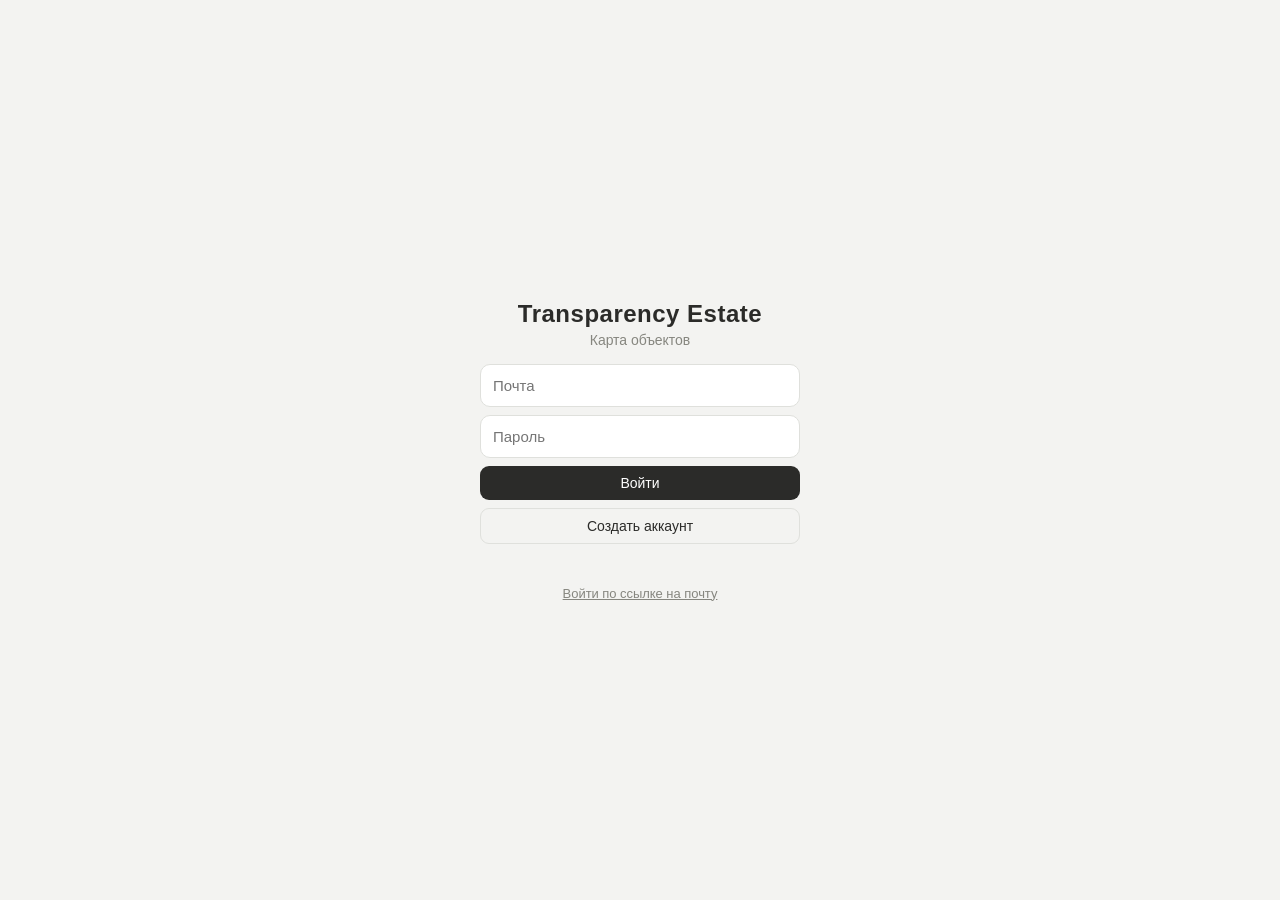
==== index.html @ e73ceab4 "Красивое превью ссылки: OG-обёртка /o?t= (per-object карточка) Edge Function og отдаёт краулерам мес" ====
<!doctype html>
<html lang="ru">
<head>
  <meta charset="utf-8">
  <meta name="viewport" content="width=device-width, initial-scale=1, maximum-scale=1">
  <title>Transparency Estate — карта объектов</title>
  <link rel="icon" href="icon.svg">
  <link rel="apple-touch-icon" href="apple-touch-icon.png">
  <link rel="manifest" href="manifest.json">
  <meta name="theme-color" content="#2b2b29">
  <meta name="mobile-web-app-capable" content="yes">
  <meta name="apple-mobile-web-app-capable" content="yes">
  <meta name="apple-mobile-web-app-status-bar-style" content="default">
  <meta name="apple-mobile-web-app-title" content="Kampika">
  <script src="https://api-maps.yandex.ru/2.1/?apikey=6bb07a4b-93d2-43ca-ae69-6e80d31c02fb&lang=ru_RU"></script>
  <script src="https://cdn.jsdelivr.net/npm/@supabase/supabase-js@2"></script>
  <script src="vibe.js" defer></script>
  <style>
    :root{ --bg:#f5f3ef; --card:#fff; --ink:#2b2b29; --muted:#8a8782; --line:#e3dfd8; --accent:#6b7257; --shadow:0 6px 24px rgba(0,0,0,.12); }
    *{ box-sizing:border-box; }
    html,body{ margin:0; height:100%; font-family:-apple-system,"Segoe UI",Roboto,sans-serif; color:var(--ink); background:var(--bg); }
    button{ font-family:inherit; cursor:pointer; }
    input,textarea,select{ font-family:inherit; font-size:15px; }
    .btn{ padding:9px 14px; background:var(--ink); color:#fff; border:0; border-radius:8px; font-size:14px; }
    .btn.ghost{ background:transparent; color:var(--ink); border:1px solid var(--line); }
    .btn.danger{ background:#b4453a; }
    .btn:disabled{ opacity:.5; cursor:default; }
    .badge{ display:inline-block; padding:2px 9px; border-radius:999px; font-size:12px; color:#fff; white-space:nowrap; }

    /* вход */
    #auth{ position:fixed; inset:0; background:var(--bg); display:flex; align-items:center; justify-content:center; z-index:50; }
    #auth .card{ width:320px; text-align:center; }
    #auth h1{ font-size:24px; font-weight:600; margin:0; letter-spacing:.5px; }
    #auth p{ color:var(--muted); font-size:14px; margin:4px 0 0; }
    #auth input{ width:100%; padding:12px; border:1px solid var(--line); border-radius:8px; margin:16px 0 8px; background:#fff; }
    #auth .btn{ width:100%; }
    #auth .msg{ font-size:13px; color:var(--accent); margin-top:12px; min-height:18px; }

    /* приложение */
    #app{ display:none; height:100%; flex-direction:column; }
    header{ height:52px; flex:0 0 auto; display:flex; align-items:center; gap:12px; padding:0 14px; background:var(--card); border-bottom:1px solid var(--line); z-index:20; }
    header .logo{ font-weight:600; letter-spacing:.5px; }
    header .spacer{ flex:1; }
    header .who{ font-size:13px; color:var(--muted); }
    header .who b{ color:var(--ink); font-weight:500; }
    .admin-tag{ font-size:11px; background:var(--accent); color:#fff; padding:1px 7px; border-radius:999px; }
    .hmenu{ background:none; border:0; font-size:20px; padding:4px 8px; display:none; }
    .bell{ position:relative; background:none; border:0; font-size:19px; padding:4px 6px; line-height:1; }
    .bell-badge{ position:absolute; top:-1px; right:-1px; background:#b4453a; color:#fff; font-size:10px; min-width:16px; height:16px; border-radius:999px; padding:0 4px; display:flex; align-items:center; justify-content:center; font-variant-numeric:tabular-nums; }
    #bellList{ position:fixed; top:50px; right:10px; width:320px; max-width:92vw; max-height:64vh; overflow:auto; background:var(--card); border:1px solid var(--line); border-radius:12px; box-shadow:var(--shadow); z-index:45; display:none; }
    #bellList.open{ display:block; }
    #bellList .bl-head{ font-size:13px; color:var(--muted); padding:12px 14px 4px; }
    /* прогресс по этапам + быстрые теги + микрофон */
    .stages-wrap{ margin:8px 0 12px; }
    .stages{ display:flex; gap:3px; }
    .stages .seg{ flex:1; height:6px; border-radius:3px; background:var(--line); }
    .stages-cap{ font-size:12px; color:var(--muted); margin-top:5px; }
    .quick-tags{ display:flex; flex-wrap:wrap; gap:6px; margin:8px 0; }
    .qtag{ font-size:12px; padding:6px 10px; border-radius:999px; border:1px dashed var(--line); background:#fff; color:var(--muted); }
    .feed-mic-row{ margin-top:8px; }
    #feedMic{ width:100%; }
    /* документы */
    .docs-list{ display:flex; flex-direction:column; gap:6px; margin:6px 0; }
    .doc-row{ display:flex; align-items:center; gap:8px; font-size:13px; padding:8px 10px; border:1px solid var(--line); border-radius:8px; }
    .doc-row .dn{ flex:1; min-width:0; overflow:hidden; text-overflow:ellipsis; white-space:nowrap; cursor:pointer; color:var(--ink); }
    .doc-row .drm{ background:none; border:0; color:#b4453a; font-size:12px; cursor:pointer; }
    .doc-row .dcv{ background:#fff; border:1px solid var(--line); color:var(--muted); font-size:11px; padding:3px 8px; border-radius:999px; cursor:pointer; white-space:nowrap; }
    .doc-row .dcv.on{ border-color:var(--accent); color:var(--accent); background:#f2f5ee; }
    .doc-up{ display:inline-block; font-size:13px; padding:8px 12px; border:1px dashed var(--line); border-radius:8px; cursor:pointer; color:var(--muted); }
    /* кандидаты адреса в форме «Новый объект» */
    .addr-opt{ display:block; width:100%; text-align:left; padding:9px 11px; margin-top:6px; border:1px solid var(--line); border-radius:8px; background:#fff; font-size:13px; cursor:pointer; }
    .addr-opt:hover{ border-color:#d8d3c8; }
    .addr-kind{ color:var(--muted); font-size:11px; margin-left:6px; }
    /* меню аккаунта в шапке */
    .acct{ position:relative; }
    #acctBtn{ font-size:18px; line-height:1; padding:5px 10px; }
    .acct-menu{ position:absolute; right:0; top:42px; background:var(--card); border:1px solid var(--line); border-radius:12px; box-shadow:var(--shadow); padding:6px; display:none; flex-direction:column; min-width:190px; z-index:46; }
    .acct-menu.open{ display:flex; }
    .acct-menu .acct-email{ font-size:12px; color:var(--muted); padding:8px 10px 10px; border-bottom:1px solid var(--line); margin-bottom:4px; word-break:break-all; }
    .acct-menu button{ text-align:left; background:none; border:0; padding:9px 10px; border-radius:8px; font-size:14px; color:var(--ink); cursor:pointer; }
    .acct-menu button:hover{ background:#f1efe9; }
    /* экран контента */
    #content{ position:absolute; top:0; right:0; bottom:0; left:300px; background:var(--bg); overflow:auto; z-index:16; display:none; padding:16px; }
    .content-grid{ display:grid; grid-template-columns:repeat(auto-fill,minmax(150px,1fr)); gap:8px; }
    .content-cell{ position:relative; }
    .content-cell img{ width:100%; aspect-ratio:1; object-fit:cover; border-radius:8px; cursor:pointer; }
    .content-cell .cc-obj{ font-size:11px; color:var(--muted); margin-top:3px; }
    .content-cell .cc-rm{ position:absolute; top:5px; right:5px; background:rgba(0,0,0,.55); color:#fff; border:0; border-radius:50%; width:24px; height:24px; cursor:pointer; }
    /* флажок в лайтбоксе */
    .lb-flag{ position:fixed; bottom:24px; left:50%; transform:translateX(-50%); background:var(--accent); color:#fff; border:0; padding:11px 18px; border-radius:999px; font-size:14px; cursor:pointer; z-index:71; }
    /* офлайн-очередь */
    #pending{ position:fixed; bottom:20px; left:20px; background:#d68a3a; color:#fff; padding:9px 14px; border-radius:999px; font-size:13px; z-index:58; box-shadow:var(--shadow); }

    .body{ flex:1; display:flex; min-height:0; position:relative; }
    /* сайдбар */
    #sidebar{ width:300px; flex:0 0 auto; background:var(--card); border-right:1px solid var(--line); display:flex; flex-direction:column; min-height:0; }
    #sidebar .top{ padding:12px; border-bottom:1px solid var(--line); }
    #search{ width:100%; padding:9px 11px; border:1px solid var(--line); border-radius:8px; }
    #sort{ width:100%; margin-top:8px; padding:8px 10px; border:1px solid var(--line); border-radius:8px; background:#fff; color:var(--muted); }
    #filters{ display:flex; flex-wrap:wrap; gap:6px; margin-top:10px; }
    /* пульт: что требует внимания */
    .pulse{ display:flex; gap:6px; margin-bottom:10px; }
    .pulse-tile{ flex:1; display:flex; flex-direction:column; align-items:center; gap:2px; padding:9px 4px; border:1px solid var(--line); border-radius:9px; background:#fff; font-family:inherit; }
    .pulse-tile b{ font-size:18px; font-variant-numeric:tabular-nums; color:var(--ink); }
    .pulse-tile span{ font-size:11px; color:var(--muted); text-align:center; line-height:1.15; }
    button.pulse-tile{ cursor:pointer; }
    .pulse-tile.alert{ border-color:#d68a3a; background:#fdf4ea; } .pulse-tile.alert b{ color:#c9781f; }
    .pulse-tile.warn{ border-color:#b4453a; background:#fbeeed; } .pulse-tile.warn b{ color:#b4453a; }
    .chip{ font-size:12px; padding:4px 10px; border-radius:999px; border:1px solid var(--line); background:#fff; color:var(--muted); }
    .chip.active{ color:#fff; border-color:transparent; }
    #list{ flex:1; overflow:auto; }
    .row{ display:flex; gap:10px; padding:11px 12px; border-bottom:1px solid var(--line); cursor:pointer; align-items:center; }
    .row:hover{ background:#faf8f4; }
    .row.sel{ background:#f0ede6; }
    .row img{ width:46px; height:46px; border-radius:8px; object-fit:cover; flex:0 0 auto; background:#eee; }
    .row .meta{ min-width:0; }
    .row .meta .nm{ font-size:14px; font-weight:500; white-space:nowrap; overflow:hidden; text-overflow:ellipsis; }
    .row .meta .sub{ font-size:12px; color:var(--muted); margin-top:3px; display:flex; align-items:center; gap:6px; }
    .addbtn{ margin:12px; }
    .empty{ padding:24px 16px; color:var(--muted); font-size:13px; text-align:center; }

    #map{ flex:1; min-width:0; }

    /* плавающие кнопки на карте */
    .mapfab{ position:absolute; right:14px; z-index:15; display:flex; flex-direction:column; gap:8px; }
    .mapfab button{ width:42px; height:42px; border-radius:50%; border:0; background:var(--card); box-shadow:var(--shadow); font-size:18px; }
    .pickbar{ position:absolute; top:12px; left:50%; transform:translateX(-50%); z-index:18; background:var(--ink); color:#fff; padding:9px 16px; border-radius:999px; font-size:14px; box-shadow:var(--shadow); display:none; align-items:center; gap:12px; }
    .pickbar button{ background:none; border:0; color:#fff; text-decoration:underline; font-size:13px; }

    /* панель объекта */
    #panel{ position:absolute; top:0; right:0; height:100%; width:380px; max-width:92vw; background:var(--card); box-shadow:var(--shadow); transform:translateX(105%); transition:transform .25s ease; z-index:25; display:flex; flex-direction:column; }
    #panel.open{ transform:none; }
    #panel .phead{ position:relative; flex:0 0 auto; }
    #panel .cover{ width:100%; height:160px; object-fit:cover; background:#ece8e0; display:block; }
    #panel .pclose{ position:absolute; top:10px; right:10px; width:34px; height:34px; border-radius:50%; border:0; background:rgba(0,0,0,.5); color:#fff; font-size:18px; }
    #panel .pbody{ flex:1; overflow:auto; padding:16px; }
    /* Т6. На мобиле панель — шторка снизу (bottom-sheet) со свайпом вниз для закрытия */
    .phandle{ display:none; }
    @media (max-width:640px){
      #panel{ top:auto; left:0; right:0; bottom:0; height:88%; width:100%; max-width:100%;
              border-radius:16px 16px 0 0; transform:translateY(105%); overflow:hidden; }
      #panel.open{ transform:none; }
      #panel .cover{ border-radius:16px 16px 0 0; }
      .phandle{ display:block; position:absolute; top:8px; left:50%; transform:translateX(-50%);
                width:36px; height:4px; border-radius:2px; background:rgba(255,255,255,.85); z-index:2; }
    }
    #panel h2{ font-size:19px; margin:0 0 4px; }
    #panel .pmeta{ font-size:13px; color:var(--muted); margin-bottom:6px; }
    #panel .paddr{ font-size:13px; color:var(--muted); margin-bottom:12px; }
    #panel .weather{ font-size:13px; color:var(--muted); margin:0 0 12px; }
    .routes{ display:flex; gap:8px; margin:12px 0; }
    .routes a{ flex:1; text-align:center; padding:9px; border-radius:8px; text-decoration:none; font-size:13px; }
    .routes a.ya{ background:var(--ink); color:#fff; }
    .routes a.gis{ background:#37a04a; color:#fff; }
    .pactions{ display:flex; flex-wrap:wrap; gap:8px; margin-bottom:14px; }
    .pactions .btn{ flex:1 1 auto; font-size:13px; padding:8px 10px; white-space:nowrap; }
    .section-title{ font-size:12px; text-transform:uppercase; letter-spacing:.5px; color:var(--muted); margin:16px 0 8px; }
    .feed-item{ border-left:2px solid var(--line); padding:0 0 14px 12px; position:relative; }
    .feed-item:before{ content:''; position:absolute; left:-5px; top:4px; width:8px; height:8px; border-radius:50%; background:var(--accent); }
    .feed-item .ftop{ display:flex; align-items:center; gap:8px; margin-bottom:4px; }
    .feed-item .fdate{ font-size:11px; color:var(--muted); }
    .feed-item .fbody{ font-size:14px; white-space:pre-wrap; }
    .feed-item .fphotos{ display:flex; flex-wrap:wrap; gap:5px; margin-top:7px; }
    .feed-item .fphotos img{ width:60px; height:60px; object-fit:cover; border-radius:6px; cursor:pointer; }
    .fvis{ font-size:12px; color:var(--muted); margin-top:6px; }
    .freact{ font-size:12px; color:var(--muted); margin-top:6px; }
    .fvis.pending{ color:#d68a3a; }
    .fvis-btn{ background:none; border:1px solid var(--line); border-radius:999px; padding:3px 10px; font-size:12px; color:var(--ink); margin-left:6px; cursor:pointer; }
    .addfeed{ border:1px solid var(--line); border-radius:10px; padding:12px; margin-top:8px; }
    .addfeed textarea{ width:100%; border:1px solid var(--line); border-radius:8px; padding:9px; resize:vertical; min-height:54px; }
    .addfeed .frow{ display:flex; gap:8px; align-items:center; margin-top:8px; }
    .addfeed select{ flex:1; padding:8px; border:1px solid var(--line); border-radius:8px; }
    .filehint{ font-size:12px; color:var(--muted); }
    /* быстрый отчёт с поля */
    .camera-btn{ display:flex; align-items:center; justify-content:center; gap:8px; width:100%; padding:15px; background:var(--accent); color:#fff; border-radius:10px; font-size:16px; font-weight:500; cursor:pointer; }
    .feed-thumbs{ display:flex; flex-wrap:wrap; gap:6px; margin-top:8px; }
    .feed-thumbs img{ width:54px; height:54px; object-fit:cover; border-radius:6px; }
    .status-chips{ display:flex; flex-wrap:wrap; gap:6px; margin:10px 0; }
    .status-chip{ font-size:13px; padding:8px 13px; border-radius:999px; border:1px solid var(--line); background:#fff; color:var(--ink); }
    .status-chip.active{ border-color:transparent; }
    .btn.big{ width:100%; padding:13px; font-size:15px; margin-top:4px; }
    /* вкладки Карта / Активность */
    .viewtabs{ display:flex; background:var(--bg); border-radius:8px; padding:3px; gap:2px; }
    .vt{ border:0; background:none; padding:6px 14px; border-radius:6px; font-size:13px; color:var(--muted); cursor:pointer; }
    .vt.active{ background:var(--card); color:var(--ink); font-weight:500; box-shadow:0 1px 2px rgba(0,0,0,.12); }
    /* экран активности */
    #activity{ position:absolute; top:0; right:0; bottom:0; left:300px; background:var(--bg); overflow:auto; z-index:16; display:none; }
    .act-head{ font-size:13px; color:var(--muted); padding:14px 16px 6px; }
    .act-item{ display:flex; gap:11px; padding:12px 16px; border-bottom:1px solid var(--line); cursor:pointer; background:var(--card); }
    .act-item:hover{ background:#faf8f4; }
    .act-item img{ width:54px; height:54px; border-radius:8px; object-fit:cover; flex:0 0 auto; background:#eee; }
    .act-item .ai-obj{ font-size:14px; font-weight:500; display:flex; align-items:center; gap:7px; flex-wrap:wrap; }
    .act-item .ai-body{ font-size:13px; margin-top:3px; }
    .act-item .ai-time{ font-size:11px; color:var(--muted); margin-top:3px; }

    /* админ-панель */
    #admin{ position:fixed; inset:52px 0 0 0; background:var(--bg); overflow:auto; z-index:38; display:none; }
    .adm-wrap{ max-width:760px; margin:0 auto; padding:22px 18px 60px; }
    .adm-top{ display:flex; align-items:center; justify-content:space-between; margin-bottom:18px; }
    .adm-top h2{ font-size:20px; margin:0; }
    .adm-sec{ font-size:12px; text-transform:uppercase; letter-spacing:.5px; color:var(--muted); margin:22px 0 10px; }
    .cards{ display:grid; grid-template-columns:1fr 1fr; gap:12px; }
    .card-co{ background:var(--card); border:1px solid var(--line); border-radius:12px; padding:14px 16px; }
    .card-co h3{ margin:0 0 8px; font-size:15px; }
    .card-co .big-num{ font-size:26px; font-weight:600; }
    .card-co .sub{ font-size:12px; color:var(--muted); margin-top:2px; }
    .card-co .mini{ display:flex; flex-wrap:wrap; gap:5px; margin-top:10px; }
    .card-co .mini .badge{ font-size:11px; }
    .card-co .od{ color:#b4453a; font-size:12px; margin-top:8px; }
    .team{ background:var(--card); border:1px solid var(--line); border-radius:12px; overflow:hidden; }
    .team-row{ display:flex; align-items:center; gap:8px; padding:11px 14px; border-bottom:1px solid var(--line); flex-wrap:wrap; }
    .team-row:last-child{ border-bottom:0; }
    .team-row .em{ flex:1; min-width:150px; font-size:14px; word-break:break-all; }
    .team-row select{ padding:6px 8px; border:1px solid var(--line); border-radius:7px; font-size:13px; background:#fff; }
    .team-row .rm{ background:none; border:0; color:#b4453a; font-size:13px; cursor:pointer; }
    .team-add{ display:flex; gap:8px; flex-wrap:wrap; padding:12px 14px; background:#faf8f4; align-items:center; }
    .team-add input{ flex:1; min-width:160px; padding:9px 10px; border:1px solid var(--line); border-radius:7px; }
    .team-add select{ padding:9px 10px; border:1px solid var(--line); border-radius:7px; background:#fff; }
    .adm-close{ width:34px; height:34px; border-radius:50%; border:1px solid var(--line); background:#fff; font-size:16px; cursor:pointer; }

    /* модалка */
    #modal{ position:fixed; inset:0; background:rgba(0,0,0,.4); display:none; align-items:center; justify-content:center; z-index:40; padding:16px; }
    #modal.open{ display:flex; }
    .mbox{ background:var(--card); border-radius:14px; width:380px; max-width:100%; max-height:90vh; overflow:auto; padding:20px; }
    .mbox h3{ margin:0 0 14px; font-size:17px; }
    .field{ margin-bottom:12px; }
    .field label{ display:block; font-size:12px; color:var(--muted); margin-bottom:5px; }
    .field input,.field select,.field textarea{ width:100%; padding:10px; border:1px solid var(--line); border-radius:8px; }
    .mbox .mactions{ display:flex; gap:8px; justify-content:flex-end; margin-top:8px; }
    .accrow{ display:flex; justify-content:space-between; align-items:center; padding:7px 0; border-bottom:1px solid var(--line); font-size:13px; }
    .accrow button{ background:none; border:0; color:#b4453a; font-size:12px; }

    /* тосты, лайтбокс */
    #toast{ position:fixed; bottom:20px; left:50%; transform:translateX(-50%); background:var(--ink); color:#fff; padding:11px 18px; border-radius:999px; font-size:14px; z-index:60; opacity:0; transition:opacity .2s; box-shadow:var(--shadow); }
    #toast.show{ opacity:1; }
    #lightbox{ position:fixed; inset:0; background:rgba(0,0,0,.85); display:none; align-items:center; justify-content:center; z-index:70; }
    #lightbox.open{ display:flex; }
    #lightbox img{ max-width:92vw; max-height:92vh; border-radius:8px; }

    @media(max-width:640px){
      .hmenu{ display:block; }
      #sidebar{ position:absolute; top:0; left:0; height:100%; z-index:30; transform:translateX(-105%); transition:transform .25s; box-shadow:var(--shadow); }
      #sidebar.open{ transform:none; }
      #activity,#content{ left:0; }
      .logo,.who{ display:none; }
    }
  </style>
  <link rel="stylesheet" href="polish.css">
</head>
<body>
  <!-- ВХОД -->
  <div id="auth">
    <div class="card">
      <h1>Transparency Estate</h1>
      <p>Карта объектов</p>
      <input id="email" type="email" placeholder="Почта" autocomplete="email">
      <input id="password" type="password" placeholder="Пароль" autocomplete="current-password">
      <button class="btn" id="login">Войти</button>
      <button class="btn ghost" id="signup" style="width:100%;margin-top:8px">Создать аккаунт</button>
      <div class="msg" id="msg"></div>
      <a id="maglink">Войти по ссылке на почту</a>
    </div>
  </div>

  <!-- ПРИЛОЖЕНИЕ -->
  <div id="app">
    <header>
      <button class="hmenu" id="hmenu">☰</button>
      <span class="logo">Transparency Estate</span>
      <div class="viewtabs">
        <button class="vt active" id="tabMap">Карта</button>
        <button class="vt" id="tabAct">Активность</button>
        <button class="vt" id="tabContent" style="display:none">Контент</button>
      </div>
      <span class="spacer"></span>
      <button class="bell" id="bell" title="Новые отчёты">🔔<span class="bell-badge" id="bellBadge" style="display:none">0</span></button>
      <div class="acct">
        <button class="btn ghost" id="acctBtn" title="Аккаунт">⋯</button>
        <div class="acct-menu" id="acctMenu">
          <div class="acct-email"><b id="whoEmail"></b> <span class="admin-tag" id="adminTag" style="display:none">админ</span></div>
          <button id="adminBtn" style="display:none">Админ-панель</button>
          <button id="pwBtn">Пароль для входа</button>
          <button id="logout">Выйти</button>
        </div>
      </div>
    </header>

    <div class="body">
      <aside id="sidebar">
        <div class="top">
          <div id="pulse" class="pulse" style="display:none"></div>
          <select id="company" style="display:none;width:100%;margin-bottom:8px;padding:9px 10px;border:1px solid var(--line);border-radius:8px;background:#fff;font-weight:500">
            <option value="">Все компании</option>
            <option value="kampika">Kampika</option>
            <option value="zelege">Zelege</option>
          </select>
          <input id="search" placeholder="Поиск объекта…">
          <select id="sort">
            <option value="updated">Сначала обновлённые</option>
            <option value="due">По сроку</option>
            <option value="name">По названию</option>
          </select>
          <div id="filters"></div>
        </div>
        <div id="list"></div>
        <button class="btn addbtn" id="addObj">+ Добавить объект</button>
      </aside>

      <div id="map"></div>
      <div class="pickbar" id="pickbar">Кликните на карте, где находится объект <button id="cancelPick">отмена</button></div>
      <div class="mapfab" style="bottom:20px">
        <button id="myloc" title="Где я">◎</button>
      </div>

      <!-- ЭКРАН АКТИВНОСТИ -->
      <div id="activity"></div>
      <!-- ЭКРАН КОНТЕНТА -->
      <div id="content"></div>

      <!-- ПАНЕЛЬ ОБЪЕКТА -->
      <div id="panel">
        <div class="phead">
          <div class="phandle" id="pHandle"></div>
          <img class="cover" id="pCover" alt="">
          <button class="pclose" id="pClose">✕</button>
        </div>
        <div class="pbody" id="pBody"></div>
      </div>
    </div>
  </div>

  <!-- АДМИН-ПАНЕЛЬ -->
  <div id="admin"></div>

  <!-- МОДАЛКА -->
  <div id="modal"><div class="mbox" id="mbox"></div></div>
  <!-- СПИСОК УВЕДОМЛЕНИЙ -->
  <div id="bellList"></div>
  <!-- ОФЛАЙН-ОЧЕРЕДЬ / ТОСТ / ЛАЙТБОКС -->
  <div id="pending" style="display:none"></div>
  <div id="toast"></div>
  <div id="lightbox"><img id="lbImg" src="" alt=""><button id="lbFlag" class="lb-flag" style="display:none">★ В контент</button></div>

  <script>
  // ───────────────────────── Конфиг ─────────────────────────
  const SUPABASE_URL = "https://pqmjulphghojlaijffty.supabase.co";
  const SUPABASE_ANON_KEY = "sb_publishable_yrj4fEkOl0uGoKT1i_NgyQ_vGrbi73Z";
  // ponytail: no-op lock — обходит зависание авторизации supabase-js на iOS/PWA (navigator.locks deadlock)
  const sb = supabase.createClient(SUPABASE_URL, SUPABASE_ANON_KEY, {
    auth: { lock: (_name, _timeout, fn) => fn() }
  });

  // Статусы и их цвета (маркеры на карте + бейджи)
  const STATUSES = [
    { label:'Проектирование',        color:'#5b7fa6' },
    { label:'Идёт планировка',       color:'#d68a3a' },
    { label:'Стройка',               color:'#b4453a' },
    { label:'Посадка крупномеров',   color:'#6b7257' },
    { label:'Благоустройство',       color:'#8a6ba6' },
    { label:'Завершён',              color:'#8a8782' },
  ];
  const statusColor = s => (STATUSES.find(x=>x.label===s)||{color:'#8a8782'}).color;

  // Компании (два направления)
  const COMPANIES = [{ id:'kampika', label:'Kampika' }, { id:'zelege', label:'Zelege' }];
  const companyLabel = id => (COMPANIES.find(c=>c.id===id)||{label:id||'—'}).label;
  // точность найденного адреса (Яндекс kind → русское)
  const kindLabel = k => ({house:'дом',street:'улица',metro:'метро',district:'район',locality:'город',province:'регион',area:'район',country:'страна',entrance:'подъезд',route:'маршрут',vegetation:'местность',hydro:'водоём',airport:'аэропорт'}[k]||'');

  // Быстрые теги для отчёта + статусы, требующие фото + распознавание речи
  const QUICK_TAGS = ['Бригада на месте','Завезли материал','Простой','Готово к проверке'];
  const REQUIRE_PHOTO = ['Завершён'];
  const SpeechRec = window.SpeechRecognition || window.webkitSpeechRecognition;

  // ───────────────────────── Состояние ─────────────────────────
  let map, clusterer, currentUser=null, isAdmin=false;
  let objects=[], placemarks={}, selectedId=null;
  let filterStatus=null, searchText='', pickMode=false, sortBy='updated';
  let myCompany=null, isSuper=false, companyFilter=null;
  const inCompany = o => !companyFilter || o.company===companyFilter;
  const canManage = o => isSuper || (isAdmin && myCompany===o.company);  // админ компании или супер

  // ───────────────────────── Утилиты ─────────────────────────
  const $ = id => document.getElementById(id);
  const esc = s => (s==null?'':String(s)).replace(/[&<>"]/g, c=>({'&':'&amp;','<':'&lt;','>':'&gt;','"':'&quot;'}[c]));

  function routeYandex(lat, lon){ return `https://yandex.ru/maps/?rtext=~${lat},${lon}&rtt=auto`; }
  function route2gis(lat, lon){ return `https://2gis.ru/directions/points/%7C${lon}%2C${lat}`; }
  function relDate(d){
    const s=(Date.now()-new Date(d).getTime())/1000;
    if(s<60) return 'только что';
    if(s<3600) return Math.floor(s/60)+' мин назад';
    if(s<86400) return Math.floor(s/3600)+' ч назад';
    if(s<604800) return Math.floor(s/86400)+' дн назад';
    return new Date(d).toLocaleDateString('ru-RU');
  }
  function dueOverdue(d){ return d && new Date(d) < new Date(new Date().toDateString()); }
  let toastT;
  function toast(m){ const t=$('toast'); t.textContent=m; t.classList.add('show'); clearTimeout(toastT); toastT=setTimeout(()=>t.classList.remove('show'),2600); }
  let lbCurrent=null;
  function openLightbox(url, objectId){
    lbCurrent = objectId!=null ? {url, objectId} : null;
    $('lbImg').src=url; $('lightbox').classList.add('open');
    $('lbFlag').style.display = (objectId!=null && currentUser) ? 'block' : 'none';
  }
  $('lightbox').onclick = e=>{ if(e.target.id==='lightbox' || e.target.id==='lbImg') $('lightbox').classList.remove('open'); };
  $('lbFlag').onclick = async e=>{
    e.stopPropagation(); if(!lbCurrent) return;
    const { error } = await sb.from('content_photos').upsert({ object_id:lbCurrent.objectId, url:lbCurrent.url, added_by:currentUser.id }, { onConflict:'url' });
    toast(error ? 'Не удалось добавить в контент — попробуй ещё раз. ('+error.message+')' : 'Готово, добавили в контент');
  };

  // самопроверки чистых функций (видны в консоли при поломке)
  console.assert(routeYandex(55.75,37.4)==='https://yandex.ru/maps/?rtext=~55.75,37.4&rtt=auto','routeYandex');
  console.assert(statusColor('Стройка')==='#b4453a','statusColor');
  console.assert(esc('<b>')==='&lt;b&gt;','esc');
  console.assert(dueOverdue('2000-01-01')===true && dueOverdue('2999-01-01')===false,'dueOverdue');

  // ───────────────────────── Хранилище фото ─────────────────────────
  async function uploadPhoto(file, folder){
    const safe = file.name.replace(/[^\w.\-]/g,'_');
    const path = `${folder}/${Date.now()}-${Math.random().toString(36).slice(2)}-${safe}`;
    const { error } = await sb.storage.from('photos').upload(path, file);
    if(error){ toast('Фото не загрузилось — попробуй ещё раз. ('+error.message+')'); return null; }
    return sb.storage.from('photos').getPublicUrl(path).data.publicUrl;
  }

  // ───────────────────────── Загрузка данных ─────────────────────────
  async function reload(){
    const { data, error } = await sb.from('objects').select('*, feed_entries(*, feed_reactions(emoji))').order('updated_at',{ascending:false});
    if(error){ toast('Не получилось загрузить данные — проверь связь и потяни обновить. ('+error.message+')'); return; }
    objects = data||[];
    renderMarkers(); renderFilters(); renderSidebar(); renderPulse(); updateBell();
    if($('activity').style.display==='block') renderActivity();
    if(selectedId!=null && objects.find(o=>o.id===selectedId)) renderPanel(selectedId);
  }

  // ───────────────────────── Карта ─────────────────────────
  // Современный SVG-пин: капля со статус-цветом, белая сердцевина, мягкая тень.
  function pinSvg(color){
    const s = "<svg xmlns='http://www.w3.org/2000/svg' width='28' height='38' viewBox='0 0 28 38'>"
      + "<defs><filter id='sh' x='-50%' y='-20%' width='200%' height='200%'>"
      + "<feDropShadow dx='0' dy='1' stdDeviation='1.3' flood-color='#000' flood-opacity='0.28'/></filter></defs>"
      + "<path filter='url(#sh)' fill='"+color+"' d='M14 1C7.4 1 2 6.3 2 12.9 2 21.5 14 36 14 36S26 21.5 26 12.9C26 6.3 20.6 1 14 1z'/>"
      + "<circle cx='14' cy='13' r='4.6' fill='#fff'/></svg>";
    return 'data:image/svg+xml;charset=utf-8,' + encodeURIComponent(s);
  }
  function renderMarkers(){
    if(!clusterer) return;
    clusterer.removeAll(); placemarks={};
    objects.filter(inCompany).forEach(o=>{
      const pm = new ymaps.Placemark([o.lat,o.lon],
        { hintContent:o.name },
        { iconLayout:'default#image', iconImageHref:pinSvg(statusColor(o.status)),
          iconImageSize:[28,38], iconImageOffset:[-14,-38] });
      pm.events.add('click', ()=> selectObject(o.id));
      placemarks[o.id]=pm;
      clusterer.add(pm);
    });
  }
  function selectObject(id){
    const o = objects.find(x=>x.id===id); if(!o) return;
    map.panTo([o.lat,o.lon],{flying:true});
    renderPanel(id);
    renderSidebar();
  }

  // ───────────────────────── Сайдбар ─────────────────────────
  function renderFilters(){
    const wrap=$('filters'); wrap.innerHTML='';
    const mk=(label,val,color)=>{
      const c=document.createElement('button');
      c.className='chip'+(filterStatus===val?' active':'');
      c.textContent=label;
      if(filterStatus===val && color) c.style.background=color;
      c.onclick=()=>{ filterStatus = filterStatus===val?null:val; renderFilters(); renderSidebar(); };
      wrap.appendChild(c);
    };
    const scope = objects.filter(inCompany);
    const counts={}; scope.forEach(o=>counts[o.status]=(counts[o.status]||0)+1);
    mk(`Все ${scope.length}`,null,null);
    STATUSES.forEach(s=>mk(`${s.label} ${counts[s.label]||0}`,s.label,s.color));
  }
  function visibleObjects(){
    const f = objects.filter(o=>{
      if(!inCompany(o)) return false;
      if(filterStatus && o.status!==filterStatus) return false;
      if(searchText && !(`${o.name} ${o.address||''}`.toLowerCase().includes(searchText))) return false;
      return true;
    });
    if(sortBy==='name') f.sort((a,b)=>(a.name||'').localeCompare(b.name||'','ru'));
    else if(sortBy==='due') f.sort((a,b)=>(a.due_date||'9999-99')<(b.due_date||'9999-99')?-1:1);
    else f.sort((a,b)=>new Date(b.updated_at)-new Date(a.updated_at));
    return f;
  }
  function renderSidebar(){
    const list=$('list'); const vis=visibleObjects();
    if(!objects.length){ list.innerHTML='<div class="empty">Пока пусто.<br>Добавь первый объект — и он появится на карте.</div>'; return; }
    if(!vis.length){ list.innerHTML='<div class="empty">Ничего не нашлось. Попробуй изменить фильтр или поиск.</div>'; return; }
    list.innerHTML = vis.map(o=>`
      <div class="row ${o.id===selectedId?'sel':''}" data-id="${o.id}">
        <img src="${o.cover_url||'icon.svg'}" alt="">
        <div class="meta">
          <div class="nm">${esc(o.name)}</div>
          <div class="sub"><span class="badge" style="background:${statusColor(o.status)}">${esc(o.status||'—')}</span> ${relDate(o.updated_at)}</div>
        </div>
      </div>`).join('');
    list.querySelectorAll('.row').forEach(r=> r.onclick=()=>{ selectObject(+r.dataset.id); if(window.innerWidth<=640) $('sidebar').classList.remove('open'); });
  }

  // ───────────────────────── Пульт (что требует внимания) ─────────────────────────
  function stageOverdue(o){
    if(o.status==='Завершён') return false;
    const sd=(o.stage_dates||{})[o.status];
    return dueOverdue(o.due_date) || (sd && new Date(sd) < new Date(new Date().toDateString()));
  }
  function pulseData(){
    const scope = objects.filter(inCompany);
    const pending=[];
    scope.forEach(o=>(o.feed_entries||[]).forEach(f=>{ if(f.client_state==='pending') pending.push({o,f}); }));
    pending.sort((a,b)=> new Date(b.f.created_at)-new Date(a.f.created_at));
    const overdue = scope.filter(stageOverdue);
    const weekAgo=Date.now()-7*86400000;
    const week = scope.reduce((n,o)=>n+(o.feed_entries||[]).filter(f=>new Date(f.created_at).getTime()>weekAgo).length,0);
    return { pending, overdue, week };
  }
  function renderPulse(){
    const box=$('pulse'); if(!box) return;
    if(!isAdmin){ box.style.display='none'; return; }
    box.style.display='flex';
    const { pending, overdue, week } = pulseData();
    box.innerHTML = `
      <button class="pulse-tile ${pending.length?'alert':''}" id="pulsePending"><b>${pending.length}</b><span>ждёт согласования</span></button>
      <button class="pulse-tile ${overdue.length?'warn':''}" id="pulseOverdue"><b>${overdue.length}</b><span>просрочено</span></button>
      <div class="pulse-tile"><b>${week}</b><span>за неделю</span></div>`;
    $('pulsePending').onclick=()=> pulseModal('Ждёт согласования',
      'Отчёты, которых клиент пока не видит. Тап — открыть объект и решить.', pending.map(x=>({o:x.o,f:x.f})));
    $('pulseOverdue').onclick=()=> pulseModal('Просрочено',
      'Этап или срок прошёл, объект не завершён.', overdue.map(o=>({o})));
  }
  function pulseModal(title, sub, rows){
    openModal(`<h3>${esc(title)}</h3>
      <p style="font-size:13px;color:var(--muted);margin-top:0">${esc(sub)}</p>
      ${rows.length? rows.map(({o,f})=>{
        const thumb=(f&&f.photos&&f.photos[0])||o.cover_url||'icon.svg';
        const line = f ? (f.body?esc(f.body):'') : `срок ${o.due_date?new Date(o.due_date).toLocaleDateString('ru-RU'):((o.stage_dates||{})[o.status]?new Date((o.stage_dates||{})[o.status]).toLocaleDateString('ru-RU'):'—')}`;
        return `<div class="act-item pulse-row" data-id="${o.id}" style="cursor:pointer;border:1px solid var(--line);border-radius:9px;margin-bottom:8px">
          <img src="${thumb}">
          <div><div class="ai-obj">${esc(o.name)} <span class="badge" style="background:${statusColor(o.status)}">${esc(o.status||'—')}</span></div>
          ${line?`<div class="ai-body">${line}</div>`:''}${f?`<div class="ai-time">${relDate(f.created_at)}</div>`:''}</div>
        </div>`;
      }).join('') : '<div class="empty" style="text-align:left;padding:8px 0">Пусто — здесь всё в порядке.</div>'}
      <div class="mactions"><button class="btn ghost" id="plClose">Закрыть</button></div>`);
    $('plClose').onclick=closeModal;
    $('mbox').querySelectorAll('.pulse-row').forEach(r=> r.onclick=()=>{ closeModal(); if(window.innerWidth<=640) $('sidebar').classList.remove('open'); selectObject(+r.dataset.id); });
  }

  // Сводка реакций клиента по записи (менеджеру — видеть вовлечённость)
  function reactSummary(f){
    const rs=f.feed_reactions||[]; if(!rs.length) return '';
    const c={}; rs.forEach(r=> c[r.emoji]=(c[r.emoji]||0)+1);
    return `<div class="freact">${Object.entries(c).map(([e,n])=>`${e} ${n}`).join('   ')} · реакции клиента</div>`;
  }
  // ───────────────────────── Этапы / PDF / голос ─────────────────────────
  function stagesBar(status){
    const idx = STATUSES.findIndex(s=>s.label===status);
    const segs = STATUSES.map((s,i)=>`<span class="seg" style="${i<=idx?`background:${s.color};`:''}"></span>`).join('');
    return `<div class="stages-wrap"><div class="stages">${segs}</div>
      <div class="stages-cap">Этап ${idx>=0?idx+1:'—'} из ${STATUSES.length}${idx>=0?` · ${esc(STATUSES[idx].label)}`:''}</div></div>`;
  }
  function printReport(o){
    const feed=(o.feed_entries||[]).slice().sort((a,b)=>new Date(b.created_at)-new Date(a.created_at));
    const w=window.open('','_blank');
    if(!w){ toast('Разреши всплывающие окна для печати'); return; }
    w.document.write(`<!doctype html><html lang="ru"><head><meta charset="utf-8"><title>${esc(o.name)} — отчёт</title>
      <style>body{font-family:-apple-system,Arial,sans-serif;color:#2b2b29;max-width:720px;margin:24px auto;padding:0 16px}
      h1{font-size:22px;margin:0 0 4px}.meta{color:#666;font-size:13px;margin-bottom:16px}
      .it{border-top:1px solid #ddd;padding:12px 0}.it .d{color:#888;font-size:12px}
      .it .s{display:inline-block;background:#6b7257;color:#fff;font-size:11px;padding:2px 8px;border-radius:10px;margin-right:6px}
      .ph{display:flex;flex-wrap:wrap;gap:6px;margin-top:6px}.ph img{width:120px;height:120px;object-fit:cover;border-radius:6px}
      @media print{.no{display:none}}</style></head><body>
      <h1>${esc(o.name)}</h1>
      <div class="meta">${esc(companyLabel(o.company))}${o.address?' · '+esc(o.address):''} · статус: ${esc(o.status||'—')}${o.due_date?' · срок '+new Date(o.due_date).toLocaleDateString('ru-RU'):''}</div>
      <button class="no" onclick="window.print()" style="margin-bottom:14px;padding:9px 14px;border:0;background:#2b2b29;color:#fff;border-radius:8px;cursor:pointer">Печать / Сохранить PDF</button>
      ${feed.length? feed.map(f=>`<div class="it"><div class="d">${f.status?`<span class="s">${esc(f.status)}</span>`:''}${new Date(f.created_at).toLocaleString('ru-RU')}</div>
        <div>${esc(f.body||'')}</div>${(f.photos||[]).length?`<div class="ph">${f.photos.map(p=>`<img src="${esc(p)}">`).join('')}</div>`:''}</div>`).join('') : '<p>Записей нет.</p>'}
      </body></html>`);
    w.document.close();
  }
  function startDictation(){
    if(!SpeechRec){ toast('Голосовой ввод не поддерживается'); return; }
    const r=new SpeechRec(); r.lang='ru-RU'; r.interimResults=false;
    const mic=$('feedMic'); mic.textContent='🎤 Слушаю…'; mic.disabled=true;
    r.onresult=e=>{ const t=$('feedText'); t.value=(t.value?t.value+' ':'')+e.results[0][0].transcript; };
    r.onerror=()=> toast('Не расслышал, повтори');
    r.onend=()=>{ mic.textContent='🎤 Надиктовать'; mic.disabled=false; };
    r.start();
  }

  // ───────────────────────── Панель объекта ─────────────────────────
  function renderPanel(id){
    const o = objects.find(x=>x.id===id); if(!o) return;
    // сохранить недописанный отчёт: reload()/flushQueue() перерисовывают панель и не должны стирать ввод
    let prevForm=null;
    if(selectedId===id && $('feedText')){
      const chip=$('feedStatusChips') && $('feedStatusChips').querySelector('.status-chip.active');
      prevForm={ text:$('feedText').value, status:chip?chip.dataset.status:null, files:[...($('feedPhotos')?$('feedPhotos').files:[])] };
    }
    selectedId=id;
    $('panel').classList.add('open');
    $('pCover').src = o.cover_url||'icon.svg';
    const feed = (o.feed_entries||[]).slice().sort((a,b)=>new Date(b.created_at)-new Date(a.created_at));
    $('pBody').innerHTML = `
      <h2>${esc(o.name)}</h2>
      <div class="pmeta"><span class="badge" style="background:${statusColor(o.status)}">${esc(o.status||'—')}</span> · обновлено ${relDate(o.updated_at)}</div>
      ${stagesBar(o.status)}
      ${isSuper?`<div class="paddr">🏢 ${esc(companyLabel(o.company))}</div>`:''}
      ${o.address?`<div class="paddr">📍 ${esc(o.address)}</div>`:''}
      <div class="weather" id="pWeather"></div>
      ${o.manager?`<div class="paddr">👤 ${esc(o.manager)}${o.phone?` · <a href="tel:${esc(o.phone)}">${esc(o.phone)}</a>`:''}</div>`:''}
      ${o.due_date?`<div class="paddr" style="${dueOverdue(o.due_date)?'color:#b4453a':''}">🗓 срок ${new Date(o.due_date).toLocaleDateString('ru-RU')}${dueOverdue(o.due_date)?' · просрочено':''}</div>`:''}
      <div class="routes">
        <a class="ya" href="${routeYandex(o.lat,o.lon)}" target="_blank">Маршрут · Яндекс</a>
        <a class="gis" href="${route2gis(o.lat,o.lon)}" target="_blank">2ГИС</a>
      </div>
      <div class="pactions">
        <button class="btn ghost" id="editObj">Редактировать</button>
        ${canManage(o)?'<button class="btn ghost" id="roadmapObj">План работ</button>':''}
        <button class="btn ghost" id="pdfObj">PDF</button>
        ${canManage(o)?'<button class="btn ghost" id="shareObj">Клиенту</button>':''}
        ${isAdmin?'<button class="btn ghost" id="accObj">Доступы</button>':''}
        ${isAdmin?'<button class="btn danger" id="delObj">Удалить</button>':''}
      </div>
      ${canManage(o)?'<div class="section-title">Документы <span style="text-transform:none;letter-spacing:0">· только админ</span></div><div id="docsSection"><div class="empty" style="text-align:left;padding:4px 0">Загрузка…</div></div>':''}
      <div class="section-title">Отчёт с объекта</div>
      <div class="addfeed">
        <label class="camera-btn">📷 Снять / выбрать фото
          <input type="file" id="feedPhotos" accept="image/*" capture="environment" multiple hidden>
        </label>
        <div class="feed-thumbs" id="feedThumbs"></div>
        <div class="status-chips" id="feedStatusChips">
          ${STATUSES.map(s=>`<button class="status-chip" data-status="${esc(s.label)}">${esc(s.label)}</button>`).join('')}
        </div>
        <div class="quick-tags" id="quickTags">${QUICK_TAGS.map(t=>`<button class="qtag" data-t="${esc(t)}">${esc(t)}</button>`).join('')}</div>
        <textarea id="feedText" placeholder="Комментарий (необязательно)…"></textarea>
        <div class="feed-mic-row"><button class="btn ghost" id="feedMic" type="button">🎤 Надиктовать</button></div>
        <button class="btn big" id="feedAdd">Добавить отчёт</button>
      </div>
      <div class="section-title">История</div>
      ${feed.length? feed.map(f=>`
        <div class="feed-item">
          <div class="ftop">
            ${f.status?`<span class="badge" style="background:${statusColor(f.status)}">${esc(f.status)}</span>`:''}
            <span class="fdate">${new Date(f.created_at).toLocaleString('ru-RU')}</span>
          </div>
          <div class="fbody">${esc(f.body)}</div>
          ${(f.photos||[]).length?`<div class="fphotos">${f.photos.map(p=>`<img src="${p}" data-full="${p}">`).join('')}</div>`:''}
          ${reactSummary(f)}
          ${canManage(o)&&f.client_state!==undefined?`<div class="fvis ${esc(f.client_state)}">${
            f.client_state==='approved'?'клиент видит':f.client_state==='hidden'?'скрыто от клиента':'ждёт согласования'
          }<button class="fvis-btn" data-fid="${f.id}" data-to="${f.client_state==='approved'?'hidden':'approved'}">${f.client_state==='approved'?'скрыть':'показать клиенту'}</button></div>`:''}
        </div>`).join('') : '<div class="empty" style="text-align:left;padding:8px 0">Здесь пока пусто — первый отчёт с объекта появится тут.</div>'}
    `;
    // обработчики
    $('feedAdd').onclick = ()=> addEntry(id);
    $('feedPhotos').onchange = ()=>{
      $('feedThumbs').innerHTML = [...$('feedPhotos').files].map(f=>`<img src="${URL.createObjectURL(f)}">`).join('');
    };
    $('feedStatusChips').querySelectorAll('.status-chip').forEach(c=> c.onclick=()=>{
      const was=c.classList.contains('active');
      $('feedStatusChips').querySelectorAll('.status-chip').forEach(x=>{ x.classList.remove('active'); x.style.background=''; x.style.color=''; });
      if(!was){ c.classList.add('active'); c.style.background=statusColor(c.dataset.status); c.style.color='#fff'; }
    });
    $('quickTags').querySelectorAll('.qtag').forEach(b=> b.onclick=()=>{ const t=$('feedText'); t.value=(t.value?t.value+', ':'')+b.dataset.t; });
    if(!SpeechRec) $('feedMic').style.display='none'; else $('feedMic').onclick=startDictation;
    $('pdfObj').onclick = ()=> printReport(o);
    if($('shareObj')) $('shareObj').onclick = ()=> shareObject(o);
    if($('docsSection')) loadDocs(id);
    $('editObj').onclick = ()=> objectForm(o);
    if($('roadmapObj')) $('roadmapObj').onclick = ()=> roadmapModal(o);
    if($('accObj')) $('accObj').onclick = ()=> accessModal(o);
    if($('delObj')) $('delObj').onclick = ()=> deleteObject(o);
    $('pBody').querySelectorAll('.fphotos img').forEach(img=> img.onclick=()=>openLightbox(img.dataset.full, id));
    // Т7. Погода — украшение, не функция: грузится молча, ошибка/офлайн ничего не ломает. Фразы STAFF.
    if(window.Vibe && o.lat && o.lon){
      Vibe.getWeather(o.lat, o.lon).then(w=>{
        const p = Vibe.weatherPhrase(w, true), el = $('pWeather');
        if(p && el && selectedId===id) el.textContent = p;
      }).catch(()=>{});
    }
    // согласование: показать/скрыть запись для клиента (только canManage)
    $('pBody').querySelectorAll('.fvis-btn').forEach(b=> b.onclick=async()=>{
      const { error } = await sb.from('feed_entries').update({ client_state:b.dataset.to }).eq('id',b.dataset.fid);
      if(error){ toast('Не получилось сохранить: '+error.message); return; }
      toast(b.dataset.to==='approved'?'Клиент увидит эту запись':'Скрыто от клиента');
      await reload();
    });
    // восстановить недописанный отчёт после перерисовки
    if(prevForm && (prevForm.text||prevForm.status||prevForm.files.length)){
      $('feedText').value=prevForm.text;
      if(prevForm.status){ const c=[...$('feedStatusChips').querySelectorAll('.status-chip')].find(x=>x.dataset.status===prevForm.status); if(c) c.click(); }
      if(prevForm.files.length){ const dt=new DataTransfer(); prevForm.files.forEach(f=>dt.items.add(f)); $('feedPhotos').files=dt.files; $('feedPhotos').onchange(); }
    }
  }
  $('pClose').onclick = ()=>{ $('panel').classList.remove('open'); selectedId=null; renderSidebar(); };
  // Т6. Свайп вниз по шапке шторки закрывает панель (только мобильный вьюпорт).
  (function sheetSwipe(){
    const panel=$('panel'), head=panel.querySelector('.phead');
    let startY=null, dy=0, h=0;
    head.addEventListener('touchstart', e=>{
      if(window.innerWidth>640) return;
      startY=e.touches[0].clientY; dy=0; h=panel.offsetHeight; panel.style.transition='none';
    }, {passive:true});
    head.addEventListener('touchmove', e=>{
      if(startY==null) return;
      dy=Math.max(0, e.touches[0].clientY-startY);   // тянем только вниз
      panel.style.transform='translateY('+dy+'px)';
    }, {passive:true});
    head.addEventListener('touchend', ()=>{
      if(startY==null) return;
      panel.style.transition=''; panel.style.transform='';
      if(dy > h*0.3){ panel.classList.remove('open'); selectedId=null; renderSidebar(); }
      startY=null;
    });
  })();

  // ───────────────────────── Лента: добавить запись ─────────────────────────
  function clearFeedForm(){ // явный сброс: renderPanel теперь сохраняет ввод, сам он не очистится
    if(!$('feedText')) return;
    $('feedText').value='';
    if($('feedPhotos')){ $('feedPhotos').value=''; $('feedThumbs').innerHTML=''; }
    $('feedStatusChips').querySelectorAll('.status-chip').forEach(x=>{ x.classList.remove('active'); x.style.background=''; x.style.color=''; });
  }
  async function addEntry(objectId){
    const body=$('feedText').value.trim();
    const chip=$('feedStatusChips').querySelector('.status-chip.active');
    const status = chip ? chip.dataset.status : '';
    const files=[...$('feedPhotos').files];
    if(!body && !files.length){ toast('Добавь фото или комментарий'); return; }
    if(status && REQUIRE_PHOTO.includes(status) && !files.length){ toast('Для статуса «'+status+'» нужно фото'); return; }
    if(!navigator.onLine){ await queueReport(objectId, body, status, files); return; }
    $('feedAdd').disabled=true; $('feedAdd').textContent='Отправка…';
    try{
      const photos=[];
      for(const f of files){ const u=await uploadPhoto(f,`feed/${objectId}`); if(u) photos.push(u); }
      const { error } = await sb.from('feed_entries').insert({ object_id:objectId, body, status:status||null, photos });
      if(error){ toast('Отчёт не отправился — попробуй ещё раз. ('+error.message+')'); $('feedAdd').disabled=false; $('feedAdd').textContent='Добавить отчёт'; return; }
      if(status) await sb.from('objects').update({ status }).eq('id',objectId);
      toast('Отчёт добавлен'); clearFeedForm(); await reload();
    }catch(e){
      await queueReport(objectId, body, status, files);
      $('feedAdd').disabled=false; $('feedAdd').textContent='Добавить отчёт';
    }
  }

  // ───────────────────────── Офлайн-очередь отчётов (IndexedDB) ─────────────────────────
  const IDB_STORE='pending';
  function idb(){ return new Promise((res,rej)=>{ const r=indexedDB.open('kampika',1);
    r.onupgradeneeded=()=>{ if(!r.result.objectStoreNames.contains(IDB_STORE)) r.result.createObjectStore(IDB_STORE,{keyPath:'id',autoIncrement:true}); };
    r.onsuccess=()=>res(r.result); r.onerror=()=>rej(r.error); }); }
  function idbTx(mode, fn){ return idb().then(db=>new Promise((res,rej)=>{ const tx=db.transaction(IDB_STORE,mode); const rq=fn(tx.objectStore(IDB_STORE)); tx.oncomplete=()=>res(rq&&rq.result); tx.onerror=()=>rej(tx.error); })); }
  const idbAdd = rec => idbTx('readwrite', st=>st.add(rec));
  const idbAll = ()  => idbTx('readonly',  st=>st.getAll());
  const idbDel = id  => idbTx('readwrite', st=>st.delete(id));

  async function updatePending(){
    const n=((await idbAll())||[]).length, el=$('pending');
    if(n>0){ el.textContent=`⏳ ${n} в очереди — дошлю при связи`; el.style.display='block'; }
    else el.style.display='none';
  }
  async function queueReport(objectId, body, status, files){
    await idbAdd({ objectId, body, status:status||null, files:[...files], created_at:new Date().toISOString() });
    await updatePending();
    toast('Нет связи — отчёт в очереди, отправлю автоматически');
    if(selectedId===objectId){ clearFeedForm(); renderPanel(objectId); }
  }
  let flushing=false;
  async function flushQueue(){
    if(flushing || !navigator.onLine) return; flushing=true; let sent=0;
    try{
      for(const it of ((await idbAll())||[])){
        try{
          const photos=[];
          for(const f of (it.files||[])){ const u=await uploadPhoto(f,`feed/${it.objectId}`); if(u) photos.push(u); }
          const { error } = await sb.from('feed_entries').insert({ object_id:it.objectId, body:it.body, status:it.status, photos });
          if(error) continue;
          if(it.status) await sb.from('objects').update({ status:it.status }).eq('id',it.objectId);
          await idbDel(it.id); sent++;
        }catch(e){ /* нет связи — оставить в очереди */ }
      }
    } finally { flushing=false; }
    await updatePending();
    if(sent){ toast(`Дослано из очереди: ${sent}`); await reload(); }
  }
  window.addEventListener('online', flushQueue);
  // вернулся в приложение → тихо обновить данные (вместо realtime)
  document.addEventListener('visibilitychange', ()=>{ if(!document.hidden && currentUser){ reload(); flushQueue(); } });

  // ───────────────────────── Объект: создать / редактировать ─────────────────────────
  function objectForm(o, prefill){ // o=null → создание (координаты из карты или геокодера)
    const editing=!!o;
    openModal(`
      <h3>${editing?'Редактировать объект':'Новый объект'}</h3>
      <div class="field"><label>Название</label><input id="fName" value="${editing?esc(o.name):''}"></div>
      <div class="field"><label>Статус</label><select id="fStatus">${STATUSES.map(s=>`<option ${editing&&o.status===s.label?'selected':''}>${s.label}</option>`).join('')}</select></div>
      ${isSuper?`<div class="field"><label>Компания</label><select id="fCompany">${COMPANIES.map(c=>`<option value="${c.id}" ${(editing?o.company===c.id:companyFilter===c.id)?'selected':''}>${c.label}</option>`).join('')}</select></div>`:''}
      <div class="field"><label>Адрес (необязательно)</label><input id="fAddr" value="${editing?esc(o.address||''):esc(prefill&&prefill.address||'')}"></div>
      <div class="field"><label>Ответственный</label><input id="fManager" value="${editing?esc(o.manager||''):''}"></div>
      <div class="field"><label>Телефон</label><input id="fPhone" type="tel" value="${editing?esc(o.phone||''):''}"></div>
      <div class="field"><label>Telegram менеджера <span style="text-transform:none;color:var(--muted);font-weight:400">— клиент увидит кнопку «написать менеджеру»</span></label><input id="fManagerTg" placeholder="@username" value="${editing?esc(o.manager_tg||''):''}"></div>
      <div class="field"><label>Плановый срок</label><input id="fDue" type="date" value="${editing?esc(o.due_date||''):''}"></div>
      <div class="field"><label>Прямой эфир <span style="text-transform:none;color:var(--muted);font-weight:400">— ссылка на трансляцию (YouTube Live / поток)</span></label><input id="fLive" placeholder="https://youtube.com/live/… или .m3u8" value="${editing?esc(o.live_url||''):''}"></div>
      <div class="field"><label>Email клиента <span style="text-transform:none;color:var(--muted);font-weight:400">— письмо при новом согласованном обновлении</span></label><input id="fClientEmail" type="email" placeholder="client@mail.ru" value="${editing?esc(o.client_email||''):''}"></div>
      <div class="field"><label>Обложка ${editing?'(заменить)':''}</label><input type="file" id="fCover" accept="image/*"></div>
      <div class="mactions">
        <button class="btn ghost" id="fCancel">Отмена</button>
        <button class="btn" id="fSave">${editing?'Сохранить':'Создать'}</button>
      </div>
    `);
    $('fCancel').onclick=closeModal;
    $('fSave').onclick=async()=>{
      const name=$('fName').value.trim(); if(!name){ toast('Впиши название объекта'); return; }
      $('fSave').disabled=true; $('fSave').textContent='…';
      let cover_url=editing?o.cover_url:null;
      const cf=$('fCover').files[0];
      if(cf){ const u=await uploadPhoto(cf,'covers'); if(u) cover_url=u; }
      const company = $('fCompany') ? $('fCompany').value : (editing ? o.company : myCompany);
      const payload={ name, status:$('fStatus').value, address:$('fAddr').value.trim()||null,
        manager:$('fManager').value.trim()||null, phone:$('fPhone').value.trim()||null,
        manager_tg:$('fManagerTg').value.trim().replace(/^@/,'')||null,
        live_url:$('fLive').value.trim()||null,
        client_email:$('fClientEmail').value.trim()||null,
        due_date:$('fDue').value||null, company, cover_url };
      let error;
      if(editing){ ({error}=await sb.from('objects').update(payload).eq('id',o.id)); }
      else { payload.lat=pendingCoords[0]; payload.lon=pendingCoords[1]; payload.created_by=currentUser.id;
             ({error}=await sb.from('objects').insert(payload)); }
      if(error){ toast('Не удалось сохранить — попробуй ещё раз. ('+error.message+')'); $('fSave').disabled=false; $('fSave').textContent='Сохранить'; return; }
      closeModal(); toast(editing?'Сохранено':'Объект создан'); await reload();
    };
  }

  async function deleteObject(o){
    if(!confirm(`Удалить объект «${o.name}»? Вся его история тоже пропадёт — это не отменить.`)) return;
    const { error } = await sb.from('objects').delete().eq('id',o.id);
    if(error){ toast('Не получилось удалить — попробуй ещё раз. ('+error.message+')'); return; }
    $('panel').classList.remove('open'); selectedId=null;
    toast('Объект удалён'); await reload();
  }

  // План работ: плановые даты по этапам (клиент увидит роадмэп в портале)
  function roadmapModal(o){
    const sd = o.stage_dates||{};
    openModal(`<h3>План работ · ${esc(o.name)}</h3>
      <p style="font-size:13px;color:var(--muted);margin-top:0">Плановые даты по этапам — клиент увидит их в дорожной карте. Пустые не показываются.</p>
      ${STATUSES.map(s=>`<div class="field"><label>${esc(s.label)}</label>
        <input type="date" data-stage="${esc(s.label)}" value="${esc(sd[s.label]||'')}"></div>`).join('')}
      <div class="mactions"><button class="btn ghost" id="rmCancel">Отмена</button><button class="btn" id="rmSave">Сохранить</button></div>`);
    $('rmCancel').onclick=closeModal;
    $('rmSave').onclick=async()=>{
      const dates={};
      $('mbox').querySelectorAll('input[data-stage]').forEach(i=>{ if(i.value) dates[i.dataset.stage]=i.value; });
      const { error } = await sb.from('objects').update({ stage_dates:dates }).eq('id',o.id);
      if(error){ toast('Не удалось сохранить — попробуй ещё раз. ('+error.message+')'); return; }
      o.stage_dates=dates; closeModal(); toast('План работ сохранён'); reload();
    };
  }

  // добавление объекта: по адресу (геокодер Яндекса) или точкой на карте
  let pendingCoords=null;
  $('addObj').onclick = addObjectModal;
  function addObjectModal(){
    if(window.innerWidth<=640) $('sidebar').classList.remove('open');
    openModal(`
      <h3>Новый объект</h3>
      <div class="field" style="margin-bottom:6px"><label>По адресу</label>
        <input id="addrInput" placeholder="Город, улица, дом" autocomplete="off"></div>
      <button class="btn" id="addrFind" style="width:100%">Найти</button>
      <div id="addrResults"></div>
      <div style="text-align:center;color:var(--muted);font-size:13px;margin:14px 0">— или —</div>
      <button class="btn ghost" id="pickMap" style="width:100%">Выбрать точку на карте</button>
      <div class="mactions"><button class="btn ghost" id="addCancel">Отмена</button></div>
    `);
    $('addCancel').onclick=closeModal;
    $('addrInput').onkeydown=e=>{ if(e.key==='Enter') $('addrFind').click(); };
    $('pickMap').onclick=()=>{ closeModal(); startPick(); };
    $('addrFind').onclick=geocodeAddress;
  }
  // Показываем несколько кандидатов с пометкой точности (дом/улица/город) — пользователь выбирает нужный.
  async function geocodeAddress(){
    const addr=$('addrInput').value.trim(); if(!addr){ toast('Впиши адрес'); return; }
    $('addrFind').disabled=true; $('addrFind').textContent='Ищу…';
    const box=$('addrResults');
    try{
      const res=await ymaps.geocode(addr,{results:5});
      const n=res.geoObjects.getLength();
      if(!n){ box.innerHTML='<div class="empty" style="text-align:left;padding:8px 0">Ничего не найдено. Уточни адрес или поставь точку на карте.</div>'; }
      else{
        let html='<div class="section-title" style="margin:12px 0 4px">Выбери точный адрес</div>';
        for(let i=0;i<n;i++){
          const g=res.geoObjects.get(i), c=g.geometry.getCoordinates();
          const kind=g.properties.get('metaDataProperty.GeocoderMetaData.kind');
          html+=`<button class="addr-opt" data-lat="${c[0]}" data-lon="${c[1]}" data-line="${esc(g.getAddressLine())}">${esc(g.getAddressLine())}<span class="addr-kind">${kindLabel(kind)}</span></button>`;
        }
        box.innerHTML=html;
        box.querySelectorAll('.addr-opt').forEach(b=> b.onclick=()=>{
          pendingCoords=[+b.dataset.lat,+b.dataset.lon];
          if(map){ map.panTo(pendingCoords,{flying:true}); map.setZoom(17); }
          closeModal(); objectForm(null,{address:b.dataset.line});
        });
      }
    }catch(e){ box.innerHTML='<div class="empty" style="text-align:left;padding:8px 0">Не получилось найти адрес — проверь связь или поставь точку на карте вручную.</div>'; }
    $('addrFind').disabled=false; $('addrFind').textContent='Найти';
  }
  $('cancelPick').onclick = ()=> stopPick();
  function startPick(){ pickMode=true; $('pickbar').style.display='flex'; }
  function stopPick(){ pickMode=false; $('pickbar').style.display='none'; }

  // ───────────────────────── Доступы (только админ) ─────────────────────────
  async function accessModal(o){
    openModal(`<h3>Доступ · ${esc(o.name)}</h3>
      <div class="field"><label>Выдать доступ по почте</label>
        <input id="accEmail" type="email" placeholder="почта сотрудника"></div>
      <div class="mactions" style="justify-content:flex-start;margin-top:0">
        <button class="btn" id="accGrant">Выдать</button></div>
      <div class="section-title">Есть доступ</div>
      <div id="accList" class="empty">Загрузка…</div>
      <div class="mactions"><button class="btn ghost" id="accClose">Закрыть</button></div>`);
    $('accClose').onclick=closeModal;
    $('accGrant').onclick=async()=>{
      const email=$('accEmail').value.trim().toLowerCase(); if(!email) return;
      const { data:prof } = await sb.from('profiles').select('id').eq('email',email).maybeSingle();
      if(!prof){ toast('Не найден — сотрудник должен войти хотя бы раз'); return; }
      const { error } = await sb.from('object_access').insert({ object_id:o.id, user_id:prof.id, role:'viewer' });
      if(error){ toast('Не получилось выдать доступ — попробуй ещё раз. ('+error.message+')'); return; }
      toast('Доступ выдан'); $('accEmail').value=''; loadAcc(o.id);
    };
    loadAcc(o.id);
  }
  async function loadAcc(objId){
    const { data } = await sb.from('object_access').select('user_id, role, profiles(email)').eq('object_id',objId);
    const box=$('accList'); if(!data||!data.length){ box.className='empty'; box.textContent='Пока доступ ни у кого. Добавь сотрудника по почте выше.'; return; }
    box.className=''; box.innerHTML=data.map(a=>`
      <div class="accrow"><span>${esc(a.profiles?.email||a.user_id)} ${a.role==='owner'?'· владелец':''}</span>
      ${a.role!=='owner'?`<button data-u="${a.user_id}">убрать</button>`:''}</div>`).join('');
    box.querySelectorAll('button[data-u]').forEach(b=> b.onclick=async()=>{
      await sb.from('object_access').delete().eq('object_id',objId).eq('user_id',b.dataset.u);
      toast('Доступ убран'); loadAcc(objId);
    });
  }

  // ───────────────────────── Модалка ─────────────────────────
  function openModal(html){ $('mbox').innerHTML=html; $('modal').classList.add('open'); }
  function closeModal(){ $('modal').classList.remove('open'); }
  $('modal').onclick = e=>{ if(e.target.id==='modal') closeModal(); };

  // ───────────────────────── Документы (только админ компании / супер) ─────────────────────────
  async function loadDocs(objectId){
    const box=$('docsSection'); if(!box) return;
    const { data, error } = await sb.from('object_documents').select('*').eq('object_id',objectId).order('created_at',{ascending:false});
    if(error){ box.innerHTML=`<div class="empty" style="text-align:left">Не получилось загрузить документы — потяни обновить. (${esc(error.message)})</div>`; return; }
    box.innerHTML = `<div class="docs-list">${(data||[]).map(d=>`
      <div class="doc-row"><span class="dn" data-path="${esc(d.path)}">📄 ${esc(d.name)}</span>
      <button class="dcv ${d.client_visible?'on':''}" data-id="${d.id}" data-v="${d.client_visible?1:0}" title="Показывать клиенту в портале">${d.client_visible?'клиенту ✓':'клиенту'}</button>
      <button class="drm" data-id="${d.id}">убрать</button></div>`).join('')}</div>
      <label class="doc-up">+ Загрузить документ<input type="file" id="docFile" hidden></label>`;
    box.querySelectorAll('.dn').forEach(el=> el.onclick=()=> openDoc(el.dataset.path));
    box.querySelectorAll('.dcv').forEach(b=> b.onclick=()=> toggleDocClient(b.dataset.id, b.dataset.v==='1', objectId));
    box.querySelectorAll('.drm').forEach(b=> b.onclick=()=> deleteDoc(b.dataset.id, objectId));
    $('docFile').onchange = ()=> uploadDoc($('docFile').files[0], objectId);
  }
  async function toggleDocClient(id, cur, objectId){
    const { error } = await sb.from('object_documents').update({ client_visible: !cur }).eq('id', id);
    if(error){ toast('Не удалось изменить — попробуй ещё раз. ('+error.message+')'); return; }
    toast(!cur?'Документ виден клиенту':'Скрыт от клиента'); loadDocs(objectId);
  }
  async function uploadDoc(file, objectId){
    if(!file) return; toast('Загрузка…');
    const safe=file.name.replace(/[^\w.\-]/g,'_'); const path=`obj${objectId}/${Date.now()}-${safe}`;
    const { error } = await sb.storage.from('docs').upload(path, file);
    if(error){ toast('Файл не загрузился — попробуй ещё раз. ('+error.message+')'); return; }
    const { error:e2 } = await sb.from('object_documents').insert({ object_id:objectId, name:file.name, path, uploaded_by:currentUser.id });
    if(e2){ toast('Не удалось сохранить документ — попробуй ещё раз. ('+e2.message+')'); return; }
    toast('Документ добавлен'); loadDocs(objectId);
  }
  async function openDoc(path){
    const { data, error } = await sb.storage.from('docs').createSignedUrl(path, 3600);
    if(error){ toast('Не получилось открыть файл — попробуй ещё раз. ('+error.message+')'); return; }
    window.open(data.signedUrl, '_blank');
  }
  async function deleteDoc(id, objectId){
    if(!confirm('Убрать этот документ?')) return;
    await sb.from('object_documents').delete().eq('id',id);
    toast('Убрано'); loadDocs(objectId);
  }

  // ───────────────────────── Клиентская ссылка ─────────────────────────
  async function shareObject(o){
    let token = o.share_token;
    if(!token){
      token = (crypto.randomUUID? crypto.randomUUID() : Math.random().toString(36).slice(2)+Date.now().toString(36)).replace(/-/g,'');
      const { error } = await sb.from('objects').update({ share_token:token }).eq('id',o.id);
      if(error){ toast('Ошибка: '+error.message); return; }
      o.share_token = token;
    }
    const url = location.origin + '/o?t=' + token;  // обёртка с OG-превью → редирект на портал
    openModal(`<h3>Ссылка для клиента</h3>
      <p style="font-size:13px;color:var(--muted);margin-top:0">Открывается без логина — только этот объект, только просмотр.</p>
      <div class="field"><input id="shareUrl" value="${esc(url)}" readonly></div>
      <div class="mactions">
        <button class="btn danger" id="shareRevoke">Отозвать</button>
        <button class="btn ghost" id="shareClose">Закрыть</button>
        <button class="btn" id="shareCopy">Копировать</button>
      </div>`);
    $('shareClose').onclick=closeModal;
    $('shareCopy').onclick=()=>{ navigator.clipboard?.writeText(url); $('shareUrl').select(); toast('Скопировано'); };
    $('shareRevoke').onclick=async()=>{
      await sb.from('objects').update({ share_token:null }).eq('id',o.id);
      o.share_token=null; toast('Ссылка отозвана'); closeModal();
    };
  }

  // ───────────────────────── Экран контента (банк кадров) ─────────────────────────
  async function renderContent(){
    const box=$('content');
    const { data, error } = await sb.from('content_photos').select('*, objects(name, company)').order('created_at',{ascending:false});
    if(error){ box.innerHTML=`<div class="empty">Не получилось загрузить банк контента — потяни обновить. (${esc(error.message)})</div>`; return; }
    const items=(data||[]).filter(c=> !companyFilter || c.objects?.company===companyFilter);
    if(!items.length){ box.innerHTML='<div class="empty">Банк контента пуст. Отмечай удачные кадры «★ В контент» в лайтбоксе.</div>'; return; }
    box.innerHTML = `<div class="act-head">Банк кадров для соцсетей — ${items.length}</div>
      <div class="content-grid">${items.map(c=>`
        <div class="content-cell">
          <button class="cc-rm" data-id="${c.id}">✕</button>
          <img src="${esc(c.url)}" data-full="${esc(c.url)}">
          <div class="cc-obj">${esc(c.objects?.name||'')}</div>
        </div>`).join('')}</div>`;
    box.querySelectorAll('.content-cell img').forEach(img=> img.onclick=()=> openLightbox(img.dataset.full));
    box.querySelectorAll('.cc-rm').forEach(b=> b.onclick=async()=>{ await sb.from('content_photos').delete().eq('id',b.dataset.id); toast('Убрано из контента'); renderContent(); });
  }

  // ───────────────────────── Экран активности ─────────────────────────
  function renderActivity(){
    const items=[];
    objects.filter(inCompany).forEach(o=>(o.feed_entries||[]).forEach(f=> items.push({o,f})));
    items.sort((a,b)=> new Date(b.f.created_at)-new Date(a.f.created_at));
    const box=$('activity');
    if(!items.length){ box.innerHTML='<div class="empty">Пока ни одного отчёта. Как появятся — увидишь здесь.</div>'; return; }
    box.innerHTML = '<div class="act-head">Что обновилось — свежее сверху</div>' + items.map(({o,f})=>{
      const thumb=(f.photos&&f.photos[0])||o.cover_url||'icon.svg';
      return `<div class="act-item" data-id="${o.id}">
        <img src="${thumb}">
        <div>
          <div class="ai-obj">${esc(o.name)} ${f.status?`<span class="badge" style="background:${statusColor(f.status)}">${esc(f.status)}</span>`:''}</div>
          ${f.body?`<div class="ai-body">${esc(f.body)}</div>`:''}
          <div class="ai-time">${relDate(f.created_at)}</div>
        </div>
      </div>`;
    }).join('');
    box.querySelectorAll('.act-item').forEach(el=> el.onclick=()=>{ setView('map'); selectObject(+el.dataset.id); });
  }
  function setView(v){
    $('activity').style.display = v==='activity'?'block':'none';
    $('content').style.display = v==='content'?'block':'none';
    $('tabMap').classList.toggle('active', v==='map');
    $('tabAct').classList.toggle('active', v==='activity');
    $('tabContent').classList.toggle('active', v==='content');
    if(v==='activity') renderActivity();
    else if(v==='content') renderContent();
    else if(map && map.container) map.container.fitToViewport();
  }
  $('tabMap').onclick = ()=> setView('map');
  $('tabAct').onclick = ()=> setView('activity');
  $('tabContent').onclick = ()=> setView('content');

  // ───────────────────────── Админ-панель (только супер-админ) ─────────────────────────
  function openAdmin(){ $('admin').style.display='block'; renderAdmin(); }
  function closeAdmin(){ $('admin').style.display='none'; }
  $('adminBtn').onclick = openAdmin;

  function adminSummary(){
    const cards = COMPANIES.map(c=>{
      const objs = objects.filter(o=>o.company===c.id);
      const byStatus = STATUSES.map(s=>({s,n:objs.filter(o=>o.status===s.label).length})).filter(x=>x.n);
      const overdue = objs.filter(o=>dueOverdue(o.due_date) && o.status!=='Завершён').length;
      return `<div class="card-co">
        <h3>${c.label}</h3>
        <div class="big-num">${objs.length}</div><div class="sub">объектов</div>
        <div class="mini">${byStatus.map(x=>`<span class="badge" style="background:${x.s.color}">${esc(x.s.label)} ${x.n}</span>`).join('')||'<span class="sub">нет объектов</span>'}</div>
        ${overdue?`<div class="od">⚠ просрочено: ${overdue}</div>`:''}
      </div>`;
    }).join('');
    const weekAgo = Date.now()-7*86400000;
    const reports7 = objects.reduce((n,o)=>n+(o.feed_entries||[]).filter(f=>new Date(f.created_at).getTime()>weekAgo).length,0);
    return `<div class="cards">${cards}</div>
      <div class="adm-sec">За неделю</div>
      <div class="card-co"><div class="big-num">${reports7}</div><div class="sub">отчётов с объектов за 7 дней</div></div>`;
  }

  function renderAdmin(){
    $('admin').innerHTML = `<div class="adm-wrap">
      <div class="adm-top"><h2>Админ-панель</h2><button class="adm-close" id="admClose">✕</button></div>
      <div class="adm-sec">Сводка</div>
      ${adminSummary()}
      <div class="adm-sec">Компании · контакт поддержки для клиентов</div>
      <div id="companiesBox" class="team"><div class="team-row">Загрузка…</div></div>
      <div class="adm-sec">Команда</div>
      <div id="teamBox" class="team"><div class="team-row">Загрузка…</div></div>
    </div>`;
    $('admClose').onclick = closeAdmin;
    loadCompanies(); loadTeam();
  }

  // Раздел «Компании»: правка контакта поддержки. RLS: супер — все, админ компании — свою.
  async function loadCompanies(){
    const { data, error } = await sb.from('companies').select('*').order('slug');
    const box=$('companiesBox'); if(!box) return;
    if(error){ box.innerHTML=`<div class="team-row">Не загрузились компании — потяни обновить. (${esc(error.message)})</div>`; return; }
    box.innerHTML = (data||[]).map(c=>`
      <div class="team-row" data-slug="${esc(c.slug)}" style="align-items:stretch;flex-direction:column;gap:7px">
        <b>${esc(c.name)}</b>
        <div style="display:flex;gap:8px;flex-wrap:wrap">
          <input class="c-tg" placeholder="@поддержка в Telegram" value="${esc(c.support_tg||'')}" style="flex:1;min-width:150px;padding:8px 10px;border:1px solid var(--line);border-radius:7px">
          <input class="c-url" placeholder="ссылка на форму/сайт (необяз.)" value="${esc(c.support_url||'')}" style="flex:1;min-width:150px;padding:8px 10px;border:1px solid var(--line);border-radius:7px">
          <button class="btn c-save">Сохранить</button>
        </div>
      </div>`).join('') || '<div class="team-row">Компаний нет.</div>';
    box.querySelectorAll('.team-row[data-slug]').forEach(row=>{
      row.querySelector('.c-save').onclick=()=> saveCompany(row.dataset.slug,
        row.querySelector('.c-tg').value.trim().replace(/^@/,''), row.querySelector('.c-url').value.trim());
    });
  }
  async function saveCompany(slug, tg, url){
    const { error } = await sb.from('companies').update({ support_tg:tg||null, support_url:url||null }).eq('slug',slug);
    if(error){ toast('Не удалось сохранить — попробуй ещё раз. ('+error.message+')'); return; }
    toast('Контакты компании сохранены');
  }

  async function loadTeam(){
    const { data, error } = await sb.from('allowed_emails').select('*').order('added_at');
    const box=$('teamBox');
    if(error){ box.innerHTML=`<div class="team-row">Ошибка: ${esc(error.message)}</div>`; return; }
    const rows=(data||[]).map(p=>{
      const self = p.email===currentUser.email;
      const comp = p.company||'';
      return `<div class="team-row" data-email="${esc(p.email)}">
        <span class="em">${esc(p.email)}${p.note?` · <span style="color:var(--muted)">${esc(p.note)}</span>`:''}</span>
        <select class="t-comp" ${self?'disabled':''}>
          <option value="kampika" ${comp==='kampika'?'selected':''}>Kampika</option>
          <option value="zelege" ${comp==='zelege'?'selected':''}>Zelege</option>
          <option value="" ${comp===''?'selected':''}>Обе</option>
        </select>
        <select class="t-role" ${self?'disabled':''}>
          <option value="staff" ${!p.is_admin?'selected':''}>Сотрудник</option>
          <option value="admin" ${p.is_admin?'selected':''}>Админ</option>
        </select>
        ${self?'<span class="sub" style="color:var(--muted);font-size:12px">это вы</span>':'<button class="rm">убрать</button>'}
      </div>`;
    }).join('');
    box.innerHTML = rows + `<div class="team-add">
      <input id="newEmail" type="email" placeholder="почта нового сотрудника" autocomplete="off">
      <select id="newComp"><option value="kampika">Kampika</option><option value="zelege">Zelege</option><option value="">Обе</option></select>
      <select id="newRole"><option value="staff">Сотрудник</option><option value="admin">Админ</option></select>
      <button class="btn" id="addPersonBtn">Добавить</button>
    </div>`;
    box.querySelectorAll('.team-row').forEach(row=>{
      const email=row.dataset.email;
      const comp=row.querySelector('.t-comp'), role=row.querySelector('.t-role'), rm=row.querySelector('.rm');
      if(comp) comp.onchange=()=> savePerson(email, comp.value, role.value==='admin');
      if(role) role.onchange=()=> savePerson(email, comp.value, role.value==='admin');
      if(rm) rm.onclick=()=> removePerson(email);
    });
    $('addPersonBtn').onclick=()=>{
      const email=$('newEmail').value.trim().toLowerCase();
      if(!email){ toast('Введите почту'); return; }
      savePerson(email, $('newComp').value, $('newRole').value==='admin', true);
    };
  }

  async function savePerson(email, comp, adminFlag, isNew){
    if(comp==='') adminFlag=true;            // обе компании = супер-админ
    const company = comp||null;
    const { error } = await sb.from('allowed_emails').upsert({ email, company, is_admin:adminFlag }, { onConflict:'email' });
    if(error){ toast('Не удалось сохранить — попробуй ещё раз. ('+error.message+')'); return; }
    await sb.from('profiles').update({ company, is_admin:adminFlag }).eq('email', email); // применить, если уже заходил
    toast(isNew?'Добавлен':'Сохранено');
    loadTeam();
  }

  async function removePerson(email){
    if(email===currentUser.email){ toast('Нельзя убрать себя'); return; }
    if(!confirm('Убрать '+email+' из доступа? Он перестанет видеть объекты.')) return;
    const { data:prof } = await sb.from('profiles').select('id').eq('email',email).maybeSingle();
    if(prof){
      await sb.from('object_access').delete().eq('user_id', prof.id);
      await sb.from('profiles').update({ is_admin:false, company:null }).eq('id', prof.id);
    }
    await sb.from('allowed_emails').delete().eq('email', email);
    toast('Убран'); loadTeam();
  }

  // ───────────────────────── Поиск / меню ─────────────────────────
  $('search').oninput = e=>{ searchText=e.target.value.trim().toLowerCase(); renderSidebar(); };
  $('sort').onchange = e=>{ sortBy=e.target.value; renderSidebar(); };
  $('company').onchange = e=>{
    companyFilter = e.target.value||null;
    renderFilters(); renderMarkers(); renderSidebar();
    if($('activity').style.display==='block') renderActivity();
    if($('content').style.display==='block') renderContent();
  };
  $('hmenu').onclick = ()=> $('sidebar').classList.toggle('open');

  // меню аккаунта (⋯) — открыть/закрыть + закрытие по клику вне и по выбору пункта
  $('acctBtn').onclick = e=>{ e.stopPropagation(); $('acctMenu').classList.toggle('open'); };
  document.addEventListener('click', e=>{ if(!e.target.closest('.acct')) $('acctMenu').classList.remove('open'); });
  ['adminBtn','pwBtn','logout'].forEach(id=> $(id).addEventListener('click', ()=> $('acctMenu').classList.remove('open')));

  // ───────────────────────── Уведомления (новые отчёты с прошлого визита) ─────────────────────────
  let lastSeen=null;
  const seenKey = ()=> 'kampika_seen_'+(currentUser?currentUser.email:'');
  function newReports(){
    const since = lastSeen ? new Date(lastSeen).getTime() : Date.now();
    const items=[];
    objects.forEach(o=>(o.feed_entries||[]).forEach(f=>{ if(new Date(f.created_at).getTime()>since) items.push({o,f}); }));
    items.sort((a,b)=> new Date(b.f.created_at)-new Date(a.f.created_at));
    return items;
  }
  function updateBell(){
    const n=newReports().length, b=$('bellBadge');
    if(n>0){ b.textContent=n>9?'9+':n; b.style.display='flex'; } else b.style.display='none';
  }
  function openBell(){
    const list=$('bellList'), items=newReports();
    list.innerHTML = '<div class="bl-head">Новые отчёты</div>' + (items.length ? items.map(({o,f})=>{
      const thumb=(f.photos&&f.photos[0])||o.cover_url||'icon.svg';
      return `<div class="act-item" data-id="${o.id}"><img src="${thumb}"><div>
        <div class="ai-obj">${esc(o.name)} ${f.status?`<span class="badge" style="background:${statusColor(f.status)}">${esc(f.status)}</span>`:''}</div>
        ${f.body?`<div class="ai-body">${esc(f.body)}</div>`:''}
        <div class="ai-time">${relDate(f.created_at)}</div></div></div>`;
    }).join('') : '<div class="empty">Новых отчётов пока нет — как появятся, увидишь здесь.</div>');
    list.querySelectorAll('.act-item').forEach(el=> el.onclick=()=>{ list.classList.remove('open'); setView('map'); selectObject(+el.dataset.id); });
    list.classList.add('open');
    lastSeen=new Date().toISOString(); localStorage.setItem(seenKey(), lastSeen); updateBell();
  }
  $('bell').onclick = ()=>{ const l=$('bellList'); l.classList.contains('open') ? l.classList.remove('open') : openBell(); };
  document.addEventListener('click', e=>{ if(!e.target.closest('#bell') && !e.target.closest('#bellList')) $('bellList').classList.remove('open'); });

  $('myloc').onclick = ()=>{
    if(!navigator.geolocation){ toast('Геолокация недоступна'); return; }
    navigator.geolocation.getCurrentPosition(
      p=> map.panTo([p.coords.latitude,p.coords.longitude],{flying:true}),
      ()=> toast('Не удалось определить местоположение'));
  };

  // ───────────────────────── Инициализация карты + входа ─────────────────────────
  async function boot(){
    $('auth').style.display='none'; $('app').style.display='flex';
    // сессия уже локально (после signIn) — не гоняем getUser() по сети к далёкому Supabase
    const { data:{ session } } = await sb.auth.getSession();
    const user = session && session.user;
    if(!user){ location.reload(); return; }
    currentUser=user; $('whoEmail').textContent=user.email;
    lastSeen = localStorage.getItem(seenKey());
    if(!lastSeen){ lastSeen=new Date().toISOString(); localStorage.setItem(seenKey(), lastSeen); }
    // профиль и готовность карты — параллельно (оба ждут сеть, незачем по очереди)
    const ymapsReady = new Promise(r=> ymaps.ready(r));
    const { data:prof } = await sb.from('profiles').select('*').eq('id',user.id).maybeSingle();
    isAdmin = !!(prof && prof.is_admin);
    myCompany = prof ? prof.company : null;
    isSuper = isAdmin && !myCompany;
    $('adminTag').style.display = isAdmin?'inline-block':'none';
    if(isSuper){ $('company').style.display='block'; $('adminBtn').style.display='inline-block'; }
    if(isAdmin) $('tabContent').style.display='';
    renderFilters();
    await ymapsReady;
    map = new ymaps.Map('map',{ center:[55.749,37.343], zoom:11, controls:['zoomControl'] });
    clusterer = new ymaps.Clusterer({ groupByCoordinates:false, clusterDisableClickZoom:false });
    map.geoObjects.add(clusterer);
    map.events.add('click', e=>{
      if(!pickMode) return;
      pendingCoords = e.get('coords');
      stopPick();
      objectForm(null);
    });
    await reload();
    if(objects.length){ map.setBounds(clusterer.getBounds()||map.getBounds(),{checkZoomRange:true,zoomMargin:50}); }
    // диплинк из уведомления менеджеру: ?obj=ID → сразу открыть объект
    const qObj = new URLSearchParams(location.search).get('obj');
    if(qObj && objects.find(o=>o.id===+qObj)) selectObject(+qObj);
    await updatePending(); flushQueue();
  }

  $('login').onclick = async ()=>{
    const email=$('email').value.trim(), password=$('password').value;
    if(!email||!password){ $('msg').textContent='Впиши почту и пароль'; return; }
    $('msg').textContent='Вход…'; $('login').disabled=true;
    try{
      // гонка с таймаутом — чтобы «Вход…» не висел вечно, если сеть/лок подвисли
      const race = await Promise.race([
        sb.auth.signInWithPassword({ email, password }),
        new Promise((_,rej)=> setTimeout(()=>rej(new Error('timeout')), 20000))
      ]);
      if(race.error) $('msg').textContent = /Invalid login/i.test(race.error.message)?'Неверная почта или пароль':'Ошибка: '+race.error.message;
      // успех → onAuthStateChange вызовет boot
    }catch(e){
      $('msg').textContent = e.message==='timeout' ? 'Долго нет ответа — проверь связь и попробуй ещё' : 'Сеть недоступна, попробуй ещё раз';
    }
    $('login').disabled=false;
  };
  $('signup').onclick = async ()=>{
    const email=$('email').value.trim(), password=$('password').value;
    if(!email||password.length<6){ $('msg').textContent='Почта и пароль (от 6 символов)'; return; }
    $('msg').textContent='Создаём аккаунт…';
    const { data, error } = await sb.auth.signUp({ email, password });
    if(error){ $('msg').textContent = /already registered/i.test(error.message)?'Аккаунт уже есть — нажмите «Войти»':'Ошибка: '+error.message; return; }
    if(!data.session) $('msg').textContent='Аккаунт создан. Подтвердите почту по ссылке, затем войдите.';
    // если подтверждение почты выключено → session есть → onAuthStateChange → boot
  };
  $('maglink').onclick = async ()=>{
    const email=$('email').value.trim(); if(!email){ $('msg').textContent='Введите почту'; return; }
    const { error } = await sb.auth.signInWithOtp({ email, options:{ emailRedirectTo: location.href } });
    $('msg').textContent = error ? 'Ошибка: '+error.message : 'Ссылка отправлена на почту.';
  };
  $('password').onkeydown = e=>{ if(e.key==='Enter') $('login').click(); };
  $('email').onkeydown = e=>{ if(e.key==='Enter') $('password').focus(); };

  // Задать/сменить пароль (для уже вошедших — Иван ставит пароль один раз)
  function setPasswordModal(){
    openModal(`<h3>Пароль для входа</h3>
      <p style="font-size:13px;color:var(--muted);margin-top:0">Задай пароль — дальше входишь почтой и паролём, без письма.</p>
      <div class="field"><label>Новый пароль (от 6 символов)</label><input id="pwNew" type="password" autocomplete="new-password"></div>
      <div class="mactions"><button class="btn ghost" id="pwCancel">Отмена</button><button class="btn" id="pwSave">Сохранить</button></div>`);
    $('pwCancel').onclick=closeModal;
    $('pwSave').onclick=async()=>{
      const p=$('pwNew').value; if(p.length<6){ toast('Минимум 6 символов'); return; }
      const { error } = await sb.auth.updateUser({ password:p });
      if(error){ toast('Ошибка: '+error.message); return; }
      closeModal(); toast('Пароль сохранён — теперь входи им');
    };
  }
  $('pwBtn').onclick = setPasswordModal;
  $('logout').onclick = async ()=>{ await sb.auth.signOut(); location.reload(); };

  // boot ровно один раз: и при загрузке с сохранённой сессией, и сразу после свежего входа
  let booted=false;
  const bootOnce = ()=>{ if(!booted){ booted=true; boot(); } };
  sb.auth.getSession().then(({data})=>{ if(data.session) bootOnce(); });
  sb.auth.onAuthStateChange((_e,session)=>{ if(session) bootOnce(); });

  // PWA
  if('serviceWorker' in navigator) navigator.serviceWorker.register('sw.js').catch(()=>{});
  </script>
</body>
</html>
---- polish.css ----
/* Kampika map — ПОЛИРОВКА (тёплый премиум-вид Kampika сохранён).
   Override-слой поверх инлайн-стилей index.html (грузится после <style>).
   НЕ трогает разметку и JS — только доводит токены и состояния компонентов.
   Палитра остаётся тёплой (Kampika: спокойные тона, оливковый акцент);
   слой добавляет дизайн-инженерную доводку: концентричные радиусы, тени вместо
   жёстких бордеров, фокус-ринги, tabular-nums, контуры фото, отклик на нажатие,
   зоны нажатия 40×40, аккуратные переходы (без transition:all). */

/* ── Палитра: тёплый нейтральный + оливковый акцент Kampika ─────────────── */
:root{
  --bg:#f5f3ef;
  --card:#ffffff;
  --ink:#2b2b29;          /* тёплый near-black — текст и primary-кнопки */
  --muted:#8a8782;
  --line:#e3dfd8;         /* тёплые тонкие бордеры */
  --accent:#6b7257;       /* оливковый — ссылки, фокус, выбранное */
  --shadow:0 1px 2px rgba(43,43,41,.05), 0 6px 20px rgba(43,43,41,.08);
  /* доп-токены доводки */
  --hover:#f1efe9;        /* фон ховера строк */
  --sel:#edefe8;          /* подсветка выбранного (тёплый оливковый tint) */
  --ring:0 0 0 3px rgba(107,114,87,.22);     /* focus ring оливковый */
  --img-outline:inset 0 0 0 1px rgba(0,0,0,.08);
}

/* ── Т1. Сезонные палитры ──────────────────────────────────────────────────
   Vibe.applySeason() ставит на <body> класс season-*. Сдвиги деликатные:
   меняется в основном --accent (акцент — малая площадь), фон и линии — едва
   заметно, ради читаемости. Все акценты держат контраст с белым текстом ≥ AA. */
body{ transition:background-color .4s ease, color .4s ease; }
body.season-spring{ --accent:#4e7a3e; --bg:#f4f4ef; --line:#e0e2d8; --sel:#eaefe4; }
body.season-summer{ --accent:#3f6f32; --bg:#f4f5ef; --line:#dee3d6; --sel:#e7eee1; }
body.season-autumn{ --accent:#7d5f34; --bg:#f6f3ec; --line:#e6ded1; --sel:#efe8db; }
body.season-winter{ --accent:#4c6152; --bg:#f3f3f1; --line:#dfe0dc; --muted:#86867f; --sel:#e8ece8; }

/* ── База: сглаживание, переносы, размер текста ────────────────────────── */
html,body{
  -webkit-font-smoothing:antialiased; -moz-osx-font-smoothing:grayscale;
  text-wrap:pretty; font-size:15px; letter-spacing:-0.003em;
}
#auth h1, h2, h3{ text-wrap:balance; }
#auth #password{ margin-top:0; }
#maglink{ display:inline-block; margin-top:12px; font-size:13px; color:var(--muted); cursor:pointer; text-decoration:underline; }
#maglink:hover{ color:var(--ink); }
h2, h3, #panel h2, .adm-top h2, .mbox h3, .card-co h3{ letter-spacing:-0.015em; font-weight:600; }

/* ── Шапка ─────────────────────────────────────────────────────────────── */
header{ border-bottom:1px solid var(--line); box-shadow:0 1px 0 rgba(43,43,41,.02); }
header .logo{ font-weight:600; letter-spacing:-0.01em; }
.admin-tag{ border-radius:7px; font-weight:500; }

/* ── Сегментированный переключатель Карта / Активность / Контент ───────── */
.viewtabs{ background:#ece8e0; border-radius:10px; padding:3px; }
.vt{ border-radius:7px; font-weight:500; transition:background .15s ease, color .15s ease; }
.vt.active{ background:var(--card); color:var(--ink); box-shadow:0 1px 2px rgba(43,43,41,.08), 0 1px 3px rgba(43,43,41,.05); }

/* ── Поля ввода: единый стиль + оливковый фокус-ринг ───────────────────── */
#search, #sort, #auth input,
.field input, .field select, .field textarea,
.addfeed textarea, .addfeed select,
.team-add input, .team-add select, .team-row select{
  border:1px solid var(--line); border-radius:10px; background:#fff;
  transition:border-color .15s ease, box-shadow .15s ease;
}
#search:focus, #sort:focus, #auth input:focus,
.field input:focus, .field select:focus, .field textarea:focus,
.addfeed textarea:focus, .addfeed select:focus,
.team-add input:focus, .team-add select:focus, .team-row select:focus{
  outline:0; border-color:var(--accent); box-shadow:var(--ring);
}

/* ── Сайдбар, фильтры, чипы ────────────────────────────────────────────── */
#sidebar{ border-right:1px solid var(--line); }
.chip{ border-radius:8px; font-weight:500; transition:background .12s ease, color .12s ease, border-color .12s ease, transform .1s ease; }
.chip:hover{ border-color:#d8d3c8; }
.chip.active{ background:var(--ink); color:#fff; }   /* status-чипы JS красит инлайном — это для «Все» */
.chip:active{ transform:scale(.96); }

/* ── Список объектов ───────────────────────────────────────────────────── */
.row{ padding:12px 14px; transition:background .12s ease, box-shadow .12s ease; }
.row:hover{ background:var(--hover); }
.row.sel{ background:var(--sel); box-shadow:inset 3px 0 0 var(--accent); }
.row img{ border-radius:10px; background:#ece8e0; box-shadow:var(--img-outline); }
.row .meta .sub{ font-variant-numeric:tabular-nums; }
.empty{ font-size:14px; }

/* ── Плавающие кнопки на карте ─────────────────────────────────────────── */
.mapfab button{ border-radius:12px; box-shadow:var(--shadow); transition:transform .1s ease, box-shadow .15s ease; }
.mapfab button:hover{ box-shadow:0 2px 4px rgba(43,43,41,.08), 0 8px 24px rgba(43,43,41,.13); }
.mapfab button:active{ transform:scale(.92); }
.pickbar{ border-radius:12px; }

/* ── Панель объекта ────────────────────────────────────────────────────── */
#panel{ box-shadow:-1px 0 0 var(--line), var(--shadow); }
#panel .cover{ background:#ece8e0; box-shadow:var(--img-outline); }
#panel .pclose{ background:rgba(43,43,41,.55); backdrop-filter:saturate(140%) blur(4px); transition:transform .1s ease, background .15s ease; }
#panel .pclose:hover{ background:rgba(43,43,41,.72); }
#panel .pclose:active{ transform:scale(.92); }
#panel .pclose:after{ content:''; position:absolute; inset:-3px; }  /* hit area 40×40 */
.section-title{ letter-spacing:.06em; }
.stages .seg{ transition:background .2s ease; }
.routes a{ border-radius:10px; font-weight:500; }
.feed-item .fdate{ font-variant-numeric:tabular-nums; }
.feed-item .fphotos img{ border-radius:8px; box-shadow:var(--img-outline); }
.addfeed{ border-radius:12px; }
.camera-btn{ border-radius:12px; transition:transform .12s ease, filter .15s ease; }
.camera-btn:hover{ filter:brightness(1.04); }
.camera-btn:active{ transform:scale(.97); }
.feed-thumbs img{ border-radius:8px; box-shadow:var(--img-outline); }
.status-chip{ border-radius:8px; font-weight:500; transition:background .12s ease, color .12s ease, border-color .12s ease, transform .1s ease; }
.status-chip:hover{ border-color:#d8d3c8; }
.status-chip:active{ transform:scale(.96); }
.qtag{ transition:border-color .12s ease, color .12s ease, transform .1s ease; }
.qtag:hover{ border-color:#d8d3c8; color:var(--ink); }
.qtag:active{ transform:scale(.96); }

/* ── Экраны активности и контента ──────────────────────────────────────── */
.act-item{ transition:background .12s ease; }
.act-item:hover{ background:var(--hover); }
.act-item img{ border-radius:10px; background:#ece8e0; box-shadow:var(--img-outline); }
.act-item .ai-time{ font-variant-numeric:tabular-nums; }
.content-cell img{ box-shadow:var(--img-outline); transition:transform .12s ease; }
.content-cell img:hover{ transform:scale(1.01); }

/* ── Документы ─────────────────────────────────────────────────────────── */
.doc-row{ transition:border-color .12s ease, background .12s ease; }
.doc-row:hover{ border-color:#d8d3c8; background:var(--hover); }
.doc-up{ transition:border-color .12s ease, color .12s ease; }
.doc-up:hover{ border-color:#d8d3c8; color:var(--ink); }

/* ── Админ-панель ──────────────────────────────────────────────────────── */
.card-co{ border-radius:14px; box-shadow:0 1px 2px rgba(43,43,41,.04); }
.card-co .big-num{ font-variant-numeric:tabular-nums; letter-spacing:-0.02em; }
.team{ border-radius:14px; box-shadow:0 1px 2px rgba(43,43,41,.04); }
.team-add{ background:var(--bg); }
.adm-close{ position:relative; transition:transform .1s ease, background .15s ease; }
.adm-close:hover{ background:var(--hover); }
.adm-close:active{ transform:scale(.92); }
.adm-close:after{ content:''; position:absolute; inset:-3px; }  /* hit area 40×40 */

/* ── Модалка ───────────────────────────────────────────────────────────── */
#modal{ background:rgba(43,43,41,.45); backdrop-filter:blur(2px); }
.mbox{ border-radius:16px; box-shadow:0 8px 16px rgba(43,43,41,.10), 0 24px 60px rgba(43,43,41,.18); }

/* ── Кнопки: primary тёплый near-black, отклик на нажатие ──────────────── */
.btn{ border-radius:9px; font-weight:500; transition:transform .12s ease, opacity .12s ease, filter .15s ease; }
.btn:hover:not(:disabled){ filter:brightness(1.08); }
.btn.ghost:hover:not(:disabled){ filter:none; border-color:#d8d3c8; background:var(--hover); }
.btn:active:not(:disabled){ transform:scale(.96); }
.btn:focus-visible{ outline:0; box-shadow:var(--ring); }

/* ── Колокол / лайтбокс-флажок / очередь ───────────────────────────────── */
#bellList{ border-radius:14px; box-shadow:var(--shadow); }
.bell-badge{ font-variant-numeric:tabular-nums; }
.bell{ transition:transform .1s ease; }
.bell:active{ transform:scale(.9); }
.lb-flag{ box-shadow:var(--shadow); transition:transform .12s ease, filter .15s ease; }
.lb-flag:hover{ filter:brightness(1.05); }
.lb-flag:active{ transform:translateX(-50%) scale(.96); }

/* ── Мобильная доводка: всплывашки и панели во всю ширину, а не узкими колонками ──
   Базовый @media в index.html прячет только сайдбар; здесь дотягиваем остальное. */
@media (max-width:640px){
  /* панель объекта — на весь экран, а не узкий сайд-лист как на ПК */
  #panel{ width:100%; max-width:100%; box-shadow:none; }
  #panel .cover{ height:200px; }

  /* модалки — нижний лист во всю ширину вместо центрированной десктопной коробки */
  #modal{ align-items:flex-end; padding:0; }
  .mbox{ width:100%; max-width:100%; max-height:88vh;
    border-radius:16px 16px 0 0;
    padding:18px 16px calc(18px + env(safe-area-inset-bottom)); }

  /* админ-сводка: карточки компаний в один столбец, а не два тесных */
  #admin .cards{ grid-template-columns:1fr; }
  .adm-wrap{ padding:18px 14px 48px; }

  /* список уведомлений — почти во всю ширину экрана */
  #bellList{ left:8px; right:8px; width:auto; max-width:none; }

  /* вкладки чуть компактнее, чтобы шапка не переполнялась */
  .vt{ padding:6px 11px; }
}
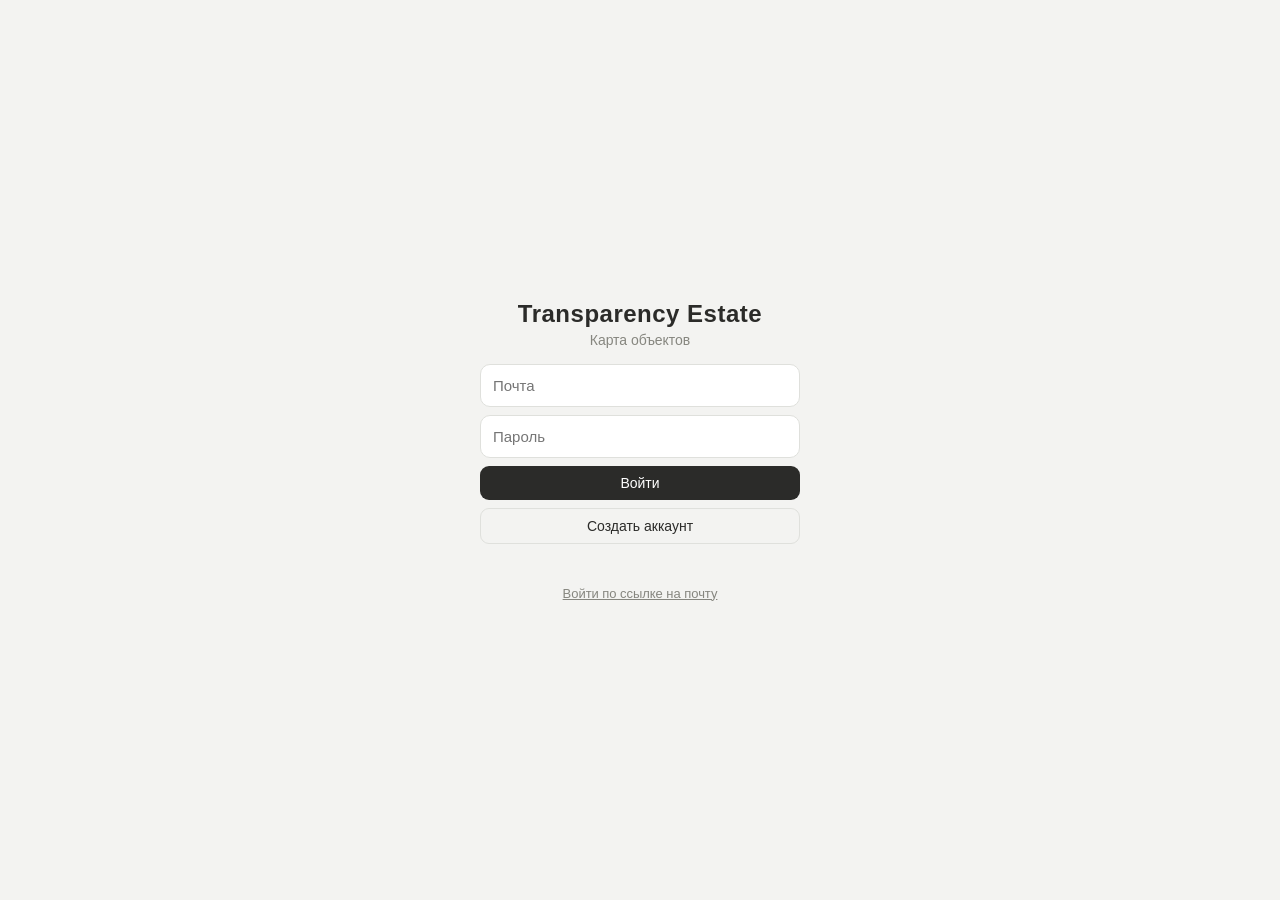
==== commit 0e941788: "Сезонный уход: режим обслуживания + сезонный чек-лист - objects.care; кнопка «На уход/Снять» в карто" ====
--- a/index.html
+++ b/index.html
@@ -99,7 +99,9 @@
     #sort{ width:100%; margin-top:8px; padding:8px 10px; border:1px solid var(--line); border-radius:8px; background:#fff; color:var(--muted); }
     #filters{ display:flex; flex-wrap:wrap; gap:6px; margin-top:10px; }
     /* пульт: что требует внимания */
-    .pulse{ display:flex; gap:6px; margin-bottom:10px; }
+    .pulse{ margin-bottom:10px; }
+    .pulse-tiles{ display:flex; gap:6px; }
+    .pulse-care{ display:block; width:100%; margin-top:6px; padding:9px 12px; border:1px solid #cfe0c2; background:#f2f7ec; color:#5a7043; border-radius:9px; font-size:13px; font-family:inherit; cursor:pointer; text-align:left; }
     .pulse-tile{ flex:1; display:flex; flex-direction:column; align-items:center; gap:2px; padding:9px 4px; border:1px solid var(--line); border-radius:9px; background:#fff; font-family:inherit; }
     .pulse-tile b{ font-size:18px; font-variant-numeric:tabular-nums; color:var(--ink); }
     .pulse-tile span{ font-size:11px; color:var(--muted); text-align:center; line-height:1.15; }
@@ -370,6 +372,15 @@
   // Быстрые теги для отчёта + статусы, требующие фото + распознавание речи
   const QUICK_TAGS = ['Бригада на месте','Завезли материал','Простой','Готово к проверке'];
   const REQUIRE_PHOTO = ['Завершён'];
+  // Сезонный уход: текущий сезон + чек-лист по сезону
+  function curSeason(){ const m=new Date().getMonth()+1; return m>=3&&m<=5?'spring':m>=6&&m<=8?'summer':m>=9&&m<=11?'autumn':'winter'; }
+  const CARE_TASKS = {
+    spring:['Обрезка и формирование','Первая подкормка','Проверка полива после зимы'],
+    summer:['Полив и контроль влаги','Стрижка газона','Прополка и мульчирование'],
+    autumn:['Консервация системы полива','Влагозарядковый полив','Укрытие теплолюбивых'],
+    winter:['Стряхивание снега с крон','Контроль укрытий','Защита от грызунов'],
+  };
+  const SEASON_ADJ = { spring:'весеннего', summer:'летнего', autumn:'осеннего', winter:'зимнего' };
   const SpeechRec = window.SpeechRecognition || window.webkitSpeechRecognition;
 
   // ───────────────────────── Состояние ─────────────────────────
@@ -522,21 +533,40 @@
     const overdue = scope.filter(stageOverdue);
     const weekAgo=Date.now()-7*86400000;
     const week = scope.reduce((n,o)=>n+(o.feed_entries||[]).filter(f=>new Date(f.created_at).getTime()>weekAgo).length,0);
-    return { pending, overdue, week };
+    const care = scope.filter(o=>o.care);
+    return { pending, overdue, week, care };
   }
   function renderPulse(){
     const box=$('pulse'); if(!box) return;
     if(!isAdmin){ box.style.display='none'; return; }
-    box.style.display='flex';
-    const { pending, overdue, week } = pulseData();
+    box.style.display='block';
+    const { pending, overdue, week, care } = pulseData();
     box.innerHTML = `
-      <button class="pulse-tile ${pending.length?'alert':''}" id="pulsePending"><b>${pending.length}</b><span>ждёт согласования</span></button>
-      <button class="pulse-tile ${overdue.length?'warn':''}" id="pulseOverdue"><b>${overdue.length}</b><span>просрочено</span></button>
-      <div class="pulse-tile"><b>${week}</b><span>за неделю</span></div>`;
+      <div class="pulse-tiles">
+        <button class="pulse-tile ${pending.length?'alert':''}" id="pulsePending"><b>${pending.length}</b><span>ждёт согласования</span></button>
+        <button class="pulse-tile ${overdue.length?'warn':''}" id="pulseOverdue"><b>${overdue.length}</b><span>просрочено</span></button>
+        <div class="pulse-tile"><b>${week}</b><span>за неделю</span></div>
+      </div>
+      ${care.length?`<button class="pulse-care" id="pulseCare">На уходе: ${care.length} · пора ${SEASON_ADJ[curSeason()]} ухода</button>`:''}`;
     $('pulsePending').onclick=()=> pulseModal('Ждёт согласования',
       'Отчёты, которых клиент пока не видит. Тап — открыть объект и решить.', pending.map(x=>({o:x.o,f:x.f})));
     $('pulseOverdue').onclick=()=> pulseModal('Просрочено',
       'Этап или срок прошёл, объект не завершён.', overdue.map(o=>({o})));
+    if($('pulseCare')) $('pulseCare').onclick=()=> careModal(care);
+  }
+  // Список объектов на уходе + чек-лист текущего сезона
+  function careModal(list){
+    const s=curSeason(), tasks=CARE_TASKS[s]||[];
+    openModal(`<h3>Сезонный уход · ${esc(SEASON_ADJ[s])} сезона</h3>
+      <p style="font-size:13px;color:var(--muted);margin-top:0">Что делаем в этом сезоне:</p>
+      <div style="margin-bottom:14px">${tasks.map(t=>`<div class="freact" style="margin:4px 0">• ${esc(t)}</div>`).join('')}</div>
+      <div class="section-title">Объекты на уходе</div>
+      ${list.length? list.map(o=>`<div class="act-item pulse-row" data-id="${o.id}" style="cursor:pointer;border:1px solid var(--line);border-radius:9px;margin-bottom:8px">
+        <img src="${o.cover_url||'icon.svg'}"><div><div class="ai-obj">${esc(o.name)}</div><div class="ai-time">${esc(o.address||'')}</div></div></div>`).join('')
+      : '<div class="empty" style="text-align:left;padding:8px 0">Нет объектов на уходе.</div>'}
+      <div class="mactions"><button class="btn ghost" id="cmClose">Закрыть</button></div>`);
+    $('cmClose').onclick=closeModal;
+    $('mbox').querySelectorAll('.pulse-row').forEach(r=> r.onclick=()=>{ closeModal(); if(window.innerWidth<=640) $('sidebar').classList.remove('open'); selectObject(+r.dataset.id); });
   }
   function pulseModal(title, sub, rows){
     openModal(`<h3>${esc(title)}</h3>
@@ -626,6 +656,7 @@
       <div class="pactions">
         <button class="btn ghost" id="editObj">Редактировать</button>
         ${canManage(o)?'<button class="btn ghost" id="roadmapObj">План работ</button>':''}
+        ${canManage(o)?`<button class="btn ghost" id="careObj">${o.care?'Снять с ухода':'На уход'}</button>`:''}
         <button class="btn ghost" id="pdfObj">PDF</button>
         ${canManage(o)?'<button class="btn ghost" id="shareObj">Клиенту</button>':''}
         ${isAdmin?'<button class="btn ghost" id="accObj">Доступы</button>':''}
@@ -678,6 +709,7 @@
     if($('docsSection')) loadDocs(id);
     $('editObj').onclick = ()=> objectForm(o);
     if($('roadmapObj')) $('roadmapObj').onclick = ()=> roadmapModal(o);
+    if($('careObj')) $('careObj').onclick = ()=> toggleCare(o);
     if($('accObj')) $('accObj').onclick = ()=> accessModal(o);
     if($('delObj')) $('delObj').onclick = ()=> deleteObject(o);
     $('pBody').querySelectorAll('.fphotos img').forEach(img=> img.onclick=()=>openLightbox(img.dataset.full, id));
@@ -865,6 +897,12 @@
       o.stage_dates=dates; closeModal(); toast('План работ сохранён'); reload();
     };
   }
+  // Переключить объект на сезонный уход / снять
+  async function toggleCare(o){
+    const { error } = await sb.from('objects').update({ care: !o.care }).eq('id', o.id);
+    if(error){ toast('Не удалось изменить — попробуй ещё раз. ('+error.message+')'); return; }
+    o.care=!o.care; toast(o.care?'Объект на сезонном уходе':'Снят с ухода'); reload();
+  }
 
   // добавление объекта: по адресу (геокодер Яндекса) или точкой на карте
   let pendingCoords=null;
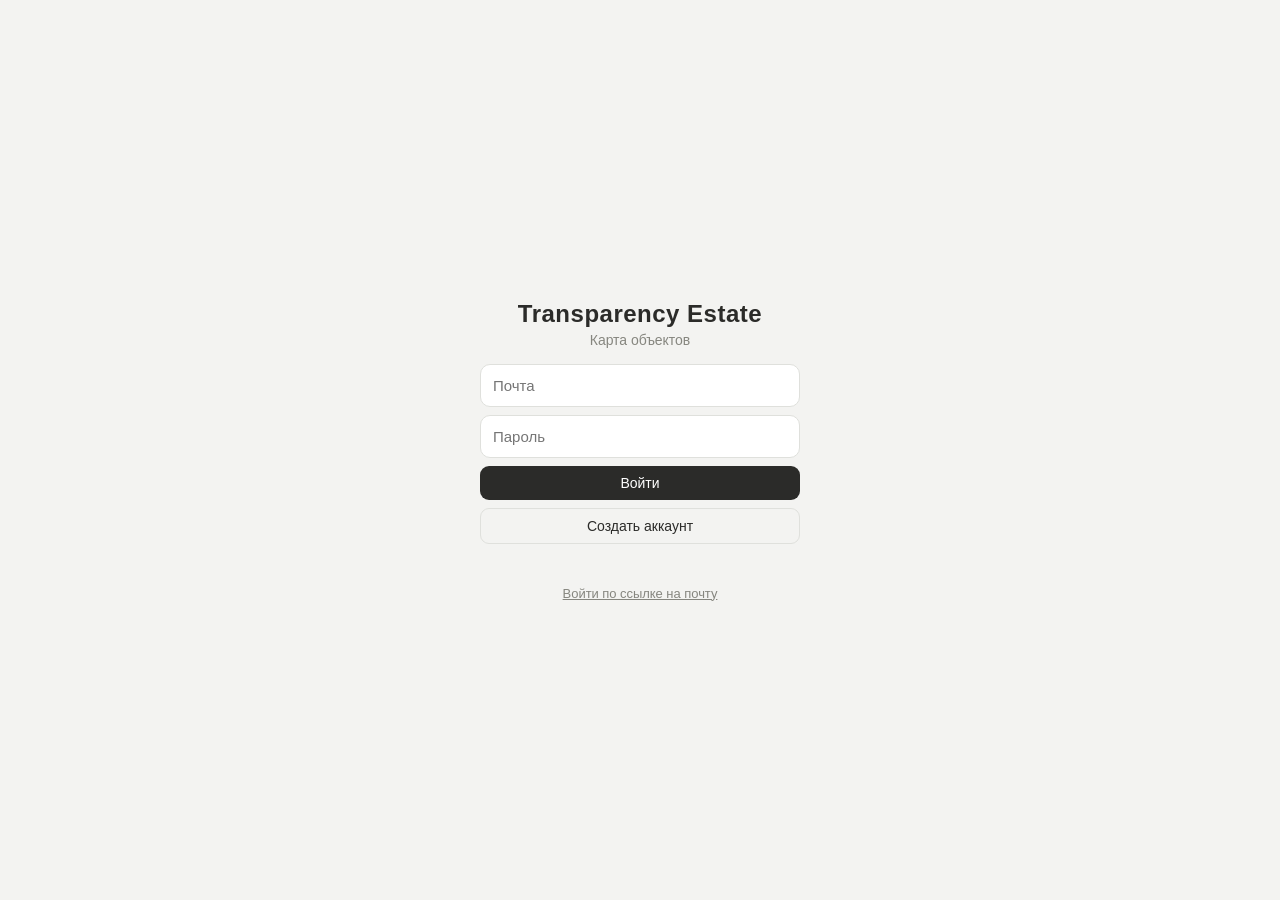
==== commit 79b4587c: "Консолидация CSS в один файл на страницу (под дизайн-доработку) - index.html: инлайн <style> из head" ====
--- a/index.html
+++ b/index.html
@@ -15,238 +15,7 @@
   <script src="https://api-maps.yandex.ru/2.1/?apikey=6bb07a4b-93d2-43ca-ae69-6e80d31c02fb&lang=ru_RU"></script>
   <script src="https://cdn.jsdelivr.net/npm/@supabase/supabase-js@2"></script>
   <script src="vibe.js" defer></script>
-  <style>
-    :root{ --bg:#f5f3ef; --card:#fff; --ink:#2b2b29; --muted:#8a8782; --line:#e3dfd8; --accent:#6b7257; --shadow:0 6px 24px rgba(0,0,0,.12); }
-    *{ box-sizing:border-box; }
-    html,body{ margin:0; height:100%; font-family:-apple-system,"Segoe UI",Roboto,sans-serif; color:var(--ink); background:var(--bg); }
-    button{ font-family:inherit; cursor:pointer; }
-    input,textarea,select{ font-family:inherit; font-size:15px; }
-    .btn{ padding:9px 14px; background:var(--ink); color:#fff; border:0; border-radius:8px; font-size:14px; }
-    .btn.ghost{ background:transparent; color:var(--ink); border:1px solid var(--line); }
-    .btn.danger{ background:#b4453a; }
-    .btn:disabled{ opacity:.5; cursor:default; }
-    .badge{ display:inline-block; padding:2px 9px; border-radius:999px; font-size:12px; color:#fff; white-space:nowrap; }
-
-    /* вход */
-    #auth{ position:fixed; inset:0; background:var(--bg); display:flex; align-items:center; justify-content:center; z-index:50; }
-    #auth .card{ width:320px; text-align:center; }
-    #auth h1{ font-size:24px; font-weight:600; margin:0; letter-spacing:.5px; }
-    #auth p{ color:var(--muted); font-size:14px; margin:4px 0 0; }
-    #auth input{ width:100%; padding:12px; border:1px solid var(--line); border-radius:8px; margin:16px 0 8px; background:#fff; }
-    #auth .btn{ width:100%; }
-    #auth .msg{ font-size:13px; color:var(--accent); margin-top:12px; min-height:18px; }
-
-    /* приложение */
-    #app{ display:none; height:100%; flex-direction:column; }
-    header{ height:52px; flex:0 0 auto; display:flex; align-items:center; gap:12px; padding:0 14px; background:var(--card); border-bottom:1px solid var(--line); z-index:20; }
-    header .logo{ font-weight:600; letter-spacing:.5px; }
-    header .spacer{ flex:1; }
-    header .who{ font-size:13px; color:var(--muted); }
-    header .who b{ color:var(--ink); font-weight:500; }
-    .admin-tag{ font-size:11px; background:var(--accent); color:#fff; padding:1px 7px; border-radius:999px; }
-    .hmenu{ background:none; border:0; font-size:20px; padding:4px 8px; display:none; }
-    .bell{ position:relative; background:none; border:0; font-size:19px; padding:4px 6px; line-height:1; }
-    .bell-badge{ position:absolute; top:-1px; right:-1px; background:#b4453a; color:#fff; font-size:10px; min-width:16px; height:16px; border-radius:999px; padding:0 4px; display:flex; align-items:center; justify-content:center; font-variant-numeric:tabular-nums; }
-    #bellList{ position:fixed; top:50px; right:10px; width:320px; max-width:92vw; max-height:64vh; overflow:auto; background:var(--card); border:1px solid var(--line); border-radius:12px; box-shadow:var(--shadow); z-index:45; display:none; }
-    #bellList.open{ display:block; }
-    #bellList .bl-head{ font-size:13px; color:var(--muted); padding:12px 14px 4px; }
-    /* прогресс по этапам + быстрые теги + микрофон */
-    .stages-wrap{ margin:8px 0 12px; }
-    .stages{ display:flex; gap:3px; }
-    .stages .seg{ flex:1; height:6px; border-radius:3px; background:var(--line); }
-    .stages-cap{ font-size:12px; color:var(--muted); margin-top:5px; }
-    .quick-tags{ display:flex; flex-wrap:wrap; gap:6px; margin:8px 0; }
-    .qtag{ font-size:12px; padding:6px 10px; border-radius:999px; border:1px dashed var(--line); background:#fff; color:var(--muted); }
-    .feed-mic-row{ margin-top:8px; }
-    #feedMic{ width:100%; }
-    /* документы */
-    .docs-list{ display:flex; flex-direction:column; gap:6px; margin:6px 0; }
-    .doc-row{ display:flex; align-items:center; gap:8px; font-size:13px; padding:8px 10px; border:1px solid var(--line); border-radius:8px; }
-    .doc-row .dn{ flex:1; min-width:0; overflow:hidden; text-overflow:ellipsis; white-space:nowrap; cursor:pointer; color:var(--ink); }
-    .doc-row .drm{ background:none; border:0; color:#b4453a; font-size:12px; cursor:pointer; }
-    .doc-row .dcv{ background:#fff; border:1px solid var(--line); color:var(--muted); font-size:11px; padding:3px 8px; border-radius:999px; cursor:pointer; white-space:nowrap; }
-    .doc-row .dcv.on{ border-color:var(--accent); color:var(--accent); background:#f2f5ee; }
-    .doc-up{ display:inline-block; font-size:13px; padding:8px 12px; border:1px dashed var(--line); border-radius:8px; cursor:pointer; color:var(--muted); }
-    /* кандидаты адреса в форме «Новый объект» */
-    .addr-opt{ display:block; width:100%; text-align:left; padding:9px 11px; margin-top:6px; border:1px solid var(--line); border-radius:8px; background:#fff; font-size:13px; cursor:pointer; }
-    .addr-opt:hover{ border-color:#d8d3c8; }
-    .addr-kind{ color:var(--muted); font-size:11px; margin-left:6px; }
-    /* меню аккаунта в шапке */
-    .acct{ position:relative; }
-    #acctBtn{ font-size:18px; line-height:1; padding:5px 10px; }
-    .acct-menu{ position:absolute; right:0; top:42px; background:var(--card); border:1px solid var(--line); border-radius:12px; box-shadow:var(--shadow); padding:6px; display:none; flex-direction:column; min-width:190px; z-index:46; }
-    .acct-menu.open{ display:flex; }
-    .acct-menu .acct-email{ font-size:12px; color:var(--muted); padding:8px 10px 10px; border-bottom:1px solid var(--line); margin-bottom:4px; word-break:break-all; }
-    .acct-menu button{ text-align:left; background:none; border:0; padding:9px 10px; border-radius:8px; font-size:14px; color:var(--ink); cursor:pointer; }
-    .acct-menu button:hover{ background:#f1efe9; }
-    /* экран контента */
-    #content{ position:absolute; top:0; right:0; bottom:0; left:300px; background:var(--bg); overflow:auto; z-index:16; display:none; padding:16px; }
-    .content-grid{ display:grid; grid-template-columns:repeat(auto-fill,minmax(150px,1fr)); gap:8px; }
-    .content-cell{ position:relative; }
-    .content-cell img{ width:100%; aspect-ratio:1; object-fit:cover; border-radius:8px; cursor:pointer; }
-    .content-cell .cc-obj{ font-size:11px; color:var(--muted); margin-top:3px; }
-    .content-cell .cc-rm{ position:absolute; top:5px; right:5px; background:rgba(0,0,0,.55); color:#fff; border:0; border-radius:50%; width:24px; height:24px; cursor:pointer; }
-    /* флажок в лайтбоксе */
-    .lb-flag{ position:fixed; bottom:24px; left:50%; transform:translateX(-50%); background:var(--accent); color:#fff; border:0; padding:11px 18px; border-radius:999px; font-size:14px; cursor:pointer; z-index:71; }
-    /* офлайн-очередь */
-    #pending{ position:fixed; bottom:20px; left:20px; background:#d68a3a; color:#fff; padding:9px 14px; border-radius:999px; font-size:13px; z-index:58; box-shadow:var(--shadow); }
-
-    .body{ flex:1; display:flex; min-height:0; position:relative; }
-    /* сайдбар */
-    #sidebar{ width:300px; flex:0 0 auto; background:var(--card); border-right:1px solid var(--line); display:flex; flex-direction:column; min-height:0; }
-    #sidebar .top{ padding:12px; border-bottom:1px solid var(--line); }
-    #search{ width:100%; padding:9px 11px; border:1px solid var(--line); border-radius:8px; }
-    #sort{ width:100%; margin-top:8px; padding:8px 10px; border:1px solid var(--line); border-radius:8px; background:#fff; color:var(--muted); }
-    #filters{ display:flex; flex-wrap:wrap; gap:6px; margin-top:10px; }
-    /* пульт: что требует внимания */
-    .pulse{ margin-bottom:10px; }
-    .pulse-tiles{ display:flex; gap:6px; }
-    .pulse-care{ display:block; width:100%; margin-top:6px; padding:9px 12px; border:1px solid #cfe0c2; background:#f2f7ec; color:#5a7043; border-radius:9px; font-size:13px; font-family:inherit; cursor:pointer; text-align:left; }
-    .pulse-tile{ flex:1; display:flex; flex-direction:column; align-items:center; gap:2px; padding:9px 4px; border:1px solid var(--line); border-radius:9px; background:#fff; font-family:inherit; }
-    .pulse-tile b{ font-size:18px; font-variant-numeric:tabular-nums; color:var(--ink); }
-    .pulse-tile span{ font-size:11px; color:var(--muted); text-align:center; line-height:1.15; }
-    button.pulse-tile{ cursor:pointer; }
-    .pulse-tile.alert{ border-color:#d68a3a; background:#fdf4ea; } .pulse-tile.alert b{ color:#c9781f; }
-    .pulse-tile.warn{ border-color:#b4453a; background:#fbeeed; } .pulse-tile.warn b{ color:#b4453a; }
-    .chip{ font-size:12px; padding:4px 10px; border-radius:999px; border:1px solid var(--line); background:#fff; color:var(--muted); }
-    .chip.active{ color:#fff; border-color:transparent; }
-    #list{ flex:1; overflow:auto; }
-    .row{ display:flex; gap:10px; padding:11px 12px; border-bottom:1px solid var(--line); cursor:pointer; align-items:center; }
-    .row:hover{ background:#faf8f4; }
-    .row.sel{ background:#f0ede6; }
-    .row img{ width:46px; height:46px; border-radius:8px; object-fit:cover; flex:0 0 auto; background:#eee; }
-    .row .meta{ min-width:0; }
-    .row .meta .nm{ font-size:14px; font-weight:500; white-space:nowrap; overflow:hidden; text-overflow:ellipsis; }
-    .row .meta .sub{ font-size:12px; color:var(--muted); margin-top:3px; display:flex; align-items:center; gap:6px; }
-    .addbtn{ margin:12px; }
-    .empty{ padding:24px 16px; color:var(--muted); font-size:13px; text-align:center; }
-
-    #map{ flex:1; min-width:0; }
-
-    /* плавающие кнопки на карте */
-    .mapfab{ position:absolute; right:14px; z-index:15; display:flex; flex-direction:column; gap:8px; }
-    .mapfab button{ width:42px; height:42px; border-radius:50%; border:0; background:var(--card); box-shadow:var(--shadow); font-size:18px; }
-    .pickbar{ position:absolute; top:12px; left:50%; transform:translateX(-50%); z-index:18; background:var(--ink); color:#fff; padding:9px 16px; border-radius:999px; font-size:14px; box-shadow:var(--shadow); display:none; align-items:center; gap:12px; }
-    .pickbar button{ background:none; border:0; color:#fff; text-decoration:underline; font-size:13px; }
-
-    /* панель объекта */
-    #panel{ position:absolute; top:0; right:0; height:100%; width:380px; max-width:92vw; background:var(--card); box-shadow:var(--shadow); transform:translateX(105%); transition:transform .25s ease; z-index:25; display:flex; flex-direction:column; }
-    #panel.open{ transform:none; }
-    #panel .phead{ position:relative; flex:0 0 auto; }
-    #panel .cover{ width:100%; height:160px; object-fit:cover; background:#ece8e0; display:block; }
-    #panel .pclose{ position:absolute; top:10px; right:10px; width:34px; height:34px; border-radius:50%; border:0; background:rgba(0,0,0,.5); color:#fff; font-size:18px; }
-    #panel .pbody{ flex:1; overflow:auto; padding:16px; }
-    /* Т6. На мобиле панель — шторка снизу (bottom-sheet) со свайпом вниз для закрытия */
-    .phandle{ display:none; }
-    @media (max-width:640px){
-      #panel{ top:auto; left:0; right:0; bottom:0; height:88%; width:100%; max-width:100%;
-              border-radius:16px 16px 0 0; transform:translateY(105%); overflow:hidden; }
-      #panel.open{ transform:none; }
-      #panel .cover{ border-radius:16px 16px 0 0; }
-      .phandle{ display:block; position:absolute; top:8px; left:50%; transform:translateX(-50%);
-                width:36px; height:4px; border-radius:2px; background:rgba(255,255,255,.85); z-index:2; }
-    }
-    #panel h2{ font-size:19px; margin:0 0 4px; }
-    #panel .pmeta{ font-size:13px; color:var(--muted); margin-bottom:6px; }
-    #panel .paddr{ font-size:13px; color:var(--muted); margin-bottom:12px; }
-    #panel .weather{ font-size:13px; color:var(--muted); margin:0 0 12px; }
-    .routes{ display:flex; gap:8px; margin:12px 0; }
-    .routes a{ flex:1; text-align:center; padding:9px; border-radius:8px; text-decoration:none; font-size:13px; }
-    .routes a.ya{ background:var(--ink); color:#fff; }
-    .routes a.gis{ background:#37a04a; color:#fff; }
-    .pactions{ display:flex; flex-wrap:wrap; gap:8px; margin-bottom:14px; }
-    .pactions .btn{ flex:1 1 auto; font-size:13px; padding:8px 10px; white-space:nowrap; }
-    .section-title{ font-size:12px; text-transform:uppercase; letter-spacing:.5px; color:var(--muted); margin:16px 0 8px; }
-    .feed-item{ border-left:2px solid var(--line); padding:0 0 14px 12px; position:relative; }
-    .feed-item:before{ content:''; position:absolute; left:-5px; top:4px; width:8px; height:8px; border-radius:50%; background:var(--accent); }
-    .feed-item .ftop{ display:flex; align-items:center; gap:8px; margin-bottom:4px; }
-    .feed-item .fdate{ font-size:11px; color:var(--muted); }
-    .feed-item .fbody{ font-size:14px; white-space:pre-wrap; }
-    .feed-item .fphotos{ display:flex; flex-wrap:wrap; gap:5px; margin-top:7px; }
-    .feed-item .fphotos img{ width:60px; height:60px; object-fit:cover; border-radius:6px; cursor:pointer; }
-    .fvis{ font-size:12px; color:var(--muted); margin-top:6px; }
-    .freact{ font-size:12px; color:var(--muted); margin-top:6px; }
-    .fvis.pending{ color:#d68a3a; }
-    .fvis-btn{ background:none; border:1px solid var(--line); border-radius:999px; padding:3px 10px; font-size:12px; color:var(--ink); margin-left:6px; cursor:pointer; }
-    .addfeed{ border:1px solid var(--line); border-radius:10px; padding:12px; margin-top:8px; }
-    .addfeed textarea{ width:100%; border:1px solid var(--line); border-radius:8px; padding:9px; resize:vertical; min-height:54px; }
-    .addfeed .frow{ display:flex; gap:8px; align-items:center; margin-top:8px; }
-    .addfeed select{ flex:1; padding:8px; border:1px solid var(--line); border-radius:8px; }
-    .filehint{ font-size:12px; color:var(--muted); }
-    /* быстрый отчёт с поля */
-    .camera-btn{ display:flex; align-items:center; justify-content:center; gap:8px; width:100%; padding:15px; background:var(--accent); color:#fff; border-radius:10px; font-size:16px; font-weight:500; cursor:pointer; }
-    .feed-thumbs{ display:flex; flex-wrap:wrap; gap:6px; margin-top:8px; }
-    .feed-thumbs img{ width:54px; height:54px; object-fit:cover; border-radius:6px; }
-    .status-chips{ display:flex; flex-wrap:wrap; gap:6px; margin:10px 0; }
-    .status-chip{ font-size:13px; padding:8px 13px; border-radius:999px; border:1px solid var(--line); background:#fff; color:var(--ink); }
-    .status-chip.active{ border-color:transparent; }
-    .btn.big{ width:100%; padding:13px; font-size:15px; margin-top:4px; }
-    /* вкладки Карта / Активность */
-    .viewtabs{ display:flex; background:var(--bg); border-radius:8px; padding:3px; gap:2px; }
-    .vt{ border:0; background:none; padding:6px 14px; border-radius:6px; font-size:13px; color:var(--muted); cursor:pointer; }
-    .vt.active{ background:var(--card); color:var(--ink); font-weight:500; box-shadow:0 1px 2px rgba(0,0,0,.12); }
-    /* экран активности */
-    #activity{ position:absolute; top:0; right:0; bottom:0; left:300px; background:var(--bg); overflow:auto; z-index:16; display:none; }
-    .act-head{ font-size:13px; color:var(--muted); padding:14px 16px 6px; }
-    .act-item{ display:flex; gap:11px; padding:12px 16px; border-bottom:1px solid var(--line); cursor:pointer; background:var(--card); }
-    .act-item:hover{ background:#faf8f4; }
-    .act-item img{ width:54px; height:54px; border-radius:8px; object-fit:cover; flex:0 0 auto; background:#eee; }
-    .act-item .ai-obj{ font-size:14px; font-weight:500; display:flex; align-items:center; gap:7px; flex-wrap:wrap; }
-    .act-item .ai-body{ font-size:13px; margin-top:3px; }
-    .act-item .ai-time{ font-size:11px; color:var(--muted); margin-top:3px; }
-
-    /* админ-панель */
-    #admin{ position:fixed; inset:52px 0 0 0; background:var(--bg); overflow:auto; z-index:38; display:none; }
-    .adm-wrap{ max-width:760px; margin:0 auto; padding:22px 18px 60px; }
-    .adm-top{ display:flex; align-items:center; justify-content:space-between; margin-bottom:18px; }
-    .adm-top h2{ font-size:20px; margin:0; }
-    .adm-sec{ font-size:12px; text-transform:uppercase; letter-spacing:.5px; color:var(--muted); margin:22px 0 10px; }
-    .cards{ display:grid; grid-template-columns:1fr 1fr; gap:12px; }
-    .card-co{ background:var(--card); border:1px solid var(--line); border-radius:12px; padding:14px 16px; }
-    .card-co h3{ margin:0 0 8px; font-size:15px; }
-    .card-co .big-num{ font-size:26px; font-weight:600; }
-    .card-co .sub{ font-size:12px; color:var(--muted); margin-top:2px; }
-    .card-co .mini{ display:flex; flex-wrap:wrap; gap:5px; margin-top:10px; }
-    .card-co .mini .badge{ font-size:11px; }
-    .card-co .od{ color:#b4453a; font-size:12px; margin-top:8px; }
-    .team{ background:var(--card); border:1px solid var(--line); border-radius:12px; overflow:hidden; }
-    .team-row{ display:flex; align-items:center; gap:8px; padding:11px 14px; border-bottom:1px solid var(--line); flex-wrap:wrap; }
-    .team-row:last-child{ border-bottom:0; }
-    .team-row .em{ flex:1; min-width:150px; font-size:14px; word-break:break-all; }
-    .team-row select{ padding:6px 8px; border:1px solid var(--line); border-radius:7px; font-size:13px; background:#fff; }
-    .team-row .rm{ background:none; border:0; color:#b4453a; font-size:13px; cursor:pointer; }
-    .team-add{ display:flex; gap:8px; flex-wrap:wrap; padding:12px 14px; background:#faf8f4; align-items:center; }
-    .team-add input{ flex:1; min-width:160px; padding:9px 10px; border:1px solid var(--line); border-radius:7px; }
-    .team-add select{ padding:9px 10px; border:1px solid var(--line); border-radius:7px; background:#fff; }
-    .adm-close{ width:34px; height:34px; border-radius:50%; border:1px solid var(--line); background:#fff; font-size:16px; cursor:pointer; }
-
-    /* модалка */
-    #modal{ position:fixed; inset:0; background:rgba(0,0,0,.4); display:none; align-items:center; justify-content:center; z-index:40; padding:16px; }
-    #modal.open{ display:flex; }
-    .mbox{ background:var(--card); border-radius:14px; width:380px; max-width:100%; max-height:90vh; overflow:auto; padding:20px; }
-    .mbox h3{ margin:0 0 14px; font-size:17px; }
-    .field{ margin-bottom:12px; }
-    .field label{ display:block; font-size:12px; color:var(--muted); margin-bottom:5px; }
-    .field input,.field select,.field textarea{ width:100%; padding:10px; border:1px solid var(--line); border-radius:8px; }
-    .mbox .mactions{ display:flex; gap:8px; justify-content:flex-end; margin-top:8px; }
-    .accrow{ display:flex; justify-content:space-between; align-items:center; padding:7px 0; border-bottom:1px solid var(--line); font-size:13px; }
-    .accrow button{ background:none; border:0; color:#b4453a; font-size:12px; }
-
-    /* тосты, лайтбокс */
-    #toast{ position:fixed; bottom:20px; left:50%; transform:translateX(-50%); background:var(--ink); color:#fff; padding:11px 18px; border-radius:999px; font-size:14px; z-index:60; opacity:0; transition:opacity .2s; box-shadow:var(--shadow); }
-    #toast.show{ opacity:1; }
-    #lightbox{ position:fixed; inset:0; background:rgba(0,0,0,.85); display:none; align-items:center; justify-content:center; z-index:70; }
-    #lightbox.open{ display:flex; }
-    #lightbox img{ max-width:92vw; max-height:92vh; border-radius:8px; }
-
-    @media(max-width:640px){
-      .hmenu{ display:block; }
-      #sidebar{ position:absolute; top:0; left:0; height:100%; z-index:30; transform:translateX(-105%); transition:transform .25s; box-shadow:var(--shadow); }
-      #sidebar.open{ transform:none; }
-      #activity,#content{ left:0; }
-      .logo,.who{ display:none; }
-    }
-  </style>
+  
   <link rel="stylesheet" href="polish.css">
 </head>
 <body>
--- a/polish.css
+++ b/polish.css
@@ -1,3 +1,237 @@
+/* ===== Стили приложения менеджера (перенесено из <style> index.html) ===== */
+    :root{ --bg:#f5f3ef; --card:#fff; --ink:#2b2b29; --muted:#8a8782; --line:#e3dfd8; --accent:#6b7257; --shadow:0 6px 24px rgba(0,0,0,.12); }
+    *{ box-sizing:border-box; }
+    html,body{ margin:0; height:100%; font-family:-apple-system,"Segoe UI",Roboto,sans-serif; color:var(--ink); background:var(--bg); }
+    button{ font-family:inherit; cursor:pointer; }
+    input,textarea,select{ font-family:inherit; font-size:15px; }
+    .btn{ padding:9px 14px; background:var(--ink); color:#fff; border:0; border-radius:8px; font-size:14px; }
+    .btn.ghost{ background:transparent; color:var(--ink); border:1px solid var(--line); }
+    .btn.danger{ background:#b4453a; }
+    .btn:disabled{ opacity:.5; cursor:default; }
+    .badge{ display:inline-block; padding:2px 9px; border-radius:999px; font-size:12px; color:#fff; white-space:nowrap; }
+
+    /* вход */
+    #auth{ position:fixed; inset:0; background:var(--bg); display:flex; align-items:center; justify-content:center; z-index:50; }
+    #auth .card{ width:320px; text-align:center; }
+    #auth h1{ font-size:24px; font-weight:600; margin:0; letter-spacing:.5px; }
+    #auth p{ color:var(--muted); font-size:14px; margin:4px 0 0; }
+    #auth input{ width:100%; padding:12px; border:1px solid var(--line); border-radius:8px; margin:16px 0 8px; background:#fff; }
+    #auth .btn{ width:100%; }
+    #auth .msg{ font-size:13px; color:var(--accent); margin-top:12px; min-height:18px; }
+
+    /* приложение */
+    #app{ display:none; height:100%; flex-direction:column; }
+    header{ height:52px; flex:0 0 auto; display:flex; align-items:center; gap:12px; padding:0 14px; background:var(--card); border-bottom:1px solid var(--line); z-index:20; }
+    header .logo{ font-weight:600; letter-spacing:.5px; }
+    header .spacer{ flex:1; }
+    header .who{ font-size:13px; color:var(--muted); }
+    header .who b{ color:var(--ink); font-weight:500; }
+    .admin-tag{ font-size:11px; background:var(--accent); color:#fff; padding:1px 7px; border-radius:999px; }
+    .hmenu{ background:none; border:0; font-size:20px; padding:4px 8px; display:none; }
+    .bell{ position:relative; background:none; border:0; font-size:19px; padding:4px 6px; line-height:1; }
+    .bell-badge{ position:absolute; top:-1px; right:-1px; background:#b4453a; color:#fff; font-size:10px; min-width:16px; height:16px; border-radius:999px; padding:0 4px; display:flex; align-items:center; justify-content:center; font-variant-numeric:tabular-nums; }
+    #bellList{ position:fixed; top:50px; right:10px; width:320px; max-width:92vw; max-height:64vh; overflow:auto; background:var(--card); border:1px solid var(--line); border-radius:12px; box-shadow:var(--shadow); z-index:45; display:none; }
+    #bellList.open{ display:block; }
+    #bellList .bl-head{ font-size:13px; color:var(--muted); padding:12px 14px 4px; }
+    /* прогресс по этапам + быстрые теги + микрофон */
+    .stages-wrap{ margin:8px 0 12px; }
+    .stages{ display:flex; gap:3px; }
+    .stages .seg{ flex:1; height:6px; border-radius:3px; background:var(--line); }
+    .stages-cap{ font-size:12px; color:var(--muted); margin-top:5px; }
+    .quick-tags{ display:flex; flex-wrap:wrap; gap:6px; margin:8px 0; }
+    .qtag{ font-size:12px; padding:6px 10px; border-radius:999px; border:1px dashed var(--line); background:#fff; color:var(--muted); }
+    .feed-mic-row{ margin-top:8px; }
+    #feedMic{ width:100%; }
+    /* документы */
+    .docs-list{ display:flex; flex-direction:column; gap:6px; margin:6px 0; }
+    .doc-row{ display:flex; align-items:center; gap:8px; font-size:13px; padding:8px 10px; border:1px solid var(--line); border-radius:8px; }
+    .doc-row .dn{ flex:1; min-width:0; overflow:hidden; text-overflow:ellipsis; white-space:nowrap; cursor:pointer; color:var(--ink); }
+    .doc-row .drm{ background:none; border:0; color:#b4453a; font-size:12px; cursor:pointer; }
+    .doc-row .dcv{ background:#fff; border:1px solid var(--line); color:var(--muted); font-size:11px; padding:3px 8px; border-radius:999px; cursor:pointer; white-space:nowrap; }
+    .doc-row .dcv.on{ border-color:var(--accent); color:var(--accent); background:#f2f5ee; }
+    .doc-up{ display:inline-block; font-size:13px; padding:8px 12px; border:1px dashed var(--line); border-radius:8px; cursor:pointer; color:var(--muted); }
+    /* кандидаты адреса в форме «Новый объект» */
+    .addr-opt{ display:block; width:100%; text-align:left; padding:9px 11px; margin-top:6px; border:1px solid var(--line); border-radius:8px; background:#fff; font-size:13px; cursor:pointer; }
+    .addr-opt:hover{ border-color:#d8d3c8; }
+    .addr-kind{ color:var(--muted); font-size:11px; margin-left:6px; }
+    /* меню аккаунта в шапке */
+    .acct{ position:relative; }
+    #acctBtn{ font-size:18px; line-height:1; padding:5px 10px; }
+    .acct-menu{ position:absolute; right:0; top:42px; background:var(--card); border:1px solid var(--line); border-radius:12px; box-shadow:var(--shadow); padding:6px; display:none; flex-direction:column; min-width:190px; z-index:46; }
+    .acct-menu.open{ display:flex; }
+    .acct-menu .acct-email{ font-size:12px; color:var(--muted); padding:8px 10px 10px; border-bottom:1px solid var(--line); margin-bottom:4px; word-break:break-all; }
+    .acct-menu button{ text-align:left; background:none; border:0; padding:9px 10px; border-radius:8px; font-size:14px; color:var(--ink); cursor:pointer; }
+    .acct-menu button:hover{ background:#f1efe9; }
+    /* экран контента */
+    #content{ position:absolute; top:0; right:0; bottom:0; left:300px; background:var(--bg); overflow:auto; z-index:16; display:none; padding:16px; }
+    .content-grid{ display:grid; grid-template-columns:repeat(auto-fill,minmax(150px,1fr)); gap:8px; }
+    .content-cell{ position:relative; }
+    .content-cell img{ width:100%; aspect-ratio:1; object-fit:cover; border-radius:8px; cursor:pointer; }
+    .content-cell .cc-obj{ font-size:11px; color:var(--muted); margin-top:3px; }
+    .content-cell .cc-rm{ position:absolute; top:5px; right:5px; background:rgba(0,0,0,.55); color:#fff; border:0; border-radius:50%; width:24px; height:24px; cursor:pointer; }
+    /* флажок в лайтбоксе */
+    .lb-flag{ position:fixed; bottom:24px; left:50%; transform:translateX(-50%); background:var(--accent); color:#fff; border:0; padding:11px 18px; border-radius:999px; font-size:14px; cursor:pointer; z-index:71; }
+    /* офлайн-очередь */
+    #pending{ position:fixed; bottom:20px; left:20px; background:#d68a3a; color:#fff; padding:9px 14px; border-radius:999px; font-size:13px; z-index:58; box-shadow:var(--shadow); }
+
+    .body{ flex:1; display:flex; min-height:0; position:relative; }
+    /* сайдбар */
+    #sidebar{ width:300px; flex:0 0 auto; background:var(--card); border-right:1px solid var(--line); display:flex; flex-direction:column; min-height:0; }
+    #sidebar .top{ padding:12px; border-bottom:1px solid var(--line); }
+    #search{ width:100%; padding:9px 11px; border:1px solid var(--line); border-radius:8px; }
+    #sort{ width:100%; margin-top:8px; padding:8px 10px; border:1px solid var(--line); border-radius:8px; background:#fff; color:var(--muted); }
+    #filters{ display:flex; flex-wrap:wrap; gap:6px; margin-top:10px; }
+    /* пульт: что требует внимания */
+    .pulse{ margin-bottom:10px; }
+    .pulse-tiles{ display:flex; gap:6px; }
+    .pulse-care{ display:block; width:100%; margin-top:6px; padding:9px 12px; border:1px solid #cfe0c2; background:#f2f7ec; color:#5a7043; border-radius:9px; font-size:13px; font-family:inherit; cursor:pointer; text-align:left; }
+    .pulse-tile{ flex:1; display:flex; flex-direction:column; align-items:center; gap:2px; padding:9px 4px; border:1px solid var(--line); border-radius:9px; background:#fff; font-family:inherit; }
+    .pulse-tile b{ font-size:18px; font-variant-numeric:tabular-nums; color:var(--ink); }
+    .pulse-tile span{ font-size:11px; color:var(--muted); text-align:center; line-height:1.15; }
+    button.pulse-tile{ cursor:pointer; }
+    .pulse-tile.alert{ border-color:#d68a3a; background:#fdf4ea; } .pulse-tile.alert b{ color:#c9781f; }
+    .pulse-tile.warn{ border-color:#b4453a; background:#fbeeed; } .pulse-tile.warn b{ color:#b4453a; }
+    .chip{ font-size:12px; padding:4px 10px; border-radius:999px; border:1px solid var(--line); background:#fff; color:var(--muted); }
+    .chip.active{ color:#fff; border-color:transparent; }
+    #list{ flex:1; overflow:auto; }
+    .row{ display:flex; gap:10px; padding:11px 12px; border-bottom:1px solid var(--line); cursor:pointer; align-items:center; }
+    .row:hover{ background:#faf8f4; }
+    .row.sel{ background:#f0ede6; }
+    .row img{ width:46px; height:46px; border-radius:8px; object-fit:cover; flex:0 0 auto; background:#eee; }
+    .row .meta{ min-width:0; }
+    .row .meta .nm{ font-size:14px; font-weight:500; white-space:nowrap; overflow:hidden; text-overflow:ellipsis; }
+    .row .meta .sub{ font-size:12px; color:var(--muted); margin-top:3px; display:flex; align-items:center; gap:6px; }
+    .addbtn{ margin:12px; }
+    .empty{ padding:24px 16px; color:var(--muted); font-size:13px; text-align:center; }
+
+    #map{ flex:1; min-width:0; }
+
+    /* плавающие кнопки на карте */
+    .mapfab{ position:absolute; right:14px; z-index:15; display:flex; flex-direction:column; gap:8px; }
+    .mapfab button{ width:42px; height:42px; border-radius:50%; border:0; background:var(--card); box-shadow:var(--shadow); font-size:18px; }
+    .pickbar{ position:absolute; top:12px; left:50%; transform:translateX(-50%); z-index:18; background:var(--ink); color:#fff; padding:9px 16px; border-radius:999px; font-size:14px; box-shadow:var(--shadow); display:none; align-items:center; gap:12px; }
+    .pickbar button{ background:none; border:0; color:#fff; text-decoration:underline; font-size:13px; }
+
+    /* панель объекта */
+    #panel{ position:absolute; top:0; right:0; height:100%; width:380px; max-width:92vw; background:var(--card); box-shadow:var(--shadow); transform:translateX(105%); transition:transform .25s ease; z-index:25; display:flex; flex-direction:column; }
+    #panel.open{ transform:none; }
+    #panel .phead{ position:relative; flex:0 0 auto; }
+    #panel .cover{ width:100%; height:160px; object-fit:cover; background:#ece8e0; display:block; }
+    #panel .pclose{ position:absolute; top:10px; right:10px; width:34px; height:34px; border-radius:50%; border:0; background:rgba(0,0,0,.5); color:#fff; font-size:18px; }
+    #panel .pbody{ flex:1; overflow:auto; padding:16px; }
+    /* Т6. На мобиле панель — шторка снизу (bottom-sheet) со свайпом вниз для закрытия */
+    .phandle{ display:none; }
+    @media (max-width:640px){
+      #panel{ top:auto; left:0; right:0; bottom:0; height:88%; width:100%; max-width:100%;
+              border-radius:16px 16px 0 0; transform:translateY(105%); overflow:hidden; }
+      #panel.open{ transform:none; }
+      #panel .cover{ border-radius:16px 16px 0 0; }
+      .phandle{ display:block; position:absolute; top:8px; left:50%; transform:translateX(-50%);
+                width:36px; height:4px; border-radius:2px; background:rgba(255,255,255,.85); z-index:2; }
+    }
+    #panel h2{ font-size:19px; margin:0 0 4px; }
+    #panel .pmeta{ font-size:13px; color:var(--muted); margin-bottom:6px; }
+    #panel .paddr{ font-size:13px; color:var(--muted); margin-bottom:12px; }
+    #panel .weather{ font-size:13px; color:var(--muted); margin:0 0 12px; }
+    .routes{ display:flex; gap:8px; margin:12px 0; }
+    .routes a{ flex:1; text-align:center; padding:9px; border-radius:8px; text-decoration:none; font-size:13px; }
+    .routes a.ya{ background:var(--ink); color:#fff; }
+    .routes a.gis{ background:#37a04a; color:#fff; }
+    .pactions{ display:flex; flex-wrap:wrap; gap:8px; margin-bottom:14px; }
+    .pactions .btn{ flex:1 1 auto; font-size:13px; padding:8px 10px; white-space:nowrap; }
+    .section-title{ font-size:12px; text-transform:uppercase; letter-spacing:.5px; color:var(--muted); margin:16px 0 8px; }
+    .feed-item{ border-left:2px solid var(--line); padding:0 0 14px 12px; position:relative; }
+    .feed-item:before{ content:''; position:absolute; left:-5px; top:4px; width:8px; height:8px; border-radius:50%; background:var(--accent); }
+    .feed-item .ftop{ display:flex; align-items:center; gap:8px; margin-bottom:4px; }
+    .feed-item .fdate{ font-size:11px; color:var(--muted); }
+    .feed-item .fbody{ font-size:14px; white-space:pre-wrap; }
+    .feed-item .fphotos{ display:flex; flex-wrap:wrap; gap:5px; margin-top:7px; }
+    .feed-item .fphotos img{ width:60px; height:60px; object-fit:cover; border-radius:6px; cursor:pointer; }
+    .fvis{ font-size:12px; color:var(--muted); margin-top:6px; }
+    .freact{ font-size:12px; color:var(--muted); margin-top:6px; }
+    .fvis.pending{ color:#d68a3a; }
+    .fvis-btn{ background:none; border:1px solid var(--line); border-radius:999px; padding:3px 10px; font-size:12px; color:var(--ink); margin-left:6px; cursor:pointer; }
+    .addfeed{ border:1px solid var(--line); border-radius:10px; padding:12px; margin-top:8px; }
+    .addfeed textarea{ width:100%; border:1px solid var(--line); border-radius:8px; padding:9px; resize:vertical; min-height:54px; }
+    .addfeed .frow{ display:flex; gap:8px; align-items:center; margin-top:8px; }
+    .addfeed select{ flex:1; padding:8px; border:1px solid var(--line); border-radius:8px; }
+    .filehint{ font-size:12px; color:var(--muted); }
+    /* быстрый отчёт с поля */
+    .camera-btn{ display:flex; align-items:center; justify-content:center; gap:8px; width:100%; padding:15px; background:var(--accent); color:#fff; border-radius:10px; font-size:16px; font-weight:500; cursor:pointer; }
+    .feed-thumbs{ display:flex; flex-wrap:wrap; gap:6px; margin-top:8px; }
+    .feed-thumbs img{ width:54px; height:54px; object-fit:cover; border-radius:6px; }
+    .status-chips{ display:flex; flex-wrap:wrap; gap:6px; margin:10px 0; }
+    .status-chip{ font-size:13px; padding:8px 13px; border-radius:999px; border:1px solid var(--line); background:#fff; color:var(--ink); }
+    .status-chip.active{ border-color:transparent; }
+    .btn.big{ width:100%; padding:13px; font-size:15px; margin-top:4px; }
+    /* вкладки Карта / Активность */
+    .viewtabs{ display:flex; background:var(--bg); border-radius:8px; padding:3px; gap:2px; }
+    .vt{ border:0; background:none; padding:6px 14px; border-radius:6px; font-size:13px; color:var(--muted); cursor:pointer; }
+    .vt.active{ background:var(--card); color:var(--ink); font-weight:500; box-shadow:0 1px 2px rgba(0,0,0,.12); }
+    /* экран активности */
+    #activity{ position:absolute; top:0; right:0; bottom:0; left:300px; background:var(--bg); overflow:auto; z-index:16; display:none; }
+    .act-head{ font-size:13px; color:var(--muted); padding:14px 16px 6px; }
+    .act-item{ display:flex; gap:11px; padding:12px 16px; border-bottom:1px solid var(--line); cursor:pointer; background:var(--card); }
+    .act-item:hover{ background:#faf8f4; }
+    .act-item img{ width:54px; height:54px; border-radius:8px; object-fit:cover; flex:0 0 auto; background:#eee; }
+    .act-item .ai-obj{ font-size:14px; font-weight:500; display:flex; align-items:center; gap:7px; flex-wrap:wrap; }
+    .act-item .ai-body{ font-size:13px; margin-top:3px; }
+    .act-item .ai-time{ font-size:11px; color:var(--muted); margin-top:3px; }
+
+    /* админ-панель */
+    #admin{ position:fixed; inset:52px 0 0 0; background:var(--bg); overflow:auto; z-index:38; display:none; }
+    .adm-wrap{ max-width:760px; margin:0 auto; padding:22px 18px 60px; }
+    .adm-top{ display:flex; align-items:center; justify-content:space-between; margin-bottom:18px; }
+    .adm-top h2{ font-size:20px; margin:0; }
+    .adm-sec{ font-size:12px; text-transform:uppercase; letter-spacing:.5px; color:var(--muted); margin:22px 0 10px; }
+    .cards{ display:grid; grid-template-columns:1fr 1fr; gap:12px; }
+    .card-co{ background:var(--card); border:1px solid var(--line); border-radius:12px; padding:14px 16px; }
+    .card-co h3{ margin:0 0 8px; font-size:15px; }
+    .card-co .big-num{ font-size:26px; font-weight:600; }
+    .card-co .sub{ font-size:12px; color:var(--muted); margin-top:2px; }
+    .card-co .mini{ display:flex; flex-wrap:wrap; gap:5px; margin-top:10px; }
+    .card-co .mini .badge{ font-size:11px; }
+    .card-co .od{ color:#b4453a; font-size:12px; margin-top:8px; }
+    .team{ background:var(--card); border:1px solid var(--line); border-radius:12px; overflow:hidden; }
+    .team-row{ display:flex; align-items:center; gap:8px; padding:11px 14px; border-bottom:1px solid var(--line); flex-wrap:wrap; }
+    .team-row:last-child{ border-bottom:0; }
+    .team-row .em{ flex:1; min-width:150px; font-size:14px; word-break:break-all; }
+    .team-row select{ padding:6px 8px; border:1px solid var(--line); border-radius:7px; font-size:13px; background:#fff; }
+    .team-row .rm{ background:none; border:0; color:#b4453a; font-size:13px; cursor:pointer; }
+    .team-add{ display:flex; gap:8px; flex-wrap:wrap; padding:12px 14px; background:#faf8f4; align-items:center; }
+    .team-add input{ flex:1; min-width:160px; padding:9px 10px; border:1px solid var(--line); border-radius:7px; }
+    .team-add select{ padding:9px 10px; border:1px solid var(--line); border-radius:7px; background:#fff; }
+    .adm-close{ width:34px; height:34px; border-radius:50%; border:1px solid var(--line); background:#fff; font-size:16px; cursor:pointer; }
+
+    /* модалка */
+    #modal{ position:fixed; inset:0; background:rgba(0,0,0,.4); display:none; align-items:center; justify-content:center; z-index:40; padding:16px; }
+    #modal.open{ display:flex; }
+    .mbox{ background:var(--card); border-radius:14px; width:380px; max-width:100%; max-height:90vh; overflow:auto; padding:20px; }
+    .mbox h3{ margin:0 0 14px; font-size:17px; }
+    .field{ margin-bottom:12px; }
+    .field label{ display:block; font-size:12px; color:var(--muted); margin-bottom:5px; }
+    .field input,.field select,.field textarea{ width:100%; padding:10px; border:1px solid var(--line); border-radius:8px; }
+    .mbox .mactions{ display:flex; gap:8px; justify-content:flex-end; margin-top:8px; }
+    .accrow{ display:flex; justify-content:space-between; align-items:center; padding:7px 0; border-bottom:1px solid var(--line); font-size:13px; }
+    .accrow button{ background:none; border:0; color:#b4453a; font-size:12px; }
+
+    /* тосты, лайтбокс */
+    #toast{ position:fixed; bottom:20px; left:50%; transform:translateX(-50%); background:var(--ink); color:#fff; padding:11px 18px; border-radius:999px; font-size:14px; z-index:60; opacity:0; transition:opacity .2s; box-shadow:var(--shadow); }
+    #toast.show{ opacity:1; }
+    #lightbox{ position:fixed; inset:0; background:rgba(0,0,0,.85); display:none; align-items:center; justify-content:center; z-index:70; }
+    #lightbox.open{ display:flex; }
+    #lightbox img{ max-width:92vw; max-height:92vh; border-radius:8px; }
+
+    @media(max-width:640px){
+      .hmenu{ display:block; }
+      #sidebar{ position:absolute; top:0; left:0; height:100%; z-index:30; transform:translateX(-105%); transition:transform .25s; box-shadow:var(--shadow); }
+      #sidebar.open{ transform:none; }
+      #activity,#content{ left:0; }
+      .logo,.who{ display:none; }
+    }
+  
+
+/* ===== Полировка (прежний polish.css) ===== */
 /* Kampika map — ПОЛИРОВКА (тёплый премиум-вид Kampika сохранён).
    Override-слой поверх инлайн-стилей index.html (грузится после <style>).
    НЕ трогает разметку и JS — только доводит токены и состояния компонентов.
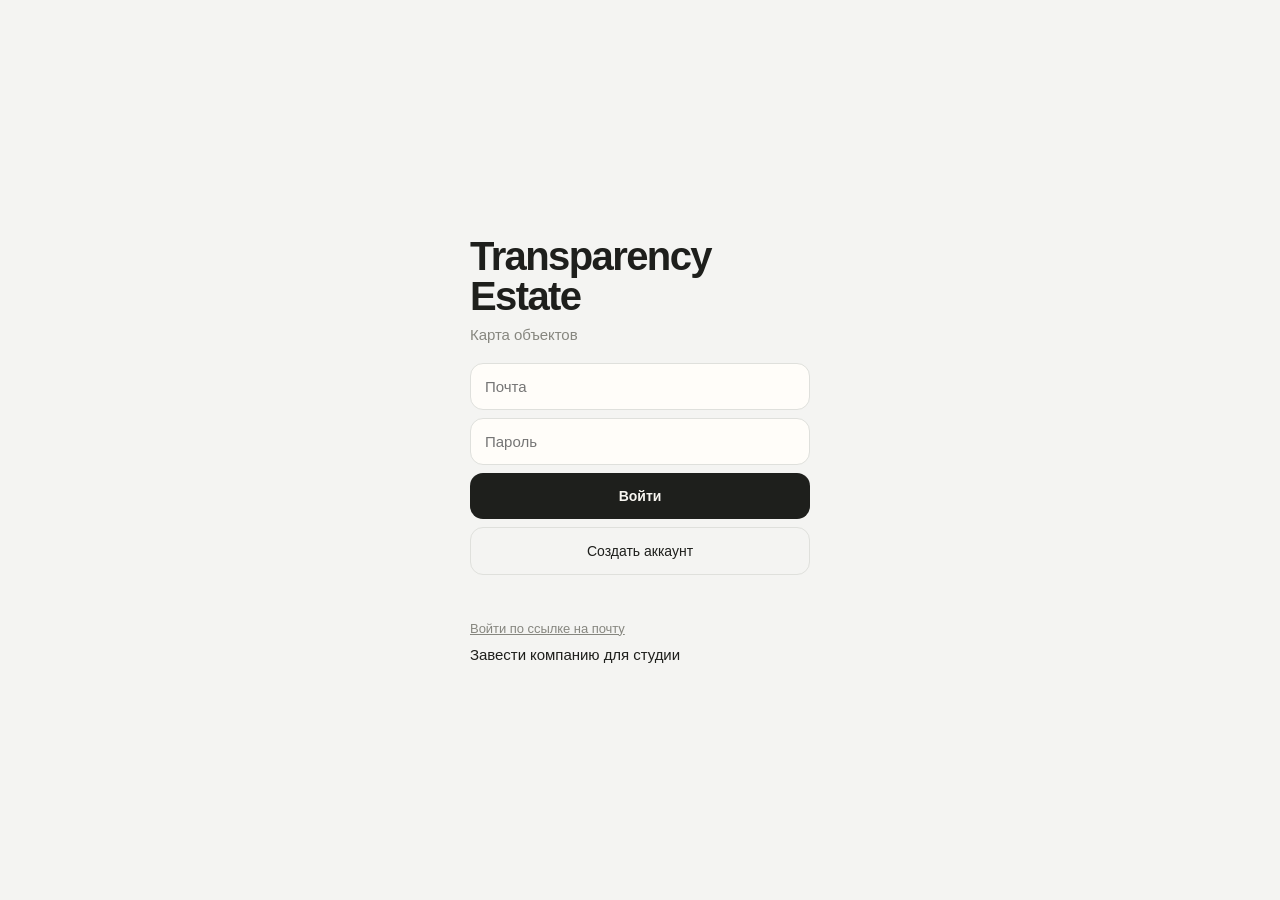
==== commit efeff526: "refactor: v2 становится единственной версией, дубль устранён Проект жил в двух копиях: v1 в корне и " ====
--- a/index.html
+++ b/index.html
@@ -21,7 +21,7 @@
 <body>
   <!-- ВХОД -->
   <div id="auth">
-    <div class="card">
+    <div class="card" id="authCard">
       <h1>Transparency Estate</h1>
       <p>Карта объектов</p>
       <input id="email" type="email" placeholder="Почта" autocomplete="email">
@@ -30,6 +30,26 @@
       <button class="btn ghost" id="signup" style="width:100%;margin-top:8px">Создать аккаунт</button>
       <div class="msg" id="msg"></div>
       <a id="maglink">Войти по ссылке на почту</a>
+      <a id="toReg" style="display:block;margin-top:10px">Завести компанию для студии</a>
+    </div>
+    <div class="card" id="regCard" style="display:none">
+      <h1>Начать работу</h1>
+      <p>14 дней бесплатно, до 3 объектов. Карта не нужна.</p>
+      <input id="regCo" placeholder="Название компании">
+      <input id="regEmail" type="email" placeholder="Рабочая почта" autocomplete="email">
+      <input id="regPass" type="password" placeholder="Пароль · от 8 символов" autocomplete="new-password">
+      <button class="btn" id="regCreate" style="width:100%">Создать компанию</button>
+      <div style="font-size:12px;color:var(--muted);margin-top:12px">Продолжая, вы принимаете условия использования и политику обработки данных.</div>
+      <a id="toLogin" style="display:block;margin-top:14px">Уже есть аккаунт — войти</a>
+    </div>
+    <div class="card" id="inviteCard" style="display:none">
+      <h1>Приглашение</h1>
+      <p id="invLead">Вас приглашают в команду</p>
+      <div style="font-size:13px;color:var(--muted);margin:10px 0 0">Роль — прораб: снимаете отчёты и загружаете фото. Согласование остаётся за менеджером.</div>
+      <input id="invEmail" type="email" placeholder="Ваша почта" readonly style="opacity:.7">
+      <input id="invPass" type="password" placeholder="Придумайте пароль" autocomplete="new-password">
+      <button class="btn" id="invAccept" style="width:100%">Принять и войти</button>
+      <a id="invDecline" style="display:block;margin-top:14px">Это не я — отклонить приглашение</a>
     </div>
   </div>
 
@@ -41,6 +61,7 @@
       <div class="viewtabs">
         <button class="vt active" id="tabMap">Карта</button>
         <button class="vt" id="tabAct">Активность</button>
+        <button class="vt" id="tabCal">Календарь</button>
         <button class="vt" id="tabContent" style="display:none">Контент</button>
       </div>
       <span class="spacer"></span>
@@ -49,6 +70,7 @@
         <button class="btn ghost" id="acctBtn" title="Аккаунт">⋯</button>
         <div class="acct-menu" id="acctMenu">
           <div class="acct-email"><b id="whoEmail"></b> <span class="admin-tag" id="adminTag" style="display:none">админ</span></div>
+          <button id="profileBtn">Профиль</button>
           <button id="adminBtn" style="display:none">Админ-панель</button>
           <button id="pwBtn">Пароль для входа</button>
           <button id="logout">Выйти</button>
@@ -87,6 +109,8 @@
       <div id="activity"></div>
       <!-- ЭКРАН КОНТЕНТА -->
       <div id="content"></div>
+      <!-- ЭКРАН КАЛЕНДАРЯ -->
+      <div id="calendar"></div>
 
       <!-- ПАНЕЛЬ ОБЪЕКТА -->
       <div id="panel">
@@ -116,9 +140,44 @@
   // ───────────────────────── Конфиг ─────────────────────────
   const SUPABASE_URL = "https://pqmjulphghojlaijffty.supabase.co";
   const SUPABASE_ANON_KEY = "sb_publishable_yrj4fEkOl0uGoKT1i_NgyQ_vGrbi73Z";
-  // ponytail: no-op lock — обходит зависание авторизации supabase-js на iOS/PWA (navigator.locks deadlock)
+  // localStorage-лок вместо navigator.locks (тот вешает авторизацию на iOS/PWA) —
+  // но без всякой блокировки два контекста (вкладка + PWA) гонялись за refresh-токеном
+  // и Supabase детектил повторное использование токена → разлогин каждые пару дней.
+  // Семантика acquireTimeout повторяет supabase: 0 = try-lock (занято → тихо пропустить,
+  // так работает тик авто-рефреша), <0 = ждать сколько нужно, >0 = ждать не дольше N мс.
+  // ponytail: не атомарно на 100% (окно ~20мс при одновременной первой записи) — двойной
+  // refresh раз в годы вместо раза в пару дней. Апгрейд на Web Locks — когда починят iOS.
+  async function localStorageLock(name, acquireTimeout, fn) {
+    const key = 'sb-lock-' + name;
+    const staleMs = 10000; // мёртвая вкладка не держит лок дольше 10с
+    const myId = Math.random().toString(36).slice(2);
+    const deadline = acquireTimeout < 0 ? Infinity : Date.now() + acquireTimeout;
+    const sleep = ms => new Promise(r => setTimeout(r, ms));
+    const readLock = () => { try { return JSON.parse(localStorage.getItem(key)) || null; } catch { return null; } };
+    // Заявить лок и через паузу перечитать: если там всё ещё мой id — значит взял я,
+    // а не параллельная вкладка, записавшая следом.
+    const tryTake = async () => {
+      const cur = readLock();
+      if (cur && Date.now() - cur.ts < staleMs) return false;
+      localStorage.setItem(key, JSON.stringify({ id: myId, ts: Date.now() }));
+      await sleep(20);
+      const check = readLock();
+      return !!check && check.id === myId;
+    };
+    while (!(await tryTake())) {
+      if (acquireTimeout === 0) return; // try-lock: занято → молча пропускаем, fn не зовём
+      if (Date.now() >= deadline) throw new Error('lock timeout: ' + name);
+      await sleep(50);
+    }
+    try {
+      return await fn();
+    } finally {
+      const cur = readLock();
+      if (cur && cur.id === myId) localStorage.removeItem(key);
+    }
+  }
   const sb = supabase.createClient(SUPABASE_URL, SUPABASE_ANON_KEY, {
-    auth: { lock: (_name, _timeout, fn) => fn() }
+    auth: { lock: localStorageLock }
   });
 
   // Статусы и их цвета (маркеры на карте + бейджи)
@@ -206,12 +265,16 @@
   }
 
   // ───────────────────────── Загрузка данных ─────────────────────────
+  let pendingNotifs=[]; // client_notifications в статусе pending (ждут подтверждения менеджера)
   async function reload(){
     const { data, error } = await sb.from('objects').select('*, feed_entries(*, feed_reactions(emoji))').order('updated_at',{ascending:false});
     if(error){ toast('Не получилось загрузить данные — проверь связь и потяни обновить. ('+error.message+')'); return; }
     objects = data||[];
+    const { data:pn } = await sb.from('client_notifications').select('*, objects(name)').eq('state','pending').order('created_at',{ascending:false});
+    pendingNotifs = pn||[];
     renderMarkers(); renderFilters(); renderSidebar(); renderPulse(); updateBell();
     if($('activity').style.display==='block') renderActivity();
+    if($('calendar').style.display==='block') renderCalendar();
     if(selectedId!=null && objects.find(o=>o.id===selectedId)) renderPanel(selectedId);
   }
 
@@ -275,8 +338,12 @@
   }
   function renderSidebar(){
     const list=$('list'); const vis=visibleObjects();
-    if(!objects.length){ list.innerHTML='<div class="empty">Пока пусто.<br>Добавь первый объект — и он появится на карте.</div>'; return; }
-    if(!vis.length){ list.innerHTML='<div class="empty">Ничего не нашлось. Попробуй изменить фильтр или поиск.</div>'; return; }
+    if(!objects.length){ list.innerHTML='<div class="empty"><b style="display:block;font-size:19px;color:var(--ink);letter-spacing:-.02em;margin-bottom:8px">Пока ни одного объекта</b>Добавьте первый — по адресу или точкой на карте. Клиент получит ссылку сразу после первого отчёта.</div>'; return; }
+    if(!vis.length){
+      list.innerHTML='<div class="empty"><b style="display:block;font-size:19px;color:var(--ink);letter-spacing:-.02em;margin-bottom:8px">Ничего не нашли</b>Измените запрос или сбросьте фильтры.<div style="margin-top:14px"><button class="btn ghost" id="resetFilters">Сбросить фильтры</button></div></div>';
+      $('resetFilters').onclick=()=>{ searchText=''; filterStatus=null; $('search').value=''; renderFilters(); renderSidebar(); };
+      return;
+    }
     list.innerHTML = vis.map(o=>`
       <div class="row ${o.id===selectedId?'sel':''}" data-id="${o.id}">
         <img src="${o.cover_url||'icon.svg'}" alt="">
@@ -303,24 +370,35 @@
     const weekAgo=Date.now()-7*86400000;
     const week = scope.reduce((n,o)=>n+(o.feed_entries||[]).filter(f=>new Date(f.created_at).getTime()>weekAgo).length,0);
     const care = scope.filter(o=>o.care);
-    return { pending, overdue, week, care };
+    // «Затихли»: не завершён и без отчёта ≥ QUIET_DAYS дней (нет фото/новостей → клиент ждёт)
+    const QUIET_DAYS=10;
+    const daysQuiet=o=>{ const fs=o.feed_entries||[];
+      const times = fs.map(f=>new Date(f.created_at).getTime()).filter(t=>t>0);
+      const base = times.length ? Math.max(...times) : new Date(o.updated_at||o.created_at||Date.now()).getTime();
+      return Math.floor((Date.now()-base)/86400000); };
+    const quiet = scope.filter(o=> o.status!=='Завершён' && daysQuiet(o)>=QUIET_DAYS)
+      .map(o=>({o, days:daysQuiet(o)})).sort((a,b)=>b.days-a.days);
+    return { pending, overdue, week, care, quiet };
   }
   function renderPulse(){
     const box=$('pulse'); if(!box) return;
     if(!isAdmin){ box.style.display='none'; return; }
     box.style.display='block';
-    const { pending, overdue, week, care } = pulseData();
+    const { pending, overdue, week, care, quiet } = pulseData();
     box.innerHTML = `
       <div class="pulse-tiles">
         <button class="pulse-tile ${pending.length?'alert':''}" id="pulsePending"><b>${pending.length}</b><span>ждёт согласования</span></button>
         <button class="pulse-tile ${overdue.length?'warn':''}" id="pulseOverdue"><b>${overdue.length}</b><span>просрочено</span></button>
         <div class="pulse-tile"><b>${week}</b><span>за неделю</span></div>
       </div>
+      ${quiet.length?`<button class="pulse-care" id="pulseQuiet" style="background:var(--warn-tint);color:var(--warn)">Затихли: ${quiet.length} · давно без отчёта, клиент ждёт новостей</button>`:''}
       ${care.length?`<button class="pulse-care" id="pulseCare">На уходе: ${care.length} · пора ${SEASON_ADJ[curSeason()]} ухода</button>`:''}`;
     $('pulsePending').onclick=()=> pulseModal('Ждёт согласования',
       'Отчёты, которых клиент пока не видит. Тап — открыть объект и решить.', pending.map(x=>({o:x.o,f:x.f})));
     $('pulseOverdue').onclick=()=> pulseModal('Просрочено',
       'Этап или срок прошёл, объект не завершён.', overdue.map(o=>({o})));
+    if($('pulseQuiet')) $('pulseQuiet').onclick=()=> pulseModal('Затихли',
+      'Давно без отчёта — клиент давно не видел новостей. Тап — открыть объект и снять отчёт.', quiet.map(q=>({o:q.o, note:`тихо ${q.days} дн.`})));
     if($('pulseCare')) $('pulseCare').onclick=()=> careModal(care);
   }
   // Список объектов на уходе + чек-лист текущего сезона
@@ -340,9 +418,10 @@
   function pulseModal(title, sub, rows){
     openModal(`<h3>${esc(title)}</h3>
       <p style="font-size:13px;color:var(--muted);margin-top:0">${esc(sub)}</p>
-      ${rows.length? rows.map(({o,f})=>{
+      ${rows.length? rows.map((row)=>{
+        const {o,f}=row;
         const thumb=(f&&f.photos&&f.photos[0])||o.cover_url||'icon.svg';
-        const line = f ? (f.body?esc(f.body):'') : `срок ${o.due_date?new Date(o.due_date).toLocaleDateString('ru-RU'):((o.stage_dates||{})[o.status]?new Date((o.stage_dates||{})[o.status]).toLocaleDateString('ru-RU'):'—')}`;
+        const line = f ? (f.body?esc(f.body):'') : (row.note?esc(row.note):`срок ${o.due_date?new Date(o.due_date).toLocaleDateString('ru-RU'):((o.stage_dates||{})[o.status]?new Date((o.stage_dates||{})[o.status]).toLocaleDateString('ru-RU'):'—')}`);
         return `<div class="act-item pulse-row" data-id="${o.id}" style="cursor:pointer;border:1px solid var(--line);border-radius:9px;margin-bottom:8px">
           <img src="${thumb}">
           <div><div class="ai-obj">${esc(o.name)} <span class="badge" style="background:${statusColor(o.status)}">${esc(o.status||'—')}</span></div>
@@ -363,7 +442,7 @@
   // ───────────────────────── Этапы / PDF / голос ─────────────────────────
   function stagesBar(status){
     const idx = STATUSES.findIndex(s=>s.label===status);
-    const segs = STATUSES.map((s,i)=>`<span class="seg" style="${i<=idx?`background:${s.color};`:''}"></span>`).join('');
+    const segs = STATUSES.map((s,i)=>`<span class="seg${i<idx?' done':i===idx?' current':''}"></span>`).join('');
     return `<div class="stages-wrap"><div class="stages">${segs}</div>
       <div class="stages-cap">Этап ${idx>=0?idx+1:'—'} из ${STATUSES.length}${idx>=0?` · ${esc(STATUSES[idx].label)}`:''}</div></div>`;
   }
@@ -409,6 +488,10 @@
     $('panel').classList.add('open');
     $('pCover').src = o.cover_url||'icon.svg';
     const feed = (o.feed_entries||[]).slice().sort((a,b)=>new Date(b.created_at)-new Date(a.created_at));
+    const vc=o.view_count||0, razWord=(d=>d===1&&(vc%100)!==11?'раз':(d>=2&&d<=4&&!((vc%100)>=12&&(vc%100)<=14))?'раза':'раз')(vc%10);
+    const engHtml = vc
+      ? `<div class="paddr">👁 клиент открывал портал ${vc} ${razWord} · последний раз ${relDate(o.last_viewed_at)}</div>`
+      : `<div class="paddr" style="color:var(--muted)">👁 клиент ещё не открывал портал</div>`;
     $('pBody').innerHTML = `
       <h2>${esc(o.name)}</h2>
       <div class="pmeta"><span class="badge" style="background:${statusColor(o.status)}">${esc(o.status||'—')}</span> · обновлено ${relDate(o.updated_at)}</div>
@@ -418,6 +501,7 @@
       <div class="weather" id="pWeather"></div>
       ${o.manager?`<div class="paddr">👤 ${esc(o.manager)}${o.phone?` · <a href="tel:${esc(o.phone)}">${esc(o.phone)}</a>`:''}</div>`:''}
       ${o.due_date?`<div class="paddr" style="${dueOverdue(o.due_date)?'color:#b4453a':''}">🗓 срок ${new Date(o.due_date).toLocaleDateString('ru-RU')}${dueOverdue(o.due_date)?' · просрочено':''}</div>`:''}
+      ${engHtml}
       <div class="routes">
         <a class="ya" href="${routeYandex(o.lat,o.lon)}" target="_blank">Маршрут · Яндекс</a>
         <a class="gis" href="${route2gis(o.lat,o.lon)}" target="_blank">2ГИС</a>
@@ -426,8 +510,11 @@
         <button class="btn ghost" id="editObj">Редактировать</button>
         ${canManage(o)?'<button class="btn ghost" id="roadmapObj">План работ</button>':''}
         ${canManage(o)?`<button class="btn ghost" id="careObj">${o.care?'Снять с ухода':'На уход'}</button>`:''}
+        ${canManage(o)?'<button class="btn ghost" id="tlObj">Таймлапс</button>':''}
+        ${canManage(o)?'<button class="btn ghost" id="bankObj">Банк контента</button>':''}
         <button class="btn ghost" id="pdfObj">PDF</button>
         ${canManage(o)?'<button class="btn ghost" id="shareObj">Клиенту</button>':''}
+        ${canManage(o)?'<button class="btn ghost" id="notifObj">Уведомления</button>':''}
         ${isAdmin?'<button class="btn ghost" id="accObj">Доступы</button>':''}
         ${isAdmin?'<button class="btn danger" id="delObj">Удалить</button>':''}
       </div>
@@ -479,6 +566,9 @@
     $('editObj').onclick = ()=> objectForm(o);
     if($('roadmapObj')) $('roadmapObj').onclick = ()=> roadmapModal(o);
     if($('careObj')) $('careObj').onclick = ()=> toggleCare(o);
+    if($('tlObj')) $('tlObj').onclick = ()=> timelapseModal(o);
+    if($('bankObj')) $('bankObj').onclick = ()=> contentBankModal(o);
+    if($('notifObj')) $('notifObj').onclick = ()=> notifSettingsModal(o);
     if($('accObj')) $('accObj').onclick = ()=> accessModal(o);
     if($('delObj')) $('delObj').onclick = ()=> deleteObject(o);
     $('pBody').querySelectorAll('.fphotos img').forEach(img=> img.onclick=()=>openLightbox(img.dataset.full, id));
@@ -544,7 +634,10 @@
     try{
       const photos=[];
       for(const f of files){ const u=await uploadPhoto(f,`feed/${objectId}`); if(u) photos.push(u); }
-      const { error } = await sb.from('feed_entries').insert({ object_id:objectId, body, status:status||null, photos });
+      // «Требует подтверждения» (report.confirm): true → на согласование (pending), false → сразу клиенту (approved)
+      const obj = objects.find(x=>x.id===objectId);
+      const needsConfirm = (obj && obj.notif_settings && obj.notif_settings.report && obj.notif_settings.report.confirm) !== false;
+      const { error } = await sb.from('feed_entries').insert({ object_id:objectId, body, status:status||null, photos, client_state: needsConfirm?'pending':'approved' });
       if(error){ toast('Отчёт не отправился — попробуй ещё раз. ('+error.message+')'); $('feedAdd').disabled=false; $('feedAdd').textContent='Добавить отчёт'; return; }
       if(status) await sb.from('objects').update({ status }).eq('id',objectId);
       toast('Отчёт добавлен'); clearFeedForm(); await reload();
@@ -602,8 +695,9 @@
     const editing=!!o;
     openModal(`
       <h3>${editing?'Редактировать объект':'Новый объект'}</h3>
+      ${editing?`<div style="font-family:var(--mono);font-size:11px;color:var(--muted);margin:-8px 0 14px">создан ${new Date(o.created_at||Date.now()).toLocaleDateString('ru-RU')}</div>`:''}
+      <div class="field"><label>Этап и статус</label><select id="fStatus">${STATUSES.map((s,i)=>`<option value="${esc(s.label)}" ${editing&&o.status===s.label?'selected':''}>Этап ${i+1} · ${s.label}</option>`).join('')}</select></div>
       <div class="field"><label>Название</label><input id="fName" value="${editing?esc(o.name):''}"></div>
-      <div class="field"><label>Статус</label><select id="fStatus">${STATUSES.map(s=>`<option ${editing&&o.status===s.label?'selected':''}>${s.label}</option>`).join('')}</select></div>
       ${isSuper?`<div class="field"><label>Компания</label><select id="fCompany">${COMPANIES.map(c=>`<option value="${c.id}" ${(editing?o.company===c.id:companyFilter===c.id)?'selected':''}>${c.label}</option>`).join('')}</select></div>`:''}
       <div class="field"><label>Адрес (необязательно)</label><input id="fAddr" value="${editing?esc(o.address||''):esc(prefill&&prefill.address||'')}"></div>
       <div class="field"><label>Ответственный</label><input id="fManager" value="${editing?esc(o.manager||''):''}"></div>
@@ -617,8 +711,13 @@
         <button class="btn ghost" id="fCancel">Отмена</button>
         <button class="btn" id="fSave">${editing?'Сохранить':'Создать'}</button>
       </div>
+      ${editing&&isAdmin?`<div style="border-top:1px solid var(--line);margin-top:20px;padding-top:16px;display:flex;align-items:center;gap:12px">
+        <div style="flex:1;font-size:12.5px;color:var(--muted)">Удаление убирает объект с карты, вся история пропадает, ссылка клиента перестаёт работать. Отменить нельзя.</div>
+        <button class="btn danger" id="fDelete" style="flex:0 0 auto">Удалить</button>
+      </div>`:''}
     `);
     $('fCancel').onclick=closeModal;
+    if($('fDelete')) $('fDelete').onclick=()=>{ closeModal(); deleteObject(o); };
     $('fSave').onclick=async()=>{
       const name=$('fName').value.trim(); if(!name){ toast('Впиши название объекта'); return; }
       $('fSave').disabled=true; $('fSave').textContent='…';
@@ -664,6 +763,144 @@
       const { error } = await sb.from('objects').update({ stage_dates:dates }).eq('id',o.id);
       if(error){ toast('Не удалось сохранить — попробуй ещё раз. ('+error.message+')'); return; }
       o.stage_dates=dates; closeModal(); toast('План работ сохранён'); reload();
+    };
+  }
+  // Настройки авто-уведомлений клиента (per-object): событие × вкл/выкл × периодичность × подтверждение.
+  const NOTIF_EVENTS=[
+    ['report','Новый отчёт с фото'], ['stage','Смена этапа стройки'], ['due','Приближение срока сдачи'],
+    ['document','Новый документ клиенту'], ['live','Начался прямой эфир'], ['care','Сезонный уход'],
+  ];
+  const NOTIF_FREQ=[['instant','Сразу'],['weekly','Раз в неделю'],['off','Не слать']];
+  function notifSettingsModal(o){
+    const S=o.notif_settings||{}, def={on:false,freq:'instant',confirm:false};
+    const row=(k,label)=>{ const s={...def,...(S[k]||{})};
+      return `<div class="notif-row" data-k="${k}" style="border-top:1px solid var(--line);padding:12px 0">
+        <label style="display:flex;align-items:center;gap:10px;cursor:pointer">
+          <input type="checkbox" class="n-on" ${s.on?'checked':''} style="width:18px;height:18px;accent-color:var(--accent)">
+          <span style="flex:1;font-size:15px">${label}</span></label>
+        <div class="n-sub" style="display:${s.on?'flex':'none'};gap:8px;align-items:center;margin:10px 0 0 28px;flex-wrap:wrap">
+          <select class="n-freq" style="padding:8px 10px;border:1px solid var(--line);border-radius:8px;background:var(--raise)">
+            ${NOTIF_FREQ.map(([v,l])=>`<option value="${v}" ${s.freq===v?'selected':''}>${l}</option>`).join('')}</select>
+          <label style="display:flex;align-items:center;gap:7px;font-size:13px;color:var(--muted);cursor:pointer">
+            <input type="checkbox" class="n-confirm" ${s.confirm?'checked':''} style="width:17px;height:17px;accent-color:var(--accent)">требует моего подтверждения</label>
+        </div></div>`; };
+    openModal(`<h3>Уведомления клиента · ${esc(o.name)}</h3>
+      <p style="font-size:13px;color:var(--muted);margin:-8px 0 8px">Что, как часто и нужно ли твоё подтверждение перед отправкой клиенту. Запросы на подтверждение приходят в колокольчик и Telegram.</p>
+      <div id="notifList">${NOTIF_EVENTS.map(([k,l])=>row(k,l)).join('')}</div>
+      <div style="font-size:12px;color:var(--muted);margin-top:10px">Сейчас доставка активна по «Новый отчёт»; для остальных событий настройки сохраняются — доставку подключаем.</div>
+      <div class="mactions"><button class="btn ghost" id="nsCancel">Отмена</button><button class="btn" id="nsSave">Сохранить</button></div>`);
+    $('notifList').querySelectorAll('.notif-row').forEach(r=>{
+      const on=r.querySelector('.n-on'), sub=r.querySelector('.n-sub');
+      on.onchange=()=> sub.style.display=on.checked?'flex':'none';
+    });
+    $('nsCancel').onclick=closeModal;
+    $('nsSave').onclick=async()=>{
+      const out={};
+      $('notifList').querySelectorAll('.notif-row').forEach(r=>{
+        out[r.dataset.k]={ on:r.querySelector('.n-on').checked, freq:r.querySelector('.n-freq').value, confirm:r.querySelector('.n-confirm').checked };
+      });
+      const { error } = await sb.from('objects').update({ notif_settings: out }).eq('id', o.id);
+      if(error){ toast('Не сохранилось: '+error.message); return; }
+      o.notif_settings=out; closeModal(); toast('Настройки уведомлений сохранены');
+    };
+  }
+  // Банк контента (6b/7c): все фото объекта из отчётов, фильтры + мультивыбор.
+  // Реюз моделей: «Открыть клиенту» = одобрить отчёты выбранных фото; «В таймлапс» = добавить в objects.timelapse.
+  function contentBankModal(o){
+    const photos=[];
+    (o.feed_entries||[]).slice().sort((a,b)=>new Date(b.created_at)-new Date(a.created_at))
+      .forEach(f=>(f.photos||[]).forEach(p=>photos.push({url:p,date:f.created_at,eid:f.id,state:f.client_state})));
+    if(!photos.length){ toast('В отчётах объекта пока нет фото'); return; }
+    const tlUrls=new Set(((o.timelapse&&o.timelapse.frames)||[]).map(fr=>fr.url||fr));
+    photos.forEach(p=> p.inTL=tlUrls.has(p.url));
+    let filter='all'; const sel=new Set();
+    openModal(`<h3>Банк контента · ${esc(o.name)}</h3>
+      <p style="font-size:13px;color:var(--muted);margin:-8px 0 12px">${photos.length} фото из отчётов. Выберите кадры → откройте клиенту или добавьте в таймлапс.</p>
+      <div id="cbFilters" style="display:flex;flex-wrap:wrap;gap:6px;margin-bottom:12px"></div>
+      <div id="cbGrid" style="display:grid;grid-template-columns:repeat(3,1fr);gap:6px;max-height:44vh;overflow:auto"></div>
+      <div id="cbBar" style="display:none;align-items:center;gap:8px;margin-top:14px;padding-top:12px;border-top:1px solid var(--line)">
+        <span id="cbCount" style="flex:1;font-size:13px;color:var(--muted)"></span>
+        <button class="btn ghost" id="cbClient">Открыть клиенту</button>
+        <button class="btn" id="cbTL">В таймлапс</button>
+      </div>
+      <div class="mactions"><button class="btn ghost" id="cbClose">Закрыть</button></div>`);
+    const counts=()=>({all:photos.length, client:photos.filter(p=>p.state==='approved').length, tl:photos.filter(p=>p.inTL).length, draft:photos.filter(p=>p.state!=='approved').length});
+    const match=p=> filter==='all'||(filter==='client'&&p.state==='approved')||(filter==='tl'&&p.inTL)||(filter==='draft'&&p.state!=='approved');
+    const drawBar=()=>{ const bar=$('cbBar'); if(sel.size){ bar.style.display='flex'; $('cbCount').textContent='Выбрано '+sel.size+' фото'; } else bar.style.display='none'; };
+    const draw=()=>{
+      const c=counts();
+      $('cbFilters').innerHTML=[['all','Всё',c.all],['client','Видно клиенту',c.client],['tl','В таймлапсе',c.tl],['draft','Черновые',c.draft]].map(([k,l,n])=>`<button class="chip ${filter===k?'active':''}" data-k="${k}">${l} ${n}</button>`).join('');
+      $('cbFilters').querySelectorAll('.chip').forEach(b=>b.onclick=()=>{ filter=b.dataset.k; draw(); });
+      $('cbGrid').innerHTML=photos.map((p,i)=> match(p)?`<div class="cbcell" data-i="${i}" style="position:relative;cursor:pointer">
+        <img src="${esc(p.url)}" style="width:100%;aspect-ratio:1;object-fit:cover;border-radius:10px;${sel.has(i)?'outline:3px solid var(--accent);outline-offset:-3px':''}">
+        <div style="position:absolute;top:5px;left:5px;display:flex;gap:4px">${p.state==='approved'?'<span style="background:var(--accent);color:#fff;font-size:9px;padding:2px 5px;border-radius:6px">клиент</span>':''}${p.inTL?'<span style="background:rgba(30,31,28,.72);color:#fff;font-size:9px;padding:2px 5px;border-radius:6px">таймлапс</span>':''}</div>
+        ${sel.has(i)?'<div style="position:absolute;top:5px;right:5px;background:var(--accent);color:#fff;width:20px;height:20px;border-radius:50%;display:flex;align-items:center;justify-content:center;font-size:12px">✓</div>':''}
+      </div>`:'').join('');
+      $('cbGrid').querySelectorAll('.cbcell').forEach(el=>el.onclick=()=>{ const i=+el.dataset.i; sel.has(i)?sel.delete(i):sel.add(i); draw(); });
+      drawBar();
+    };
+    draw();
+    $('cbClose').onclick=closeModal;
+    $('cbClient').onclick=async()=>{
+      const eids=[...new Set([...sel].map(i=>photos[i].eid))];
+      const { error } = await sb.from('feed_entries').update({client_state:'approved'}).in('id',eids);
+      if(error){ toast('Ошибка: '+error.message); return; }
+      closeModal(); toast(eids.length>1?'Отчёты открыты клиенту':'Открыто клиенту'); reload();
+    };
+    $('cbTL').onclick=async()=>{
+      const frames=((o.timelapse&&o.timelapse.frames)||[]).map(fr=> typeof fr==='string'?{url:fr,date:null}:fr);
+      const have=new Set(frames.map(f=>f.url));
+      [...sel].map(i=>photos[i]).forEach(p=>{ if(!have.has(p.url)){ frames.push({url:p.url,date:p.date}); have.add(p.url); } });
+      frames.sort((a,b)=> new Date(a.date||0)-new Date(b.date||0));
+      const { error } = await sb.from('objects').update({ timelapse:{ frames, speed:(o.timelapse&&o.timelapse.speed)||'normal' } }).eq('id',o.id);
+      if(error){ toast('Ошибка: '+error.message); return; }
+      closeModal(); toast('Добавлено в таймлапс'); reload();
+    };
+  }
+  // Сборка таймлапса (7g): выбор кадров/порядок/скорость. Конфиг → objects.timelapse (null = авто).
+  function timelapseModal(o){
+    const cand=[];
+    (o.feed_entries||[]).slice().sort((a,b)=>new Date(a.created_at)-new Date(b.created_at))
+      .forEach(f=>(f.photos||[]).forEach(p=>cand.push({url:p, date:f.created_at})));
+    if(cand.length<2){ toast('Нужно хотя бы 2 фото в отчётах, чтобы собрать таймлапс'); return; }
+    const saved=o.timelapse; let state, speed='normal';
+    if(saved && Array.isArray(saved.frames) && saved.frames.length){
+      const su=saved.frames.map(fr=>fr.url||fr);
+      state=saved.frames.map(fr=>({url:fr.url||fr, date:fr.date||null, on:true}));
+      cand.forEach(c=>{ if(!su.includes(c.url)) state.push({url:c.url,date:c.date,on:false}); });
+      speed=saved.speed||'normal';
+    } else state=cand.map(c=>({url:c.url,date:c.date,on:true}));
+    openModal(`<h3>Сборка таймлапса · ${esc(o.name)}</h3>
+      <p style="font-size:13px;color:var(--muted);margin:-8px 0 14px">Выберите кадры и порядок — клиент увидит собранный ролик. Проверить можно кнопкой «Клиенту».</p>
+      <div class="field"><label>Скорость</label><select id="tlSpeed"><option value="slow">Медленно</option><option value="normal">Обычно</option><option value="fast">Быстро</option></select></div>
+      <div id="tlList" style="max-height:44vh;overflow:auto;margin:8px 0"></div>
+      <div class="mactions" style="justify-content:space-between">
+        <button class="btn ghost" id="tlAuto">Сбросить к авто</button>
+        <div style="display:flex;gap:8px"><button class="btn ghost" id="tlCancel">Отмена</button><button class="btn" id="tlSave">Сохранить</button></div>
+      </div>`);
+    $('tlSpeed').value=speed;
+    const listEl=$('tlList');
+    const draw=()=>{
+      listEl.innerHTML=state.map((s,i)=>`<div style="display:flex;align-items:center;gap:10px;padding:8px 0;border-top:1px solid var(--line)">
+        <input type="checkbox" class="tlon" data-i="${i}" ${s.on?'checked':''} style="width:18px;height:18px;accent-color:var(--accent)">
+        <img src="${esc(s.url)}" style="width:46px;height:46px;object-fit:cover;border-radius:8px;flex:0 0 auto;${s.on?'':'opacity:.4'}">
+        <span style="flex:1;font-family:var(--mono);font-size:11px;color:var(--muted)">${s.date?new Date(s.date).toLocaleDateString('ru-RU'):''}</span>
+        <button class="btn ghost tlup" data-i="${i}" style="padding:5px 9px" ${i===0?'disabled':''}>↑</button>
+        <button class="btn ghost tldn" data-i="${i}" style="padding:5px 9px" ${i===state.length-1?'disabled':''}>↓</button>
+      </div>`).join('');
+      listEl.querySelectorAll('.tlon').forEach(c=>c.onchange=()=>{ state[+c.dataset.i].on=c.checked; draw(); });
+      listEl.querySelectorAll('.tlup').forEach(b=>b.onclick=()=>{ const i=+b.dataset.i; [state[i-1],state[i]]=[state[i],state[i-1]]; draw(); });
+      listEl.querySelectorAll('.tldn').forEach(b=>b.onclick=()=>{ const i=+b.dataset.i; [state[i+1],state[i]]=[state[i],state[i+1]]; draw(); });
+    };
+    draw();
+    $('tlCancel').onclick=closeModal;
+    $('tlAuto').onclick=async()=>{ const {error}=await sb.from('objects').update({timelapse:null}).eq('id',o.id); if(error){toast('Ошибка: '+error.message);return;} closeModal(); toast('Таймлапс — снова автоматический'); reload(); };
+    $('tlSave').onclick=async()=>{
+      const frames=state.filter(s=>s.on).map(s=>({url:s.url,date:s.date}));
+      if(frames.length<2){ toast('Оставь хотя бы 2 кадра'); return; }
+      const { error } = await sb.from('objects').update({ timelapse:{ frames, speed:$('tlSpeed').value } }).eq('id',o.id);
+      if(error){ toast('Не сохранилось: '+error.message); return; }
+      closeModal(); toast('Таймлапс собран'); reload();
     };
   }
   // Переключить объект на сезонный уход / снять
@@ -854,29 +1091,85 @@
     if(!items.length){ box.innerHTML='<div class="empty">Пока ни одного отчёта. Как появятся — увидишь здесь.</div>'; return; }
     box.innerHTML = '<div class="act-head">Что обновилось — свежее сверху</div>' + items.map(({o,f})=>{
       const thumb=(f.photos&&f.photos[0])||o.cover_url||'icon.svg';
+      const cs=f.client_state;
+      const manage = canManage(o) && cs!==undefined;
+      const csLabel = cs==='approved'?'клиент видит':cs==='hidden'?'скрыто':'ждёт согласования';
       return `<div class="act-item" data-id="${o.id}">
         <img src="${thumb}">
-        <div>
-          <div class="ai-obj">${esc(o.name)} ${f.status?`<span class="badge" style="background:${statusColor(f.status)}">${esc(f.status)}</span>`:''}</div>
+        <div style="flex:1;min-width:0">
+          <div class="ai-obj">${esc(o.name)} ${f.status?`<span class="badge" style="background:${statusColor(f.status)}">${esc(f.status)}</span>`:''}${manage?`<span class="fvis ${esc(cs)}" style="margin:0">${csLabel}</span>`:''}</div>
           ${f.body?`<div class="ai-body">${esc(f.body)}</div>`:''}
           <div class="ai-time">${relDate(f.created_at)}</div>
+          ${manage?`<div style="margin-top:8px"><button class="fvis-btn" data-fid="${f.id}" data-to="${cs==='approved'?'hidden':'approved'}">${cs==='approved'?'Скрыть от клиента':'Показать клиенту'}</button></div>`:''}
         </div>
       </div>`;
     }).join('');
     box.querySelectorAll('.act-item').forEach(el=> el.onclick=()=>{ setView('map'); selectObject(+el.dataset.id); });
+    box.querySelectorAll('.fvis-btn').forEach(b=> b.onclick=async(e)=>{
+      e.stopPropagation();
+      const { error } = await sb.from('feed_entries').update({ client_state:b.dataset.to }).eq('id',b.dataset.fid);
+      if(error){ toast('Не вышло — попробуй ещё раз'); return; }
+      toast(b.dataset.to==='approved'?'Клиент теперь видит отчёт':'Скрыто от клиента');
+      await reload();
+    });
+  }
+  // Календарь: вехи из плановых дат этапов (текущий и впереди) + сроки сдачи. Прошедшие этапы и завершённые объекты не показываем.
+  const isoLocal = d => `${d.getFullYear()}-${String(d.getMonth()+1).padStart(2,'0')}-${String(d.getDate()).padStart(2,'0')}`;
+  function calendarEvents(){
+    const ev=[];
+    objects.filter(inCompany).forEach(o=>{
+      if(o.status==='Завершён') return;
+      const curIdx = STATUSES.findIndex(s=>s.label===o.status);
+      const sd = o.stage_dates||{};
+      STATUSES.forEach((s,i)=>{
+        if(i<curIdx || s.label==='Завершён') return;
+        if(sd[s.label]) ev.push({ date:sd[s.label], o, label:s.label, kind:'stage', current:i===curIdx });
+      });
+      if(o.due_date) ev.push({ date:o.due_date, o, label:'Срок сдачи', kind:'due' });
+    });
+    return ev.sort((a,b)=> a.date<b.date?-1: a.date>b.date?1:0); // 'YYYY-MM-DD' — лексикографика = хронология
+  }
+  function renderCalendar(){
+    const box=$('calendar');
+    const ev=calendarEvents();
+    if(!ev.length){ box.innerHTML='<div class="empty">Сроков пока нет. Проставь даты этапов в «Плане работ» объекта — появятся здесь.</div>'; return; }
+    const today=new Date(), d30=new Date(); d30.setDate(d30.getDate()+30);
+    const T=isoLocal(today), T30=isoLocal(d30);
+    const fmt = iso => { const dt=new Date(iso+'T00:00'); const s=dt.toLocaleDateString('ru',{day:'numeric',month:'short'}); return dt.getFullYear()!==today.getFullYear()? `${s} ${dt.getFullYear()}`:s; };
+    const groups=[
+      {key:'over', title:'Просрочено',        items:ev.filter(e=>e.date<T)},
+      {key:'soon', title:'Ближайшие 30 дней', items:ev.filter(e=>e.date>=T && e.date<=T30)},
+      {key:'later',title:'Позже',             items:ev.filter(e=>e.date>T30)},
+    ].filter(g=>g.items.length);
+    box.innerHTML='<div class="act-head">Что и когда — по срокам</div>'+groups.map(g=>
+      `<div class="cal-group cal-${g.key}"><div class="cal-gh">${g.title} · ${g.items.length}</div>`+
+      g.items.map(e=>{
+        const tag = e.kind==='due' ? 'Срок сдачи' : (e.current?'Текущий этап':'Этап');
+        return `<div class="cal-item${e.date<T?' od':''}" data-id="${e.o.id}">
+          <div class="cal-date">${fmt(e.date)}</div>
+          <div class="cal-mid"><div class="cal-obj">${esc(e.o.name)}</div>
+            <div class="cal-sub"><span class="cal-tag">${tag}</span> ${e.kind==='due'?'':esc(e.label)}</div></div>
+          <span class="cal-dot" style="background:${e.kind==='due'?'#b4453a':statusColor(e.o.status)}"></span>
+        </div>`;
+      }).join('')+`</div>`).join('');
+    box.querySelectorAll('.cal-item').forEach(el=> el.onclick=()=>{ setView('map'); selectObject(+el.dataset.id); });
   }
   function setView(v){
     $('activity').style.display = v==='activity'?'block':'none';
     $('content').style.display = v==='content'?'block':'none';
+    $('calendar').style.display = v==='calendar'?'block':'none';
     $('tabMap').classList.toggle('active', v==='map');
     $('tabAct').classList.toggle('active', v==='activity');
+    $('tabCal').classList.toggle('active', v==='calendar');
     $('tabContent').classList.toggle('active', v==='content');
     if(v==='activity') renderActivity();
     else if(v==='content') renderContent();
+    else if(v==='calendar') renderCalendar();
     else if(map && map.container) map.container.fitToViewport();
   }
   $('tabMap').onclick = ()=> setView('map');
   $('tabAct').onclick = ()=> setView('activity');
+  $('tabCal').onclick = ()=> setView('calendar');
   $('tabContent').onclick = ()=> setView('content');
 
   // ───────────────────────── Админ-панель (только супер-админ) ─────────────────────────
@@ -903,11 +1196,28 @@
       <div class="card-co"><div class="big-num">${reports7}</div><div class="sub">отчётов с объектов за 7 дней</div></div>`;
   }
 
+  // Тарифы (6e) — информационный раздел; биллинг пока не подключён.
+  function tariffsSection(){
+    const plans=[
+      {n:'Пробный', p:'14 дней бесплатно', f:['до 3 объектов','1 пользователь','карта, портал, отчёты'], cur:!isSuper},
+      {n:'Базовый', p:'для одной студии', f:['до 20 объектов','до 5 в команде','эфир, документы, уход'], cur:false},
+      {n:'Про', p:'для сети', f:['без лимита объектов','вся команда','white-label, приоритетная поддержка'], cur:isSuper},
+    ];
+    return `<div class="cards" style="grid-template-columns:repeat(3,1fr)">${plans.map(pl=>`
+      <div class="card-co" ${pl.cur?'style="border-color:var(--accent)"':''}>
+        <h3>${pl.n} ${pl.cur?'<span class="admin-tag" style="vertical-align:middle">текущий</span>':''}</h3>
+        <div class="sub">${pl.p}</div>
+        <div class="mini" style="flex-direction:column;gap:6px;align-items:flex-start;margin-top:12px">${pl.f.map(x=>`<span style="font-size:12.5px;color:var(--ink)">· ${x}</span>`).join('')}</div>
+      </div>`).join('')}</div>
+    <div style="font-size:12px;color:var(--muted);margin-top:10px">Оплата и смена тарифа подключаются позже — сейчас лимиты не применяются.</div>`;
+  }
   function renderAdmin(){
     $('admin').innerHTML = `<div class="adm-wrap">
       <div class="adm-top"><h2>Админ-панель</h2><button class="adm-close" id="admClose">✕</button></div>
       <div class="adm-sec">Сводка</div>
       ${adminSummary()}
+      <div class="adm-sec">Тарифы</div>
+      ${tariffsSection()}
       <div class="adm-sec">Компании · контакт поддержки для клиентов</div>
       <div id="companiesBox" class="team"><div class="team-row">Загрузка…</div></div>
       <div class="adm-sec">Команда</div>
@@ -922,24 +1232,50 @@
     const { data, error } = await sb.from('companies').select('*').order('slug');
     const box=$('companiesBox'); if(!box) return;
     if(error){ box.innerHTML=`<div class="team-row">Не загрузились компании — потяни обновить. (${esc(error.message)})</div>`; return; }
+    const ist='flex:1;min-width:150px;padding:8px 10px;border:1px solid var(--line);border-radius:7px';
     box.innerHTML = (data||[]).map(c=>`
       <div class="team-row" data-slug="${esc(c.slug)}" style="align-items:stretch;flex-direction:column;gap:7px">
         <b>${esc(c.name)}</b>
         <div style="display:flex;gap:8px;flex-wrap:wrap">
-          <input class="c-tg" placeholder="@поддержка в Telegram" value="${esc(c.support_tg||'')}" style="flex:1;min-width:150px;padding:8px 10px;border:1px solid var(--line);border-radius:7px">
-          <input class="c-url" placeholder="ссылка на форму/сайт (необяз.)" value="${esc(c.support_url||'')}" style="flex:1;min-width:150px;padding:8px 10px;border:1px solid var(--line);border-radius:7px">
+          <input class="c-tg" placeholder="@поддержка в Telegram" value="${esc(c.support_tg||'')}" style="${ist}">
+          <input class="c-url" placeholder="ссылка на форму/сайт (необяз.)" value="${esc(c.support_url||'')}" style="${ist}">
+        </div>
+        <div style="display:flex;gap:8px;flex-wrap:wrap;align-items:center;border-top:1px dashed var(--line);padding-top:8px">
+          <span style="font-size:12px;color:var(--muted);text-transform:uppercase;letter-spacing:.4px;width:100%">Бренд на портале клиента</span>
+          <input class="c-name" placeholder="Имя студии (напр. Kampika)" value="${esc(c.display_name||'')}" style="${ist}">
+          <label style="display:flex;align-items:center;gap:6px;font-size:13px;color:var(--muted)">Цвет
+            <input class="c-color" type="color" value="${esc(c.brand_color||'#6b7257')}" style="width:38px;height:32px;padding:0;border:1px solid var(--line);border-radius:7px;background:none">
+          </label>
+          <img class="c-logo-prev" src="${esc(c.logo_url||'')}" alt="" style="height:30px;max-width:110px;object-fit:contain;${c.logo_url?'':'display:none'}">
+          <label class="btn ghost" style="cursor:pointer">Логотип<input class="c-logo" type="file" accept="image/*" hidden></label>
           <button class="btn c-save">Сохранить</button>
         </div>
       </div>`).join('') || '<div class="team-row">Компаний нет.</div>';
     box.querySelectorAll('.team-row[data-slug]').forEach(row=>{
-      row.querySelector('.c-save').onclick=()=> saveCompany(row.dataset.slug,
-        row.querySelector('.c-tg').value.trim().replace(/^@/,''), row.querySelector('.c-url').value.trim());
+      let logoUrl = (data.find(c=>c.slug===row.dataset.slug)||{}).logo_url || null;
+      const prev=row.querySelector('.c-logo-prev');
+      row.querySelector('.c-logo').onchange=async e=>{
+        const f=e.target.files[0]; if(!f) return;
+        toast('Загружаю логотип…');
+        const url=await uploadPhoto(f,'branding'); if(!url) return;
+        logoUrl=url; prev.src=url; prev.style.display='';
+      };
+      row.querySelector('.c-save').onclick=()=> saveCompany(row.dataset.slug, {
+        support_tg: row.querySelector('.c-tg').value.trim().replace(/^@/,''),
+        support_url: row.querySelector('.c-url').value.trim(),
+        display_name: row.querySelector('.c-name').value.trim(),
+        brand_color: row.querySelector('.c-color').value,
+        logo_url: logoUrl,
+      });
     });
   }
-  async function saveCompany(slug, tg, url){
-    const { error } = await sb.from('companies').update({ support_tg:tg||null, support_url:url||null }).eq('slug',slug);
+  async function saveCompany(slug, f){
+    const { error } = await sb.from('companies').update({
+      support_tg:f.support_tg||null, support_url:f.support_url||null,
+      display_name:f.display_name||null, brand_color:f.brand_color||null, logo_url:f.logo_url||null,
+    }).eq('slug',slug);
     if(error){ toast('Не удалось сохранить — попробуй ещё раз. ('+error.message+')'); return; }
-    toast('Контакты компании сохранены');
+    toast('Компания сохранена');
   }
 
   async function loadTeam(){
@@ -1013,13 +1349,14 @@
     renderFilters(); renderMarkers(); renderSidebar();
     if($('activity').style.display==='block') renderActivity();
     if($('content').style.display==='block') renderContent();
+    if($('calendar').style.display==='block') renderCalendar();
   };
   $('hmenu').onclick = ()=> $('sidebar').classList.toggle('open');
 
   // меню аккаунта (⋯) — открыть/закрыть + закрытие по клику вне и по выбору пункта
   $('acctBtn').onclick = e=>{ e.stopPropagation(); $('acctMenu').classList.toggle('open'); };
   document.addEventListener('click', e=>{ if(!e.target.closest('.acct')) $('acctMenu').classList.remove('open'); });
-  ['adminBtn','pwBtn','logout'].forEach(id=> $(id).addEventListener('click', ()=> $('acctMenu').classList.remove('open')));
+  ['profileBtn','adminBtn','pwBtn','logout'].forEach(id=> $(id).addEventListener('click', ()=> $('acctMenu').classList.remove('open')));
 
   // ───────────────────────── Уведомления (новые отчёты с прошлого визита) ─────────────────────────
   let lastSeen=null;
@@ -1032,12 +1369,23 @@
     return items;
   }
   function updateBell(){
-    const n=newReports().length, b=$('bellBadge');
+    const n=newReports().length + pendingNotifs.length, b=$('bellBadge');
     if(n>0){ b.textContent=n>9?'9+':n; b.style.display='flex'; } else b.style.display='none';
   }
   function openBell(){
     const list=$('bellList'), items=newReports();
-    list.innerHTML = '<div class="bl-head">Новые отчёты</div>' + (items.length ? items.map(({o,f})=>{
+    const pend = pendingNotifs.map(p=>`
+      <div class="bl-pend" style="padding:12px;border-bottom:1px solid var(--line);display:flex;flex-direction:column;gap:8px">
+        <div><div class="ai-obj">${esc(p.objects&&p.objects.name||'')} <span class="badge" style="background:var(--warn)">${esc(p.title||'')}</span></div>
+        <div class="ai-body">${esc(p.body||'')}</div></div>
+        <div style="display:flex;gap:8px">
+          <button class="btn cn-send" data-id="${p.id}" style="flex:1;padding:8px">Отправить клиенту</button>
+          <button class="btn ghost cn-skip" data-id="${p.id}" style="flex:0 0 auto;padding:8px 12px">Не слать</button>
+        </div>
+      </div>`).join('');
+    list.innerHTML =
+      (pendingNotifs.length ? '<div class="bl-head">Ждут вашего подтверждения</div>' + pend : '') +
+      '<div class="bl-head">Новые отчёты</div>' + (items.length ? items.map(({o,f})=>{
       const thumb=(f.photos&&f.photos[0])||o.cover_url||'icon.svg';
       return `<div class="act-item" data-id="${o.id}"><img src="${thumb}"><div>
         <div class="ai-obj">${esc(o.name)} ${f.status?`<span class="badge" style="background:${statusColor(f.status)}">${esc(f.status)}</span>`:''}</div>
@@ -1045,6 +1393,11 @@
         <div class="ai-time">${relDate(f.created_at)}</div></div></div>`;
     }).join('') : '<div class="empty">Новых отчётов пока нет — как появятся, увидишь здесь.</div>');
     list.querySelectorAll('.act-item').forEach(el=> el.onclick=()=>{ list.classList.remove('open'); setView('map'); selectObject(+el.dataset.id); });
+    list.querySelectorAll('.cn-send').forEach(b=> b.onclick=async(e)=>{ e.stopPropagation(); b.disabled=true;
+      const { error } = await sb.from('client_notifications').update({state:'approved'}).eq('id',b.dataset.id);
+      if(error){ toast('Ошибка: '+error.message); b.disabled=false; return; } toast('Отправлено клиенту'); await reload(); openBell(); });
+    list.querySelectorAll('.cn-skip').forEach(b=> b.onclick=async(e)=>{ e.stopPropagation(); b.disabled=true;
+      await sb.from('client_notifications').update({state:'skipped'}).eq('id',b.dataset.id); toast('Не отправлено'); await reload(); openBell(); });
     list.classList.add('open');
     lastSeen=new Date().toISOString(); localStorage.setItem(seenKey(), lastSeen); updateBell();
   }
@@ -1071,6 +1424,7 @@
     // профиль и готовность карты — параллельно (оба ждут сеть, незачем по очереди)
     const ymapsReady = new Promise(r=> ymaps.ready(r));
     const { data:prof } = await sb.from('profiles').select('*').eq('id',user.id).maybeSingle();
+    window.__me = prof || {};
     isAdmin = !!(prof && prof.is_admin);
     myCompany = prof ? prof.company : null;
     isSuper = isAdmin && !myCompany;
@@ -1130,6 +1484,21 @@
   $('password').onkeydown = e=>{ if(e.key==='Enter') $('login').click(); };
   $('email').onkeydown = e=>{ if(e.key==='Enter') $('password').focus(); };
 
+  // Экран регистрации компании (7e) — пока только вёрстка; открытый signup на боевом бэкенде выключен.
+  $('toReg').onclick = ()=>{ $('authCard').style.display='none'; $('regCard').style.display=''; };
+  $('toLogin').onclick = ()=>{ $('regCard').style.display='none'; $('authCard').style.display=''; };
+  $('regCreate').onclick = ()=> toast('Регистрация новых компаний скоро — пока доступ выдаёт администратор');
+
+  // Приём приглашения (7e) — по ссылке ?invite=…&by=…&co=…&email=…; бэкенд приглашений пока не подключён.
+  const inviteParams = new URLSearchParams(location.search);
+  if(inviteParams.get('invite')){
+    $('authCard').style.display='none'; $('inviteCard').style.display='';
+    $('invLead').textContent = (inviteParams.get('by')||'Менеджер') + ' приглашает вас в ' + (inviteParams.get('co')||'команду');
+    if(inviteParams.get('email')) $('invEmail').value = inviteParams.get('email');
+  }
+  $('invAccept').onclick = ()=> toast('Приглашения скоро — пока доступ выдаёт администратор через «Доступы»');
+  $('invDecline').onclick = ()=>{ $('inviteCard').style.display='none'; $('authCard').style.display=''; };
+
   // Задать/сменить пароль (для уже вошедших — Иван ставит пароль один раз)
   function setPasswordModal(){
     openModal(`<h3>Пароль для входа</h3>
@@ -1147,6 +1516,45 @@
   $('pwBtn').onclick = setPasswordModal;
   $('logout').onclick = async ()=>{ await sb.auth.signOut(); location.reload(); };
 
+  // Профиль и уведомления (экран 7f). Своё имя/телефон/настройки — через безопасный RPC update_my_profile.
+  function profileModal(){
+    const me = window.__me || {};
+    const role = (me.is_admin && !me.company) ? 'супер-админ' : me.is_admin ? 'админ' : 'менеджер';
+    const sub = [role, me.company?companyLabel(me.company):''].filter(Boolean).join(' · ');
+    const n = me.notif || {};
+    const on = k => (n[k] !== false); // по умолчанию включено, пока явно не выключили
+    const row = (k,label) => `<label class="accrow" style="cursor:pointer"><span>${label}</span>
+      <input type="checkbox" data-nk="${k}" ${on(k)?'checked':''} style="width:20px;height:20px;accent-color:var(--accent);cursor:pointer"></label>`;
+    openModal(`<h3>Профиль</h3>
+      <p style="font-size:13px;color:var(--muted);margin:-8px 0 18px">${esc(currentUser?.email||'')}${sub?' · '+esc(sub):''}</p>
+      <div class="field"><label>Имя</label><input id="pfName" value="${esc(me.full_name||'')}" placeholder="Как вас зовут"></div>
+      <div class="field"><label>Телефон для клиентов</label><input id="pfPhone" value="${esc(me.client_phone||'')}" placeholder="+7 900 000-00-00">
+        <div style="font-size:12px;color:var(--muted);margin-top:6px">Клиент видит его в портале, в блоке «Связаться».</div></div>
+      <div class="adm-sec" style="margin:22px 0 6px">Уведомления</div>
+      ${row('pending','Отчёт ждёт согласования')}
+      ${row('viewed','Клиент открыл портал')}
+      ${row('deadline','Срок этапа истекает через 3 дня')}
+      ${row('weekly','Сводка за неделю на почту')}
+      <div class="mactions" style="justify-content:space-between;margin-top:20px">
+        <div style="display:flex;gap:8px">
+          <button class="btn ghost" id="pfPw">Сменить пароль</button>
+          <button class="btn ghost" id="pfOut">Выйти</button>
+        </div>
+        <button class="btn" id="pfSave">Сохранить</button>
+      </div>`);
+    $('pfPw').onclick = ()=>{ closeModal(); setPasswordModal(); };
+    $('pfOut').onclick = async ()=>{ await sb.auth.signOut(); location.reload(); };
+    $('pfSave').onclick = async ()=>{
+      const notif = {}; document.querySelectorAll('#modal [data-nk]').forEach(c=> notif[c.dataset.nk]=c.checked);
+      const p_name = $('pfName').value.trim()||null, p_phone = $('pfPhone').value.trim()||null;
+      const { error } = await sb.rpc('update_my_profile', { p_name, p_phone, p_notif:notif });
+      if(error){ toast('Не сохранилось — попробуй ещё раз. ('+error.message+')'); return; }
+      window.__me = { ...me, full_name:p_name, client_phone:p_phone, notif };
+      closeModal(); toast('Профиль сохранён');
+    };
+  }
+  $('profileBtn').onclick = profileModal;
+
   // boot ровно один раз: и при загрузке с сохранённой сессией, и сразу после свежего входа
   let booted=false;
   const bootOnce = ()=>{ if(!booted){ booted=true; boot(); } };
@@ -1154,7 +1562,13 @@
   sb.auth.onAuthStateChange((_e,session)=>{ if(session) bootOnce(); });
 
   // PWA
-  if('serviceWorker' in navigator) navigator.serviceWorker.register('sw.js').catch(()=>{});
+  if('serviceWorker' in navigator){
+    // самолечение: если страница уже под контролем SW и приходит новый — перезагрузиться один раз,
+    // чтобы подхватить свежие CSS/JS (иначе новый маркап + старый кэш стилей = «поплывшая» вёрстка)
+    if(navigator.serviceWorker.controller){ let reloaded=false;
+      navigator.serviceWorker.addEventListener('controllerchange', ()=>{ if(reloaded) return; reloaded=true; location.reload(); }); }
+    navigator.serviceWorker.register('sw.js').then(r=> r&&r.update()).catch(()=>{});
+  }
   </script>
 </body>
 </html>
--- a/polish.css
+++ b/polish.css
@@ -1,300 +1,401 @@
-/* ===== Стили приложения менеджера (перенесено из <style> index.html) ===== */
-    :root{ --bg:#f5f3ef; --card:#fff; --ink:#2b2b29; --muted:#8a8782; --line:#e3dfd8; --accent:#6b7257; --shadow:0 6px 24px rgba(0,0,0,.12); }
-    *{ box-sizing:border-box; }
-    html,body{ margin:0; height:100%; font-family:-apple-system,"Segoe UI",Roboto,sans-serif; color:var(--ink); background:var(--bg); }
-    button{ font-family:inherit; cursor:pointer; }
-    input,textarea,select{ font-family:inherit; font-size:15px; }
-    .btn{ padding:9px 14px; background:var(--ink); color:#fff; border:0; border-radius:8px; font-size:14px; }
-    .btn.ghost{ background:transparent; color:var(--ink); border:1px solid var(--line); }
-    .btn.danger{ background:#b4453a; }
-    .btn:disabled{ opacity:.5; cursor:default; }
-    .badge{ display:inline-block; padding:2px 9px; border-radius:999px; font-size:12px; color:#fff; white-space:nowrap; }
-
-    /* вход */
-    #auth{ position:fixed; inset:0; background:var(--bg); display:flex; align-items:center; justify-content:center; z-index:50; }
-    #auth .card{ width:320px; text-align:center; }
-    #auth h1{ font-size:24px; font-weight:600; margin:0; letter-spacing:.5px; }
-    #auth p{ color:var(--muted); font-size:14px; margin:4px 0 0; }
-    #auth input{ width:100%; padding:12px; border:1px solid var(--line); border-radius:8px; margin:16px 0 8px; background:#fff; }
-    #auth .btn{ width:100%; }
-    #auth .msg{ font-size:13px; color:var(--accent); margin-top:12px; min-height:18px; }
-
-    /* приложение */
-    #app{ display:none; height:100%; flex-direction:column; }
-    header{ height:52px; flex:0 0 auto; display:flex; align-items:center; gap:12px; padding:0 14px; background:var(--card); border-bottom:1px solid var(--line); z-index:20; }
-    header .logo{ font-weight:600; letter-spacing:.5px; }
-    header .spacer{ flex:1; }
-    header .who{ font-size:13px; color:var(--muted); }
-    header .who b{ color:var(--ink); font-weight:500; }
-    .admin-tag{ font-size:11px; background:var(--accent); color:#fff; padding:1px 7px; border-radius:999px; }
-    .hmenu{ background:none; border:0; font-size:20px; padding:4px 8px; display:none; }
-    .bell{ position:relative; background:none; border:0; font-size:19px; padding:4px 6px; line-height:1; }
-    .bell-badge{ position:absolute; top:-1px; right:-1px; background:#b4453a; color:#fff; font-size:10px; min-width:16px; height:16px; border-radius:999px; padding:0 4px; display:flex; align-items:center; justify-content:center; font-variant-numeric:tabular-nums; }
-    #bellList{ position:fixed; top:50px; right:10px; width:320px; max-width:92vw; max-height:64vh; overflow:auto; background:var(--card); border:1px solid var(--line); border-radius:12px; box-shadow:var(--shadow); z-index:45; display:none; }
-    #bellList.open{ display:block; }
-    #bellList .bl-head{ font-size:13px; color:var(--muted); padding:12px 14px 4px; }
-    /* прогресс по этапам + быстрые теги + микрофон */
-    .stages-wrap{ margin:8px 0 12px; }
-    .stages{ display:flex; gap:3px; }
-    .stages .seg{ flex:1; height:6px; border-radius:3px; background:var(--line); }
-    .stages-cap{ font-size:12px; color:var(--muted); margin-top:5px; }
-    .quick-tags{ display:flex; flex-wrap:wrap; gap:6px; margin:8px 0; }
-    .qtag{ font-size:12px; padding:6px 10px; border-radius:999px; border:1px dashed var(--line); background:#fff; color:var(--muted); }
-    .feed-mic-row{ margin-top:8px; }
-    #feedMic{ width:100%; }
-    /* документы */
-    .docs-list{ display:flex; flex-direction:column; gap:6px; margin:6px 0; }
-    .doc-row{ display:flex; align-items:center; gap:8px; font-size:13px; padding:8px 10px; border:1px solid var(--line); border-radius:8px; }
-    .doc-row .dn{ flex:1; min-width:0; overflow:hidden; text-overflow:ellipsis; white-space:nowrap; cursor:pointer; color:var(--ink); }
-    .doc-row .drm{ background:none; border:0; color:#b4453a; font-size:12px; cursor:pointer; }
-    .doc-row .dcv{ background:#fff; border:1px solid var(--line); color:var(--muted); font-size:11px; padding:3px 8px; border-radius:999px; cursor:pointer; white-space:nowrap; }
-    .doc-row .dcv.on{ border-color:var(--accent); color:var(--accent); background:#f2f5ee; }
-    .doc-up{ display:inline-block; font-size:13px; padding:8px 12px; border:1px dashed var(--line); border-radius:8px; cursor:pointer; color:var(--muted); }
-    /* кандидаты адреса в форме «Новый объект» */
-    .addr-opt{ display:block; width:100%; text-align:left; padding:9px 11px; margin-top:6px; border:1px solid var(--line); border-radius:8px; background:#fff; font-size:13px; cursor:pointer; }
-    .addr-opt:hover{ border-color:#d8d3c8; }
-    .addr-kind{ color:var(--muted); font-size:11px; margin-left:6px; }
-    /* меню аккаунта в шапке */
-    .acct{ position:relative; }
-    #acctBtn{ font-size:18px; line-height:1; padding:5px 10px; }
-    .acct-menu{ position:absolute; right:0; top:42px; background:var(--card); border:1px solid var(--line); border-radius:12px; box-shadow:var(--shadow); padding:6px; display:none; flex-direction:column; min-width:190px; z-index:46; }
-    .acct-menu.open{ display:flex; }
-    .acct-menu .acct-email{ font-size:12px; color:var(--muted); padding:8px 10px 10px; border-bottom:1px solid var(--line); margin-bottom:4px; word-break:break-all; }
-    .acct-menu button{ text-align:left; background:none; border:0; padding:9px 10px; border-radius:8px; font-size:14px; color:var(--ink); cursor:pointer; }
-    .acct-menu button:hover{ background:#f1efe9; }
-    /* экран контента */
-    #content{ position:absolute; top:0; right:0; bottom:0; left:300px; background:var(--bg); overflow:auto; z-index:16; display:none; padding:16px; }
-    .content-grid{ display:grid; grid-template-columns:repeat(auto-fill,minmax(150px,1fr)); gap:8px; }
-    .content-cell{ position:relative; }
-    .content-cell img{ width:100%; aspect-ratio:1; object-fit:cover; border-radius:8px; cursor:pointer; }
-    .content-cell .cc-obj{ font-size:11px; color:var(--muted); margin-top:3px; }
-    .content-cell .cc-rm{ position:absolute; top:5px; right:5px; background:rgba(0,0,0,.55); color:#fff; border:0; border-radius:50%; width:24px; height:24px; cursor:pointer; }
-    /* флажок в лайтбоксе */
-    .lb-flag{ position:fixed; bottom:24px; left:50%; transform:translateX(-50%); background:var(--accent); color:#fff; border:0; padding:11px 18px; border-radius:999px; font-size:14px; cursor:pointer; z-index:71; }
-    /* офлайн-очередь */
-    #pending{ position:fixed; bottom:20px; left:20px; background:#d68a3a; color:#fff; padding:9px 14px; border-radius:999px; font-size:13px; z-index:58; box-shadow:var(--shadow); }
-
-    .body{ flex:1; display:flex; min-height:0; position:relative; }
-    /* сайдбар */
-    #sidebar{ width:300px; flex:0 0 auto; background:var(--card); border-right:1px solid var(--line); display:flex; flex-direction:column; min-height:0; }
-    #sidebar .top{ padding:12px; border-bottom:1px solid var(--line); }
-    #search{ width:100%; padding:9px 11px; border:1px solid var(--line); border-radius:8px; }
-    #sort{ width:100%; margin-top:8px; padding:8px 10px; border:1px solid var(--line); border-radius:8px; background:#fff; color:var(--muted); }
-    #filters{ display:flex; flex-wrap:wrap; gap:6px; margin-top:10px; }
-    /* пульт: что требует внимания */
-    .pulse{ margin-bottom:10px; }
-    .pulse-tiles{ display:flex; gap:6px; }
-    .pulse-care{ display:block; width:100%; margin-top:6px; padding:9px 12px; border:1px solid #cfe0c2; background:#f2f7ec; color:#5a7043; border-radius:9px; font-size:13px; font-family:inherit; cursor:pointer; text-align:left; }
-    .pulse-tile{ flex:1; display:flex; flex-direction:column; align-items:center; gap:2px; padding:9px 4px; border:1px solid var(--line); border-radius:9px; background:#fff; font-family:inherit; }
-    .pulse-tile b{ font-size:18px; font-variant-numeric:tabular-nums; color:var(--ink); }
-    .pulse-tile span{ font-size:11px; color:var(--muted); text-align:center; line-height:1.15; }
-    button.pulse-tile{ cursor:pointer; }
-    .pulse-tile.alert{ border-color:#d68a3a; background:#fdf4ea; } .pulse-tile.alert b{ color:#c9781f; }
-    .pulse-tile.warn{ border-color:#b4453a; background:#fbeeed; } .pulse-tile.warn b{ color:#b4453a; }
-    .chip{ font-size:12px; padding:4px 10px; border-radius:999px; border:1px solid var(--line); background:#fff; color:var(--muted); }
-    .chip.active{ color:#fff; border-color:transparent; }
-    #list{ flex:1; overflow:auto; }
-    .row{ display:flex; gap:10px; padding:11px 12px; border-bottom:1px solid var(--line); cursor:pointer; align-items:center; }
-    .row:hover{ background:#faf8f4; }
-    .row.sel{ background:#f0ede6; }
-    .row img{ width:46px; height:46px; border-radius:8px; object-fit:cover; flex:0 0 auto; background:#eee; }
-    .row .meta{ min-width:0; }
-    .row .meta .nm{ font-size:14px; font-weight:500; white-space:nowrap; overflow:hidden; text-overflow:ellipsis; }
-    .row .meta .sub{ font-size:12px; color:var(--muted); margin-top:3px; display:flex; align-items:center; gap:6px; }
-    .addbtn{ margin:12px; }
-    .empty{ padding:24px 16px; color:var(--muted); font-size:13px; text-align:center; }
-
-    #map{ flex:1; min-width:0; }
-
-    /* плавающие кнопки на карте */
-    .mapfab{ position:absolute; right:14px; z-index:15; display:flex; flex-direction:column; gap:8px; }
-    .mapfab button{ width:42px; height:42px; border-radius:50%; border:0; background:var(--card); box-shadow:var(--shadow); font-size:18px; }
-    .pickbar{ position:absolute; top:12px; left:50%; transform:translateX(-50%); z-index:18; background:var(--ink); color:#fff; padding:9px 16px; border-radius:999px; font-size:14px; box-shadow:var(--shadow); display:none; align-items:center; gap:12px; }
-    .pickbar button{ background:none; border:0; color:#fff; text-decoration:underline; font-size:13px; }
-
-    /* панель объекта */
-    #panel{ position:absolute; top:0; right:0; height:100%; width:380px; max-width:92vw; background:var(--card); box-shadow:var(--shadow); transform:translateX(105%); transition:transform .25s ease; z-index:25; display:flex; flex-direction:column; }
-    #panel.open{ transform:none; }
-    #panel .phead{ position:relative; flex:0 0 auto; }
-    #panel .cover{ width:100%; height:160px; object-fit:cover; background:#ece8e0; display:block; }
-    #panel .pclose{ position:absolute; top:10px; right:10px; width:34px; height:34px; border-radius:50%; border:0; background:rgba(0,0,0,.5); color:#fff; font-size:18px; }
-    #panel .pbody{ flex:1; overflow:auto; padding:16px; }
-    /* Т6. На мобиле панель — шторка снизу (bottom-sheet) со свайпом вниз для закрытия */
-    .phandle{ display:none; }
-    @media (max-width:640px){
-      #panel{ top:auto; left:0; right:0; bottom:0; height:88%; width:100%; max-width:100%;
-              border-radius:16px 16px 0 0; transform:translateY(105%); overflow:hidden; }
-      #panel.open{ transform:none; }
-      #panel .cover{ border-radius:16px 16px 0 0; }
-      .phandle{ display:block; position:absolute; top:8px; left:50%; transform:translateX(-50%);
-                width:36px; height:4px; border-radius:2px; background:rgba(255,255,255,.85); z-index:2; }
-    }
-    #panel h2{ font-size:19px; margin:0 0 4px; }
-    #panel .pmeta{ font-size:13px; color:var(--muted); margin-bottom:6px; }
-    #panel .paddr{ font-size:13px; color:var(--muted); margin-bottom:12px; }
-    #panel .weather{ font-size:13px; color:var(--muted); margin:0 0 12px; }
-    .routes{ display:flex; gap:8px; margin:12px 0; }
-    .routes a{ flex:1; text-align:center; padding:9px; border-radius:8px; text-decoration:none; font-size:13px; }
-    .routes a.ya{ background:var(--ink); color:#fff; }
-    .routes a.gis{ background:#37a04a; color:#fff; }
-    .pactions{ display:flex; flex-wrap:wrap; gap:8px; margin-bottom:14px; }
-    .pactions .btn{ flex:1 1 auto; font-size:13px; padding:8px 10px; white-space:nowrap; }
-    .section-title{ font-size:12px; text-transform:uppercase; letter-spacing:.5px; color:var(--muted); margin:16px 0 8px; }
-    .feed-item{ border-left:2px solid var(--line); padding:0 0 14px 12px; position:relative; }
-    .feed-item:before{ content:''; position:absolute; left:-5px; top:4px; width:8px; height:8px; border-radius:50%; background:var(--accent); }
-    .feed-item .ftop{ display:flex; align-items:center; gap:8px; margin-bottom:4px; }
-    .feed-item .fdate{ font-size:11px; color:var(--muted); }
-    .feed-item .fbody{ font-size:14px; white-space:pre-wrap; }
-    .feed-item .fphotos{ display:flex; flex-wrap:wrap; gap:5px; margin-top:7px; }
-    .feed-item .fphotos img{ width:60px; height:60px; object-fit:cover; border-radius:6px; cursor:pointer; }
-    .fvis{ font-size:12px; color:var(--muted); margin-top:6px; }
-    .freact{ font-size:12px; color:var(--muted); margin-top:6px; }
-    .fvis.pending{ color:#d68a3a; }
-    .fvis-btn{ background:none; border:1px solid var(--line); border-radius:999px; padding:3px 10px; font-size:12px; color:var(--ink); margin-left:6px; cursor:pointer; }
-    .addfeed{ border:1px solid var(--line); border-radius:10px; padding:12px; margin-top:8px; }
-    .addfeed textarea{ width:100%; border:1px solid var(--line); border-radius:8px; padding:9px; resize:vertical; min-height:54px; }
-    .addfeed .frow{ display:flex; gap:8px; align-items:center; margin-top:8px; }
-    .addfeed select{ flex:1; padding:8px; border:1px solid var(--line); border-radius:8px; }
-    .filehint{ font-size:12px; color:var(--muted); }
-    /* быстрый отчёт с поля */
-    .camera-btn{ display:flex; align-items:center; justify-content:center; gap:8px; width:100%; padding:15px; background:var(--accent); color:#fff; border-radius:10px; font-size:16px; font-weight:500; cursor:pointer; }
-    .feed-thumbs{ display:flex; flex-wrap:wrap; gap:6px; margin-top:8px; }
-    .feed-thumbs img{ width:54px; height:54px; object-fit:cover; border-radius:6px; }
-    .status-chips{ display:flex; flex-wrap:wrap; gap:6px; margin:10px 0; }
-    .status-chip{ font-size:13px; padding:8px 13px; border-radius:999px; border:1px solid var(--line); background:#fff; color:var(--ink); }
-    .status-chip.active{ border-color:transparent; }
-    .btn.big{ width:100%; padding:13px; font-size:15px; margin-top:4px; }
-    /* вкладки Карта / Активность */
-    .viewtabs{ display:flex; background:var(--bg); border-radius:8px; padding:3px; gap:2px; }
-    .vt{ border:0; background:none; padding:6px 14px; border-radius:6px; font-size:13px; color:var(--muted); cursor:pointer; }
-    .vt.active{ background:var(--card); color:var(--ink); font-weight:500; box-shadow:0 1px 2px rgba(0,0,0,.12); }
-    /* экран активности */
-    #activity{ position:absolute; top:0; right:0; bottom:0; left:300px; background:var(--bg); overflow:auto; z-index:16; display:none; }
-    .act-head{ font-size:13px; color:var(--muted); padding:14px 16px 6px; }
-    .act-item{ display:flex; gap:11px; padding:12px 16px; border-bottom:1px solid var(--line); cursor:pointer; background:var(--card); }
-    .act-item:hover{ background:#faf8f4; }
-    .act-item img{ width:54px; height:54px; border-radius:8px; object-fit:cover; flex:0 0 auto; background:#eee; }
-    .act-item .ai-obj{ font-size:14px; font-weight:500; display:flex; align-items:center; gap:7px; flex-wrap:wrap; }
-    .act-item .ai-body{ font-size:13px; margin-top:3px; }
-    .act-item .ai-time{ font-size:11px; color:var(--muted); margin-top:3px; }
-
-    /* админ-панель */
-    #admin{ position:fixed; inset:52px 0 0 0; background:var(--bg); overflow:auto; z-index:38; display:none; }
-    .adm-wrap{ max-width:760px; margin:0 auto; padding:22px 18px 60px; }
-    .adm-top{ display:flex; align-items:center; justify-content:space-between; margin-bottom:18px; }
-    .adm-top h2{ font-size:20px; margin:0; }
-    .adm-sec{ font-size:12px; text-transform:uppercase; letter-spacing:.5px; color:var(--muted); margin:22px 0 10px; }
-    .cards{ display:grid; grid-template-columns:1fr 1fr; gap:12px; }
-    .card-co{ background:var(--card); border:1px solid var(--line); border-radius:12px; padding:14px 16px; }
-    .card-co h3{ margin:0 0 8px; font-size:15px; }
-    .card-co .big-num{ font-size:26px; font-weight:600; }
-    .card-co .sub{ font-size:12px; color:var(--muted); margin-top:2px; }
-    .card-co .mini{ display:flex; flex-wrap:wrap; gap:5px; margin-top:10px; }
-    .card-co .mini .badge{ font-size:11px; }
-    .card-co .od{ color:#b4453a; font-size:12px; margin-top:8px; }
-    .team{ background:var(--card); border:1px solid var(--line); border-radius:12px; overflow:hidden; }
-    .team-row{ display:flex; align-items:center; gap:8px; padding:11px 14px; border-bottom:1px solid var(--line); flex-wrap:wrap; }
-    .team-row:last-child{ border-bottom:0; }
-    .team-row .em{ flex:1; min-width:150px; font-size:14px; word-break:break-all; }
-    .team-row select{ padding:6px 8px; border:1px solid var(--line); border-radius:7px; font-size:13px; background:#fff; }
-    .team-row .rm{ background:none; border:0; color:#b4453a; font-size:13px; cursor:pointer; }
-    .team-add{ display:flex; gap:8px; flex-wrap:wrap; padding:12px 14px; background:#faf8f4; align-items:center; }
-    .team-add input{ flex:1; min-width:160px; padding:9px 10px; border:1px solid var(--line); border-radius:7px; }
-    .team-add select{ padding:9px 10px; border:1px solid var(--line); border-radius:7px; background:#fff; }
-    .adm-close{ width:34px; height:34px; border-radius:50%; border:1px solid var(--line); background:#fff; font-size:16px; cursor:pointer; }
-
-    /* модалка */
-    #modal{ position:fixed; inset:0; background:rgba(0,0,0,.4); display:none; align-items:center; justify-content:center; z-index:40; padding:16px; }
-    #modal.open{ display:flex; }
-    .mbox{ background:var(--card); border-radius:14px; width:380px; max-width:100%; max-height:90vh; overflow:auto; padding:20px; }
-    .mbox h3{ margin:0 0 14px; font-size:17px; }
-    .field{ margin-bottom:12px; }
-    .field label{ display:block; font-size:12px; color:var(--muted); margin-bottom:5px; }
-    .field input,.field select,.field textarea{ width:100%; padding:10px; border:1px solid var(--line); border-radius:8px; }
-    .mbox .mactions{ display:flex; gap:8px; justify-content:flex-end; margin-top:8px; }
-    .accrow{ display:flex; justify-content:space-between; align-items:center; padding:7px 0; border-bottom:1px solid var(--line); font-size:13px; }
-    .accrow button{ background:none; border:0; color:#b4453a; font-size:12px; }
-
-    /* тосты, лайтбокс */
-    #toast{ position:fixed; bottom:20px; left:50%; transform:translateX(-50%); background:var(--ink); color:#fff; padding:11px 18px; border-radius:999px; font-size:14px; z-index:60; opacity:0; transition:opacity .2s; box-shadow:var(--shadow); }
-    #toast.show{ opacity:1; }
-    #lightbox{ position:fixed; inset:0; background:rgba(0,0,0,.85); display:none; align-items:center; justify-content:center; z-index:70; }
-    #lightbox.open{ display:flex; }
-    #lightbox img{ max-width:92vw; max-height:92vh; border-radius:8px; }
-
-    @media(max-width:640px){
-      .hmenu{ display:block; }
-      #sidebar{ position:absolute; top:0; left:0; height:100%; z-index:30; transform:translateX(-105%); transition:transform .25s; box-shadow:var(--shadow); }
-      #sidebar.open{ transform:none; }
-      #activity,#content{ left:0; }
-      .logo,.who{ display:none; }
-    }
-  
-
-/* ===== Полировка (прежний polish.css) ===== */
-/* Kampika map — ПОЛИРОВКА (тёплый премиум-вид Kampika сохранён).
-   Override-слой поверх инлайн-стилей index.html (грузится после <style>).
-   НЕ трогает разметку и JS — только доводит токены и состояния компонентов.
-   Палитра остаётся тёплой (Kampika: спокойные тона, оливковый акцент);
-   слой добавляет дизайн-инженерную доводку: концентричные радиусы, тени вместо
-   жёстких бордеров, фокус-ринги, tabular-nums, контуры фото, отклик на нажатие,
-   зоны нажатия 40×40, аккуратные переходы (без transition:all). */
-
-/* ── Палитра: тёплый нейтральный + оливковый акцент Kampika ─────────────── */
+/* ===== Стили приложения менеджера (index.html) ===== */
+/* Заход 2b/3b/4a — светлый редакционный вид: фон-бумага без белых карточек,
+   волосяные разделители вместо рамок, моно-микрозаголовки, крупные табличные
+   цифры, тёмный ink как primary, оливково-салатовый акцент, шторка снизу на мобиле.
+   Селекторы и разметка не переименованы. Без внешних шрифтов и CDN. */
+
 :root{
-  --bg:#f5f3ef;
-  --card:#ffffff;
-  --ink:#2b2b29;          /* тёплый near-black — текст и primary-кнопки */
-  --muted:#8a8782;
-  --line:#e3dfd8;         /* тёплые тонкие бордеры */
-  --accent:#6b7257;       /* оливковый — ссылки, фокус, выбранное */
-  --shadow:0 1px 2px rgba(43,43,41,.05), 0 6px 20px rgba(43,43,41,.08);
-  /* доп-токены доводки */
-  --hover:#f1efe9;        /* фон ховера строк */
-  --sel:#edefe8;          /* подсветка выбранного (тёплый оливковый tint) */
-  --ring:0 0 0 3px rgba(107,114,87,.22);     /* focus ring оливковый */
-  --img-outline:inset 0 0 0 1px rgba(0,0,0,.08);
-}
-
-/* ── Т1. Сезонные палитры ──────────────────────────────────────────────────
-   Vibe.applySeason() ставит на <body> класс season-*. Сдвиги деликатные:
-   меняется в основном --accent (акцент — малая площадь), фон и линии — едва
-   заметно, ради читаемости. Все акценты держат контраст с белым текстом ≥ AA. */
+  --bg:#f7f5f0; --card:#f7f5f0; --raise:#fffdf9;
+  --ink:#1e1f1c; --ink-2:#3f403b; --muted:#8a8782; --faint:#a9a294;
+  --line:#e0dbd1; --line-soft:#ebe6dc; --fill:#eceae2;
+  --accent:#5d6a3c; --accent-tint:#eceee3; --accent-hi:#c4d68c;
+  --warn:#8a6a2f; --warn-tint:#f6efe2; --danger:#b4453a; --danger-tint:#f7e8e5;
+  --hover:#f1efe9; --sel:#eceae2;
+  --ring:0 0 0 3px rgba(93,106,60,.22);
+  --img-outline:inset 0 0 0 1px rgba(43,43,41,.06);
+  --shadow:0 1px 2px rgba(43,43,41,.04), 0 14px 34px -20px rgba(43,43,41,.5);
+  --lift:0 18px 44px -26px rgba(43,43,41,.55);
+  --mono:ui-monospace,SFMono-Regular,Menlo,Consolas,monospace;
+  --r-xl:20px; --r-lg:16px; --r-md:13px; --r-sm:10px;
+}
+body.season-spring{ --accent:#4e7a3e; --accent-tint:#edf2e8; --accent-hi:#c9dd93; --bg:#f6f5ef; --card:#f6f5ef; --line:#e0e2d8; --sel:#eaefe4; }
+body.season-summer{ --accent:#3f6f32; --accent-tint:#ecf1e7; --accent-hi:#c4d68c; --bg:#f6f6f0; --card:#f6f6f0; --line:#dee3d6; --sel:#e7eee1; }
+body.season-autumn{ --accent:#7d5f34; --accent-tint:#f4efe4; --accent-hi:#e2c688; --bg:#f8f4ec; --card:#f8f4ec; --line:#e6ded1; --sel:#efe8db; }
+body.season-winter{ --accent:#4c6152; --accent-tint:#eaeeeb; --accent-hi:#b6ccb9; --bg:#f4f4f2; --card:#f4f4f2; --line:#dfe0dc; --muted:#86867f; --sel:#e8ece8; }
+
+*{ box-sizing:border-box; }
+html,body{
+  margin:0; height:100%; font-size:15px; letter-spacing:-.003em; text-wrap:pretty;
+  font-family:-apple-system,"Segoe UI",Roboto,sans-serif; color:var(--ink); background:var(--bg);
+  -webkit-font-smoothing:antialiased; -moz-osx-font-smoothing:grayscale;
+}
 body{ transition:background-color .4s ease, color .4s ease; }
-body.season-spring{ --accent:#4e7a3e; --bg:#f4f4ef; --line:#e0e2d8; --sel:#eaefe4; }
-body.season-summer{ --accent:#3f6f32; --bg:#f4f5ef; --line:#dee3d6; --sel:#e7eee1; }
-body.season-autumn{ --accent:#7d5f34; --bg:#f6f3ec; --line:#e6ded1; --sel:#efe8db; }
-body.season-winter{ --accent:#4c6152; --bg:#f3f3f1; --line:#dfe0dc; --muted:#86867f; --sel:#e8ece8; }
-
-/* ── База: сглаживание, переносы, размер текста ────────────────────────── */
-html,body{
-  -webkit-font-smoothing:antialiased; -moz-osx-font-smoothing:grayscale;
-  text-wrap:pretty; font-size:15px; letter-spacing:-0.003em;
-}
-#auth h1, h2, h3{ text-wrap:balance; }
+button{ font-family:inherit; cursor:pointer; }
+input,textarea,select{ font-family:inherit; font-size:15px; }
+h2,h3,#auth h1,#panel h2,.adm-top h2,.mbox h3,.card-co h3{ letter-spacing:-.025em; font-weight:600; text-wrap:balance; }
+:focus-visible{ outline:0; box-shadow:var(--ring); border-radius:8px; }
+@media (prefers-reduced-motion:reduce){ *{ animation:none !important; transition:none !important; } }
+
+/* ── Кнопки ─────────────────────────────────────────────────────────────── */
+.btn{
+  padding:11px 16px; background:var(--ink); color:#f7f5f0; border:0; border-radius:var(--r-md);
+  font-size:14px; font-weight:600; transition:transform .12s ease, filter .15s ease, background .15s ease;
+}
+.btn:hover:not(:disabled){ filter:brightness(1.12); }
+.btn:active:not(:disabled){ transform:scale(.97); }
+.btn:disabled{ opacity:.45; cursor:default; }
+.btn.ghost{ background:transparent; color:var(--ink); border:1px solid var(--line); font-weight:400; }
+.btn.ghost:hover:not(:disabled){ filter:none; background:var(--hover); border-color:#d8d3c8; }
+.btn.danger{ background:var(--danger); }
+.btn.big{ width:100%; padding:16px; font-size:15.5px; border-radius:var(--r-lg); margin-top:4px; }
+.badge{
+  display:inline-block; padding:3px 9px; border-radius:999px;
+  font-size:11px; font-weight:600; color:#fff; white-space:nowrap;
+}
+
+/* ── Вход ───────────────────────────────────────────────────────────────── */
+#auth{ position:fixed; inset:0; background:var(--bg); display:flex; align-items:center; justify-content:center; z-index:50; padding:22px; }
+#auth .card{ width:340px; max-width:100%; text-align:left; }
+#auth h1{ font-size:40px; line-height:.98; letter-spacing:-.04em; margin:0; }
+#auth p{ color:var(--muted); font-size:15px; margin:10px 0 0; }
+#auth input{ width:100%; padding:14px; border:1px solid var(--line); border-radius:var(--r-md); margin:20px 0 8px; background:var(--raise); }
 #auth #password{ margin-top:0; }
-#maglink{ display:inline-block; margin-top:12px; font-size:13px; color:var(--muted); cursor:pointer; text-decoration:underline; }
+#auth .btn{ width:100%; padding:15px; }
+#auth .msg{ font-size:13px; color:var(--accent); margin-top:14px; min-height:18px; }
+#maglink{ display:inline-block; margin-top:14px; font-size:13px; color:var(--muted); cursor:pointer; text-decoration:underline; }
 #maglink:hover{ color:var(--ink); }
-h2, h3, #panel h2, .adm-top h2, .mbox h3, .card-co h3{ letter-spacing:-0.015em; font-weight:600; }
-
-/* ── Шапка ─────────────────────────────────────────────────────────────── */
-header{ border-bottom:1px solid var(--line); box-shadow:0 1px 0 rgba(43,43,41,.02); }
-header .logo{ font-weight:600; letter-spacing:-0.01em; }
-.admin-tag{ border-radius:7px; font-weight:500; }
-
-/* ── Сегментированный переключатель Карта / Активность / Контент ───────── */
-.viewtabs{ background:#ece8e0; border-radius:10px; padding:3px; }
-.vt{ border-radius:7px; font-weight:500; transition:background .15s ease, color .15s ease; }
-.vt.active{ background:var(--card); color:var(--ink); box-shadow:0 1px 2px rgba(43,43,41,.08), 0 1px 3px rgba(43,43,41,.05); }
-
-/* ── Поля ввода: единый стиль + оливковый фокус-ринг ───────────────────── */
-#search, #sort, #auth input,
-.field input, .field select, .field textarea,
-.addfeed textarea, .addfeed select,
-.team-add input, .team-add select, .team-row select{
-  border:1px solid var(--line); border-radius:10px; background:#fff;
-  transition:border-color .15s ease, box-shadow .15s ease;
-}
+
+/* ── Шапка ──────────────────────────────────────────────────────────────── */
+#app{ display:none; height:100%; flex-direction:column; }
+header{
+  height:64px; flex:0 0 auto; display:flex; align-items:center; gap:14px;
+  padding:0 24px; background:var(--bg); border-bottom:1px solid var(--line); z-index:20;
+}
+header .logo{ font-size:16px; font-weight:600; letter-spacing:-.02em; }
+header .spacer{ flex:1; }
+header .who{ font-size:13px; color:var(--muted); }
+header .who b{ color:var(--ink); font-weight:500; }
+.admin-tag{ font-size:11px; background:var(--accent-tint); color:var(--accent); padding:3px 9px; border-radius:999px; font-weight:600; }
+.hmenu{ background:none; border:0; font-size:20px; padding:4px 8px; display:none; }
+
+/* Вкладки Карта / Активность / Контент */
+.viewtabs{ display:flex; background:transparent; border-radius:12px; padding:0; gap:2px; }
+.vt{
+  border:0; background:none; padding:8px 14px; border-radius:var(--r-sm);
+  font-size:14px; color:var(--muted); cursor:pointer; transition:background .15s ease, color .15s ease;
+}
+.vt:hover{ color:var(--ink); }
+.vt.active{ background:var(--fill); color:var(--ink); font-weight:600; box-shadow:none; }
+
+/* Колокол и меню аккаунта */
+.bell{
+  position:relative; width:36px; height:36px; border-radius:50%; border:1px solid var(--line);
+  background:none; font-size:15px; padding:0; line-height:1; transition:background .15s ease, transform .1s ease;
+}
+.bell:hover{ background:var(--hover); }
+.bell:active{ transform:scale(.92); }
+.bell-badge{
+  position:absolute; top:-2px; right:-2px; background:var(--danger); color:#fff;
+  font-size:10px; font-weight:700; min-width:16px; height:16px; border-radius:999px; padding:0 4px;
+  display:flex; align-items:center; justify-content:center; font-variant-numeric:tabular-nums;
+}
+#bellList{
+  position:fixed; top:62px; right:14px; width:340px; max-width:92vw; max-height:64vh; overflow:auto;
+  background:var(--raise); border:1px solid var(--line); border-radius:var(--r-xl);
+  box-shadow:var(--shadow); z-index:45; display:none; padding:6px;
+}
+#bellList.open{ display:block; }
+#bellList .bl-head{ font-family:var(--mono); font-size:10px; letter-spacing:.2em; text-transform:uppercase; color:var(--muted); padding:12px 12px 8px; }
+.acct{ position:relative; }
+#acctBtn{ width:36px; height:36px; border-radius:50%; border:1px solid var(--line); background:none; font-size:16px; line-height:1; padding:0; }
+#acctBtn:hover{ background:var(--hover); }
+.acct-menu{
+  position:absolute; right:0; top:46px; background:var(--raise); border:1px solid var(--line);
+  border-radius:var(--r-lg); box-shadow:var(--shadow); padding:6px; display:none;
+  flex-direction:column; min-width:210px; z-index:46;
+}
+.acct-menu.open{ display:flex; }
+.acct-menu .acct-email{ font-size:12px; color:var(--muted); padding:8px 10px 10px; border-bottom:1px solid var(--line); margin-bottom:4px; word-break:break-all; }
+.acct-menu button{ text-align:left; background:none; border:0; padding:10px; border-radius:var(--r-sm); font-size:14px; color:var(--ink); cursor:pointer; }
+.acct-menu button:hover{ background:var(--hover); }
+
+/* ── Сайдбар: пульт, поиск, фильтры, список ─────────────────────────────── */
+.body{ flex:1; display:flex; min-height:0; position:relative; }
+#sidebar{
+  width:380px; flex:0 0 auto; background:var(--bg); border-right:1px solid var(--line);
+  display:flex; flex-direction:column; min-height:0;
+}
+#sidebar .top{ padding:24px 24px 18px; border-bottom:1px solid var(--line); display:flex; flex-direction:column; gap:16px; }
+
+/* Пульт: «3 объекта ждут вас» + цифры между линиями */
+.pulse{ margin:0; display:flex; flex-direction:column; gap:14px; }
+.pulse-tiles{ display:flex; gap:0; border-top:1px solid var(--line); border-bottom:1px solid var(--line); }
+.pulse-tile{
+  flex:1; display:flex; flex-direction:column; align-items:flex-start; gap:3px;
+  padding:14px 0; border:0; border-radius:0; background:none; font-family:inherit; text-align:left;
+}
+.pulse-tile + .pulse-tile{ padding-left:14px; border-left:1px solid var(--line); }
+.pulse-tile b{ font-size:26px; line-height:1; font-weight:600; letter-spacing:-.03em; color:var(--ink); font-variant-numeric:tabular-nums; }
+.pulse-tile span{ font-size:11.5px; line-height:1.25; color:var(--muted); text-align:left; }
+button.pulse-tile{ cursor:pointer; }
+button.pulse-tile:hover b{ color:var(--accent); }
+.pulse-tile.alert b{ color:var(--warn); }
+.pulse-tile.warn b{ color:var(--danger); }
+.pulse-care{
+  display:flex; align-items:center; gap:10px; width:100%; margin:0;
+  padding:12px 14px; border:0; background:var(--accent-tint); color:#3f4a2c;
+  border-radius:var(--r-lg); font-size:13.5px; font-family:inherit; cursor:pointer; text-align:left;
+}
+.pulse-care:hover{ filter:brightness(.98); }
+
+#search, #sort{
+  width:100%; padding:11px 14px; border:1px solid var(--line); border-radius:var(--r-md);
+  background:transparent; transition:border-color .15s ease, box-shadow .15s ease;
+}
+#sort{ margin-top:0; color:var(--muted); }
+#filters{ display:flex; flex-wrap:wrap; gap:6px; margin:0; }
+.chip{
+  font-size:12.5px; padding:7px 13px; border-radius:999px; border:1px solid var(--line);
+  background:transparent; color:var(--ink); font-weight:500;
+  transition:background .12s ease, color .12s ease, border-color .12s ease, transform .1s ease;
+}
+.chip:hover{ border-color:#d0cabd; }
+.chip:active{ transform:scale(.96); }
+.chip.active{ background:var(--ink); color:#f7f5f0; border-color:transparent; font-weight:600; }
+
+#list{ flex:1; overflow:auto; padding:0 24px 20px; }
+.row{
+  display:flex; gap:13px; align-items:center; padding:14px 12px; margin:0 -12px;
+  border-bottom:0; border-top:1px solid var(--line); border-radius:var(--r-md); cursor:pointer;
+  transition:background .12s ease;
+}
+.row:hover{ background:var(--hover); }
+.row.sel{ background:var(--sel); box-shadow:none; }
+.row img{ width:50px; height:50px; border-radius:var(--r-md); object-fit:cover; flex:0 0 auto; background:#ece8e0; box-shadow:var(--img-outline); }
+.row .meta{ min-width:0; flex:1; display:flex; flex-direction:column; gap:5px; }
+.row .meta .nm{ font-size:15.5px; font-weight:600; letter-spacing:-.01em; white-space:nowrap; overflow:hidden; text-overflow:ellipsis; }
+.row .meta .sub{ font-size:12.5px; color:var(--muted); margin:0; display:flex; align-items:center; gap:6px; font-variant-numeric:tabular-nums; }
+.addbtn{ margin:16px 24px; }
+.empty{ padding:40px 16px; color:var(--muted); font-size:15px; text-align:center; text-wrap:pretty; }
+
+/* ── Карта ──────────────────────────────────────────────────────────────── */
+#map{ flex:1; min-width:0; }
+.mapfab{ position:absolute; right:16px; z-index:15; display:flex; flex-direction:column; gap:8px; }
+.mapfab button{
+  width:44px; height:44px; border-radius:var(--r-md); border:1px solid var(--line);
+  background:rgba(247,245,240,.92); -webkit-backdrop-filter:blur(10px); backdrop-filter:blur(10px);
+  box-shadow:var(--shadow); font-size:17px; transition:transform .1s ease, background .15s ease;
+}
+.mapfab button:hover{ background:#fff; }
+.mapfab button:active{ transform:scale(.92); }
+.pickbar{
+  position:absolute; top:14px; left:50%; transform:translateX(-50%); z-index:18;
+  background:var(--ink); color:#f7f5f0; padding:11px 18px; border-radius:999px;
+  font-size:14px; box-shadow:var(--lift); display:none; align-items:center; gap:14px;
+}
+.pickbar button{ background:none; border:0; color:var(--accent-hi); text-decoration:none; font-size:13px; font-weight:600; }
+
+/* ── Панель объекта ─────────────────────────────────────────────────────── */
+#panel{
+  position:absolute; top:0; right:0; height:100%; width:420px; max-width:92vw;
+  background:var(--bg); box-shadow:-1px 0 0 var(--line), var(--lift);
+  transform:translateX(105%); transition:transform .25s cubic-bezier(.22,.61,.36,1);
+  z-index:25; display:flex; flex-direction:column;
+}
+#panel.open{ transform:none; }
+#panel .phead{ position:relative; flex:0 0 auto; }
+#panel .cover{ width:100%; height:170px; object-fit:cover; background:#ece8e0; display:block; box-shadow:var(--img-outline); }
+#panel .pclose{
+  position:absolute; top:12px; right:12px; width:36px; height:36px; border-radius:50%; border:0;
+  background:rgba(30,31,28,.55); -webkit-backdrop-filter:blur(6px); backdrop-filter:saturate(140%) blur(6px);
+  color:#fff; font-size:17px; transition:transform .1s ease, background .15s ease;
+}
+#panel .pclose:hover{ background:rgba(30,31,28,.75); }
+#panel .pclose:active{ transform:scale(.92); }
+#panel .pclose:after{ content:''; position:absolute; inset:-3px; }
+#panel .pbody{ flex:1; overflow:auto; padding:20px 22px 24px; }
+#panel h2{ font-size:34px; line-height:.95; letter-spacing:-.035em; margin:0 0 8px; }
+#panel .pmeta{ font-size:13px; color:var(--muted); margin-bottom:4px; }
+#panel .paddr{ font-size:13px; color:var(--muted); margin-bottom:16px; }
+#panel .weather{ font-size:14px; color:var(--muted); margin:0 0 16px; }
+.phandle{ display:none; }
+
+/* Этапы */
+.stages-wrap{ margin:16px 0 18px; }
+.stages{ display:flex; gap:4px; }
+.stages .seg{ flex:1; height:4px; border-radius:2px; background:#ddd8cd; transition:background .3s ease; }
+.stages-cap{ font-size:17px; font-weight:500; color:var(--ink); margin-top:12px; }
+
+/* Маршруты и действия */
+.routes{ display:flex; gap:8px; margin:16px 0; }
+.routes a{ flex:1; text-align:center; padding:12px; border-radius:var(--r-md); text-decoration:none; font-size:13.5px; font-weight:600; }
+.routes a.ya{ background:var(--ink); color:#f7f5f0; }
+.routes a.gis{ background:var(--accent-tint); color:var(--accent); }
+.pactions{ display:flex; flex-wrap:wrap; gap:8px; margin-bottom:18px; }
+.pactions .btn{ flex:1 1 auto; font-size:13px; padding:10px 12px; white-space:nowrap; }
+.section-title{
+  display:flex; align-items:baseline; justify-content:space-between; gap:12px;
+  font-size:20px; letter-spacing:-.02em; font-weight:500; color:var(--ink);
+  text-transform:none; margin:26px 0 12px;
+}
+
+/* Лента объекта: разделители вместо левой полосы */
+.feed-item{ border-left:0; border-top:1px solid var(--line); padding:16px 0; position:relative; display:flex; flex-direction:column; gap:8px; }
+.feed-item:before{ display:none; }
+.feed-item .ftop{ display:flex; align-items:center; gap:9px; margin:0; }
+.feed-item .fdate{ font-family:var(--mono); font-size:11px; color:var(--muted); }
+.feed-item .fbody{ font-size:16px; line-height:1.5; white-space:pre-wrap; }
+.feed-item .fphotos{ display:flex; flex-wrap:wrap; gap:6px; margin:0; }
+.feed-item .fphotos img{ width:52px; height:52px; object-fit:cover; border-radius:12px; cursor:pointer; box-shadow:var(--img-outline); }
+.fvis, .freact{ font-size:12.5px; color:var(--muted); margin:0; }
+.fvis.pending{ color:var(--warn); }
+.fvis-btn{ background:none; border:1px solid var(--line); border-radius:999px; padding:4px 11px; font-size:12px; color:var(--ink); margin-left:6px; cursor:pointer; }
+.fvis-btn:hover{ border-color:#d0cabd; }
+/* Запись, ждущая согласования — единственная в рамке */
+.feed-item.pending, .feed-item:has(.fvis.pending){
+  border:1px solid #d8cbb8; border-radius:var(--r-xl); background:var(--raise);
+  padding:16px; margin:0 0 10px;
+}
+
+/* Добавление записи */
+.addfeed{ border:1px solid var(--line); border-radius:var(--r-xl); padding:14px; margin-top:10px; background:var(--raise); }
+.addfeed textarea{ width:100%; border:1px solid var(--line); border-radius:var(--r-md); padding:11px; resize:vertical; min-height:56px; background:transparent; }
+.addfeed .frow{ display:flex; gap:8px; align-items:center; margin-top:10px; }
+.addfeed select{ flex:1; padding:10px; border:1px solid var(--line); border-radius:var(--r-md); background:transparent; }
+.filehint{ font-size:12px; color:var(--muted); }
+.camera-btn{
+  display:flex; align-items:center; justify-content:center; gap:9px; width:100%;
+  padding:17px; background:var(--ink); color:#f7f5f0; border-radius:var(--r-lg);
+  font-size:15.5px; font-weight:600; cursor:pointer;
+  box-shadow:0 14px 30px -18px rgba(30,31,28,.95); transition:transform .12s ease, filter .15s ease;
+}
+.camera-btn:hover{ filter:brightness(1.15); }
+.camera-btn:active{ transform:scale(.97); }
+.feed-thumbs{ display:flex; flex-wrap:wrap; gap:6px; margin-top:10px; }
+.feed-thumbs img{ width:52px; height:52px; object-fit:cover; border-radius:12px; box-shadow:var(--img-outline); }
+.quick-tags{ display:flex; flex-wrap:wrap; gap:6px; margin:10px 0; }
+.qtag{
+  font-size:12.5px; padding:7px 12px; border-radius:999px; border:1px dashed var(--line);
+  background:transparent; color:var(--muted); transition:border-color .12s ease, color .12s ease, transform .1s ease;
+}
+.qtag:hover{ border-color:#d0cabd; color:var(--ink); }
+.qtag:active{ transform:scale(.96); }
+.feed-mic-row{ margin-top:10px; }
+#feedMic{ width:100%; }
+.status-chips{ display:flex; flex-wrap:wrap; gap:6px; margin:12px 0; }
+.status-chip{
+  font-size:13px; padding:8px 14px; border-radius:999px; border:1px solid var(--line);
+  background:transparent; color:var(--ink); font-weight:500;
+  transition:background .12s ease, border-color .12s ease, transform .1s ease;
+}
+.status-chip:hover{ border-color:#d0cabd; }
+.status-chip:active{ transform:scale(.96); }
+.status-chip.active{ border-color:transparent; font-weight:600; }
+
+/* ── Документы ──────────────────────────────────────────────────────────── */
+.docs-list{ display:flex; flex-direction:column; gap:0; margin:6px 0; }
+.doc-row{
+  display:flex; align-items:center; gap:10px; font-size:14px; padding:13px 0;
+  border:0; border-top:1px solid var(--line); border-radius:0; transition:color .12s ease;
+}
+.doc-row .dn{ flex:1; min-width:0; overflow:hidden; text-overflow:ellipsis; white-space:nowrap; cursor:pointer; color:var(--ink); }
+.doc-row:hover .dn{ color:var(--accent); }
+.doc-row .drm{ background:none; border:0; color:var(--danger); font-size:12px; cursor:pointer; }
+.doc-row .dcv{ background:transparent; border:1px solid var(--line); color:var(--muted); font-size:11px; padding:4px 10px; border-radius:999px; cursor:pointer; white-space:nowrap; }
+.doc-row .dcv.on{ border-color:transparent; color:var(--accent); background:var(--accent-tint); }
+.doc-up{ display:inline-block; font-size:13px; padding:10px 14px; border:1px dashed var(--line); border-radius:var(--r-md); cursor:pointer; color:var(--muted); margin-top:10px; }
+.doc-up:hover{ border-color:#d0cabd; color:var(--ink); }
+
+/* Кандидаты адреса */
+.addr-opt{ display:block; width:100%; text-align:left; padding:11px 13px; margin-top:6px; border:1px solid var(--line); border-radius:var(--r-md); background:transparent; font-size:13.5px; cursor:pointer; }
+.addr-opt:hover{ border-color:#d0cabd; background:var(--hover); }
+.addr-kind{ color:var(--muted); font-size:11px; margin-left:6px; }
+
+/* ── Активность и контент ───────────────────────────────────────────────── */
+#activity, #content, #calendar{ position:absolute; top:0; right:0; bottom:0; left:380px; background:var(--bg); overflow:auto; z-index:16; display:none; }
+#content{ padding:24px; }
+.act-head{ font-family:var(--mono); font-size:10px; letter-spacing:.2em; text-transform:uppercase; color:var(--muted); padding:22px 24px 10px; }
+.act-item{
+  display:flex; gap:13px; padding:16px 24px; border-bottom:1px solid var(--line);
+  cursor:pointer; background:transparent; transition:background .12s ease;
+}
+.act-item:hover{ background:var(--hover); }
+.act-item img{ width:54px; height:54px; border-radius:var(--r-md); object-fit:cover; flex:0 0 auto; background:#ece8e0; box-shadow:var(--img-outline); }
+.act-item .ai-obj{ font-size:15px; font-weight:600; letter-spacing:-.01em; display:flex; align-items:center; gap:8px; flex-wrap:wrap; }
+.act-item .ai-body{ font-size:14px; line-height:1.45; margin-top:4px; }
+.act-item .ai-time{ font-family:var(--mono); font-size:11px; color:var(--muted); margin-top:5px; }
+.content-grid{ display:grid; grid-template-columns:repeat(auto-fill,minmax(160px,1fr)); gap:10px; }
+.content-cell{ position:relative; }
+.content-cell img{ width:100%; aspect-ratio:1; object-fit:cover; border-radius:var(--r-md); cursor:pointer; box-shadow:var(--img-outline); transition:transform .12s ease; }
+.content-cell img:hover{ transform:scale(1.01); }
+.content-cell .cc-obj{ font-size:11.5px; color:var(--muted); margin-top:5px; }
+.content-cell .cc-rm{ position:absolute; top:6px; right:6px; background:rgba(30,31,28,.55); color:#fff; border:0; border-radius:50%; width:26px; height:26px; cursor:pointer; }
+
+/* ── Календарь (в стиле v2: моно-заголовки групп, строки-разделители) ───── */
+.cal-group{ margin:0; }
+.cal-gh{ font-family:var(--mono); font-size:10px; letter-spacing:.2em; text-transform:uppercase; color:var(--muted); padding:22px 24px 8px; }
+.cal-over .cal-gh{ color:var(--danger); }
+.cal-item{
+  display:flex; align-items:center; gap:14px; padding:15px 24px; border-top:1px solid var(--line);
+  cursor:pointer; background:transparent; transition:background .12s ease;
+}
+.cal-item:hover{ background:var(--hover); }
+.cal-item.od{ background:var(--danger-tint); }
+.cal-date{ flex:0 0 64px; font-family:var(--mono); font-size:12px; font-weight:600; color:var(--ink); font-variant-numeric:tabular-nums; }
+.cal-item.od .cal-date{ color:var(--danger); }
+.cal-mid{ flex:1 1 auto; min-width:0; }
+.cal-obj{ font-size:15px; font-weight:600; letter-spacing:-.01em; white-space:nowrap; overflow:hidden; text-overflow:ellipsis; }
+.cal-sub{ font-size:12.5px; color:var(--muted); margin-top:3px; }
+.cal-tag{ display:inline-block; font-family:var(--mono); font-size:10px; letter-spacing:.1em; text-transform:uppercase; color:var(--accent); margin-right:6px; }
+.cal-dot{ flex:0 0 auto; width:8px; height:8px; border-radius:50%; }
+
+/* ── Админ-панель ───────────────────────────────────────────────────────── */
+#admin{ position:fixed; inset:64px 0 0 0; background:var(--bg); overflow:auto; z-index:38; display:none; }
+.adm-wrap{ max-width:800px; margin:0 auto; padding:32px 24px 72px; }
+.adm-top{ display:flex; align-items:center; justify-content:space-between; margin-bottom:8px; }
+.adm-top h2{ font-size:34px; line-height:1; letter-spacing:-.035em; margin:0; }
+.adm-sec{ font-family:var(--mono); font-size:10px; text-transform:uppercase; letter-spacing:.2em; color:var(--muted); margin:32px 0 12px; }
+.cards{ display:grid; grid-template-columns:1fr 1fr; gap:12px; }
+.card-co{ background:var(--raise); border:1px solid var(--line); border-radius:var(--r-xl); padding:18px; box-shadow:none; }
+.card-co h3{ margin:0 0 10px; font-size:16px; }
+.card-co .big-num{ font-size:34px; line-height:1; font-weight:600; letter-spacing:-.035em; font-variant-numeric:tabular-nums; }
+.card-co .sub{ font-size:12px; color:var(--muted); margin-top:5px; }
+.card-co .mini{ display:flex; flex-wrap:wrap; gap:5px; margin-top:12px; }
+.card-co .mini .badge{ font-size:11px; }
+.card-co .od{ color:var(--danger); font-size:12px; margin-top:10px; }
+.team{ background:var(--raise); border:1px solid var(--line); border-radius:var(--r-xl); overflow:hidden; }
+.team-row{ display:flex; align-items:center; gap:8px; padding:13px 16px; border-bottom:1px solid var(--line); flex-wrap:wrap; }
+.team-row:last-child{ border-bottom:0; }
+.team-row .em{ flex:1; min-width:150px; font-size:14px; word-break:break-all; }
+.team-row select{ padding:7px 10px; border:1px solid var(--line); border-radius:var(--r-sm); font-size:13px; background:transparent; }
+.team-row .rm{ background:none; border:0; color:var(--danger); font-size:13px; cursor:pointer; }
+.team-add{ display:flex; gap:8px; flex-wrap:wrap; padding:14px 16px; background:var(--bg); align-items:center; }
+.team-add input{ flex:1; min-width:160px; padding:11px 12px; border:1px solid var(--line); border-radius:var(--r-sm); background:transparent; }
+.team-add select{ padding:11px 12px; border:1px solid var(--line); border-radius:var(--r-sm); background:transparent; }
+.adm-close{ width:36px; height:36px; border-radius:50%; border:1px solid var(--line); background:transparent; font-size:16px; cursor:pointer; position:relative; transition:background .15s ease, transform .1s ease; }
+.adm-close:hover{ background:var(--hover); }
+.adm-close:active{ transform:scale(.92); }
+.adm-close:after{ content:''; position:absolute; inset:-3px; }
+
+/* ── Модалка ────────────────────────────────────────────────────────────── */
+#modal{
+  position:fixed; inset:0; background:rgba(30,31,28,.45); -webkit-backdrop-filter:blur(3px); backdrop-filter:blur(3px);
+  display:none; align-items:center; justify-content:center; z-index:40; padding:16px;
+}
+#modal.open{ display:flex; }
+.mbox{
+  background:var(--bg); border-radius:24px; width:420px; max-width:100%; max-height:90vh;
+  overflow:auto; padding:24px; box-shadow:0 8px 16px rgba(43,43,41,.10), 0 30px 70px -30px rgba(43,43,41,.6);
+}
+.mbox h3{ margin:0 0 18px; font-size:26px; line-height:1.05; letter-spacing:-.03em; }
+.field{ margin-bottom:14px; }
+.field label{ display:block; font-family:var(--mono); font-size:10px; letter-spacing:.16em; text-transform:uppercase; color:var(--muted); margin-bottom:7px; }
+.field input,.field select,.field textarea{ width:100%; padding:12px; border:1px solid var(--line); border-radius:var(--r-md); background:var(--raise); }
+.mbox .mactions{ display:flex; gap:8px; justify-content:flex-end; margin-top:14px; }
+.accrow{ display:flex; justify-content:space-between; align-items:center; padding:11px 0; border-bottom:1px solid var(--line); font-size:13.5px; }
+.accrow button{ background:none; border:0; color:var(--danger); font-size:12px; }
+
+/* Фокус полей */
 #search:focus, #sort:focus, #auth input:focus,
 .field input:focus, .field select:focus, .field textarea:focus,
 .addfeed textarea:focus, .addfeed select:focus,
@@ -302,115 +403,76 @@
   outline:0; border-color:var(--accent); box-shadow:var(--ring);
 }
 
-/* ── Сайдбар, фильтры, чипы ────────────────────────────────────────────── */
-#sidebar{ border-right:1px solid var(--line); }
-.chip{ border-radius:8px; font-weight:500; transition:background .12s ease, color .12s ease, border-color .12s ease, transform .1s ease; }
-.chip:hover{ border-color:#d8d3c8; }
-.chip.active{ background:var(--ink); color:#fff; }   /* status-чипы JS красит инлайном — это для «Все» */
-.chip:active{ transform:scale(.96); }
-
-/* ── Список объектов ───────────────────────────────────────────────────── */
-.row{ padding:12px 14px; transition:background .12s ease, box-shadow .12s ease; }
-.row:hover{ background:var(--hover); }
-.row.sel{ background:var(--sel); box-shadow:inset 3px 0 0 var(--accent); }
-.row img{ border-radius:10px; background:#ece8e0; box-shadow:var(--img-outline); }
-.row .meta .sub{ font-variant-numeric:tabular-nums; }
-.empty{ font-size:14px; }
-
-/* ── Плавающие кнопки на карте ─────────────────────────────────────────── */
-.mapfab button{ border-radius:12px; box-shadow:var(--shadow); transition:transform .1s ease, box-shadow .15s ease; }
-.mapfab button:hover{ box-shadow:0 2px 4px rgba(43,43,41,.08), 0 8px 24px rgba(43,43,41,.13); }
-.mapfab button:active{ transform:scale(.92); }
-.pickbar{ border-radius:12px; }
-
-/* ── Панель объекта ────────────────────────────────────────────────────── */
-#panel{ box-shadow:-1px 0 0 var(--line), var(--shadow); }
-#panel .cover{ background:#ece8e0; box-shadow:var(--img-outline); }
-#panel .pclose{ background:rgba(43,43,41,.55); backdrop-filter:saturate(140%) blur(4px); transition:transform .1s ease, background .15s ease; }
-#panel .pclose:hover{ background:rgba(43,43,41,.72); }
-#panel .pclose:active{ transform:scale(.92); }
-#panel .pclose:after{ content:''; position:absolute; inset:-3px; }  /* hit area 40×40 */
-.section-title{ letter-spacing:.06em; }
-.stages .seg{ transition:background .2s ease; }
-.routes a{ border-radius:10px; font-weight:500; }
-.feed-item .fdate{ font-variant-numeric:tabular-nums; }
-.feed-item .fphotos img{ border-radius:8px; box-shadow:var(--img-outline); }
-.addfeed{ border-radius:12px; }
-.camera-btn{ border-radius:12px; transition:transform .12s ease, filter .15s ease; }
-.camera-btn:hover{ filter:brightness(1.04); }
-.camera-btn:active{ transform:scale(.97); }
-.feed-thumbs img{ border-radius:8px; box-shadow:var(--img-outline); }
-.status-chip{ border-radius:8px; font-weight:500; transition:background .12s ease, color .12s ease, border-color .12s ease, transform .1s ease; }
-.status-chip:hover{ border-color:#d8d3c8; }
-.status-chip:active{ transform:scale(.96); }
-.qtag{ transition:border-color .12s ease, color .12s ease, transform .1s ease; }
-.qtag:hover{ border-color:#d8d3c8; color:var(--ink); }
-.qtag:active{ transform:scale(.96); }
-
-/* ── Экраны активности и контента ──────────────────────────────────────── */
-.act-item{ transition:background .12s ease; }
-.act-item:hover{ background:var(--hover); }
-.act-item img{ border-radius:10px; background:#ece8e0; box-shadow:var(--img-outline); }
-.act-item .ai-time{ font-variant-numeric:tabular-nums; }
-.content-cell img{ box-shadow:var(--img-outline); transition:transform .12s ease; }
-.content-cell img:hover{ transform:scale(1.01); }
-
-/* ── Документы ─────────────────────────────────────────────────────────── */
-.doc-row{ transition:border-color .12s ease, background .12s ease; }
-.doc-row:hover{ border-color:#d8d3c8; background:var(--hover); }
-.doc-up{ transition:border-color .12s ease, color .12s ease; }
-.doc-up:hover{ border-color:#d8d3c8; color:var(--ink); }
-
-/* ── Админ-панель ──────────────────────────────────────────────────────── */
-.card-co{ border-radius:14px; box-shadow:0 1px 2px rgba(43,43,41,.04); }
-.card-co .big-num{ font-variant-numeric:tabular-nums; letter-spacing:-0.02em; }
-.team{ border-radius:14px; box-shadow:0 1px 2px rgba(43,43,41,.04); }
-.team-add{ background:var(--bg); }
-.adm-close{ position:relative; transition:transform .1s ease, background .15s ease; }
-.adm-close:hover{ background:var(--hover); }
-.adm-close:active{ transform:scale(.92); }
-.adm-close:after{ content:''; position:absolute; inset:-3px; }  /* hit area 40×40 */
-
-/* ── Модалка ───────────────────────────────────────────────────────────── */
-#modal{ background:rgba(43,43,41,.45); backdrop-filter:blur(2px); }
-.mbox{ border-radius:16px; box-shadow:0 8px 16px rgba(43,43,41,.10), 0 24px 60px rgba(43,43,41,.18); }
-
-/* ── Кнопки: primary тёплый near-black, отклик на нажатие ──────────────── */
-.btn{ border-radius:9px; font-weight:500; transition:transform .12s ease, opacity .12s ease, filter .15s ease; }
-.btn:hover:not(:disabled){ filter:brightness(1.08); }
-.btn.ghost:hover:not(:disabled){ filter:none; border-color:#d8d3c8; background:var(--hover); }
-.btn:active:not(:disabled){ transform:scale(.96); }
-.btn:focus-visible{ outline:0; box-shadow:var(--ring); }
-
-/* ── Колокол / лайтбокс-флажок / очередь ───────────────────────────────── */
-#bellList{ border-radius:14px; box-shadow:var(--shadow); }
-.bell-badge{ font-variant-numeric:tabular-nums; }
-.bell{ transition:transform .1s ease; }
-.bell:active{ transform:scale(.9); }
-.lb-flag{ box-shadow:var(--shadow); transition:transform .12s ease, filter .15s ease; }
+/* ── Тосты, лайтбокс, очередь ───────────────────────────────────────────── */
+#toast{
+  position:fixed; bottom:22px; left:50%; transform:translateX(-50%);
+  background:var(--ink); color:#f7f5f0; padding:13px 20px; border-radius:999px;
+  font-size:14px; z-index:60; opacity:0; transition:opacity .2s; box-shadow:var(--lift);
+}
+#toast.show{ opacity:1; }
+#pending{
+  position:fixed; bottom:22px; left:22px; background:var(--warn-tint); color:var(--warn);
+  border:1px solid #e3d3b3; padding:10px 16px; border-radius:999px; font-size:13px; z-index:58;
+}
+#lightbox{ position:fixed; inset:0; background:rgba(24,23,21,.92); display:none; align-items:center; justify-content:center; z-index:70; }
+#lightbox.open{ display:flex; }
+#lightbox img{ max-width:92vw; max-height:92vh; border-radius:10px; }
+.lb-flag{
+  position:fixed; bottom:26px; left:50%; transform:translateX(-50%);
+  background:var(--accent-hi); color:var(--ink); border:0; padding:13px 20px; border-radius:999px;
+  font-size:14px; font-weight:600; cursor:pointer; z-index:71; box-shadow:var(--lift);
+  transition:transform .12s ease, filter .15s ease;
+}
 .lb-flag:hover{ filter:brightness(1.05); }
 .lb-flag:active{ transform:translateX(-50%) scale(.96); }
 
-/* ── Мобильная доводка: всплывашки и панели во всю ширину, а не узкими колонками ──
-   Базовый @media в index.html прячет только сайдбар; здесь дотягиваем остальное. */
+/* ── Мобильная раскладка: карта во весь экран, панель — шторка снизу ────── */
 @media (max-width:640px){
-  /* панель объекта — на весь экран, а не узкий сайд-лист как на ПК */
-  #panel{ width:100%; max-width:100%; box-shadow:none; }
-  #panel .cover{ height:200px; }
-
-  /* модалки — нижний лист во всю ширину вместо центрированной десктопной коробки */
+  header{ height:56px; padding:0 12px; gap:8px; }
+  .hmenu{ display:block; flex:0 0 auto; }
+  .logo, .who, header .spacer{ display:none; }
+  /* вкладки сжимаются и скроллятся, колокольчик и аккаунт всегда видны */
+  .viewtabs{ flex:1 1 auto; min-width:0; overflow-x:auto; -webkit-overflow-scrolling:touch; }
+  .viewtabs::-webkit-scrollbar{ display:none; }
+  .vt{ padding:6px 10px; white-space:nowrap; }
+  .bell, .acct{ flex:0 0 auto; }
+
+  #sidebar{ position:absolute; top:0; left:0; height:100%; width:100%; z-index:30;
+            transform:translateX(-105%); transition:transform .25s; box-shadow:var(--lift); }
+  #sidebar.open{ transform:none; }
+  #sidebar .top{ padding:18px 18px 16px; }
+  #list{ padding:0 18px 20px; }
+  #activity, #content, #calendar{ left:0; }
+  .act-item{ padding:14px 18px; }
+  .cal-item{ padding:14px 18px; }
+  .cal-gh{ padding:18px 18px 8px; }
+  #content{ padding:18px; }
+
+  /* Шторка объекта: подхват сверху, скруглённые углы, действия закреплены снизу */
+  #panel{
+    top:auto; left:0; right:0; bottom:0; height:88%; width:100%; max-width:100%;
+    border-radius:26px 26px 0 0; transform:translateY(105%); overflow:hidden;
+    box-shadow:0 -18px 44px -26px rgba(43,43,41,.55);
+  }
+  #panel.open{ transform:none; }
+  #panel .cover{ height:200px; border-radius:26px 26px 0 0; }
+  .phandle{
+    display:block; position:absolute; top:9px; left:50%; transform:translateX(-50%);
+    width:38px; height:4px; border-radius:999px; background:rgba(247,245,240,.9); z-index:2;
+  }
+  #panel .pbody{ padding:18px 20px 24px; }
+  #panel h2{ font-size:30px; }
+
+  /* Модалки — нижний лист во всю ширину */
   #modal{ align-items:flex-end; padding:0; }
-  .mbox{ width:100%; max-width:100%; max-height:88vh;
-    border-radius:16px 16px 0 0;
-    padding:18px 16px calc(18px + env(safe-area-inset-bottom)); }
-
-  /* админ-сводка: карточки компаний в один столбец, а не два тесных */
+  .mbox{
+    width:100%; max-width:100%; max-height:88vh; border-radius:26px 26px 0 0;
+    padding:20px 18px calc(20px + env(safe-area-inset-bottom));
+  }
+
+  #admin{ inset:56px 0 0 0; }
   #admin .cards{ grid-template-columns:1fr; }
-  .adm-wrap{ padding:18px 14px 48px; }
-
-  /* список уведомлений — почти во всю ширину экрана */
-  #bellList{ left:8px; right:8px; width:auto; max-width:none; }
-
-  /* вкладки чуть компактнее, чтобы шапка не переполнялась */
-  .vt{ padding:6px 11px; }
-}
+  .adm-wrap{ padding:22px 16px 56px; }
+  .adm-top h2{ font-size:28px; }
+  #bellList{ top:54px; left:8px; right:8px; width:auto; max-width:none; }
+}
